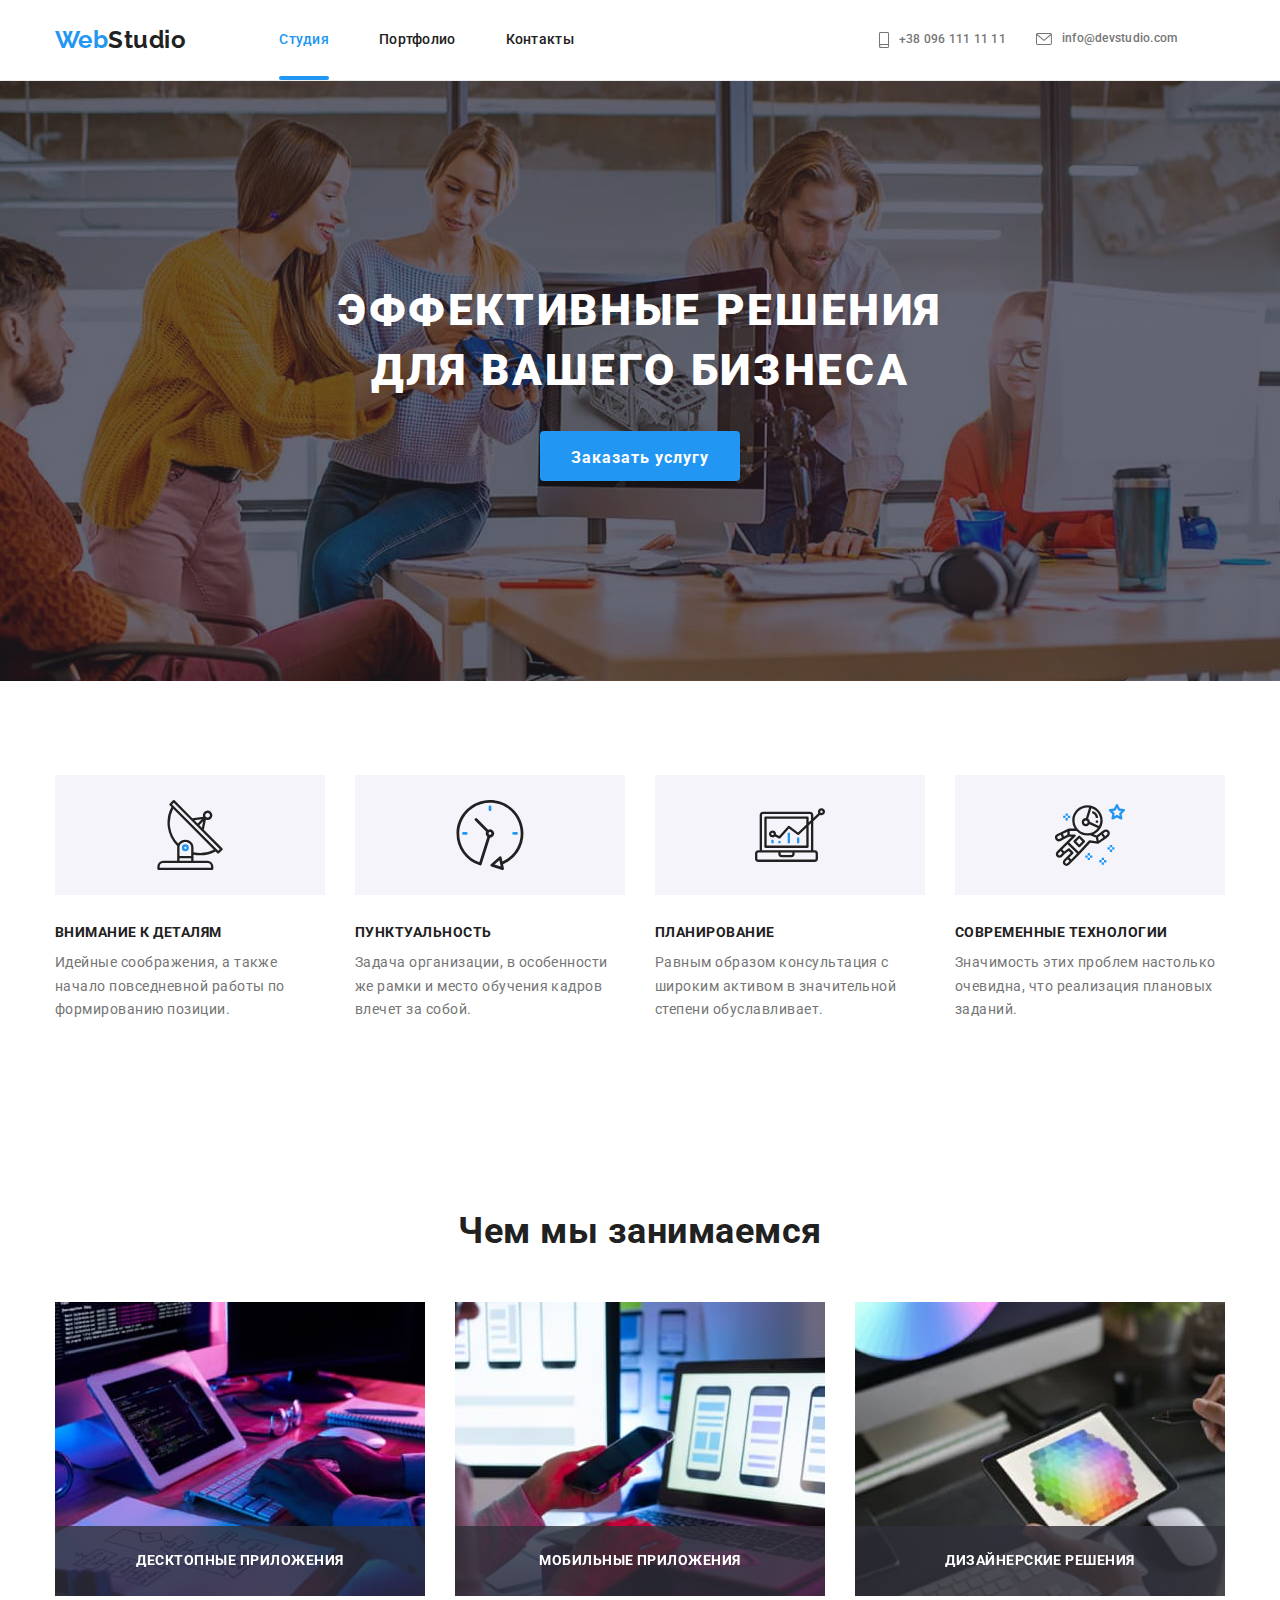
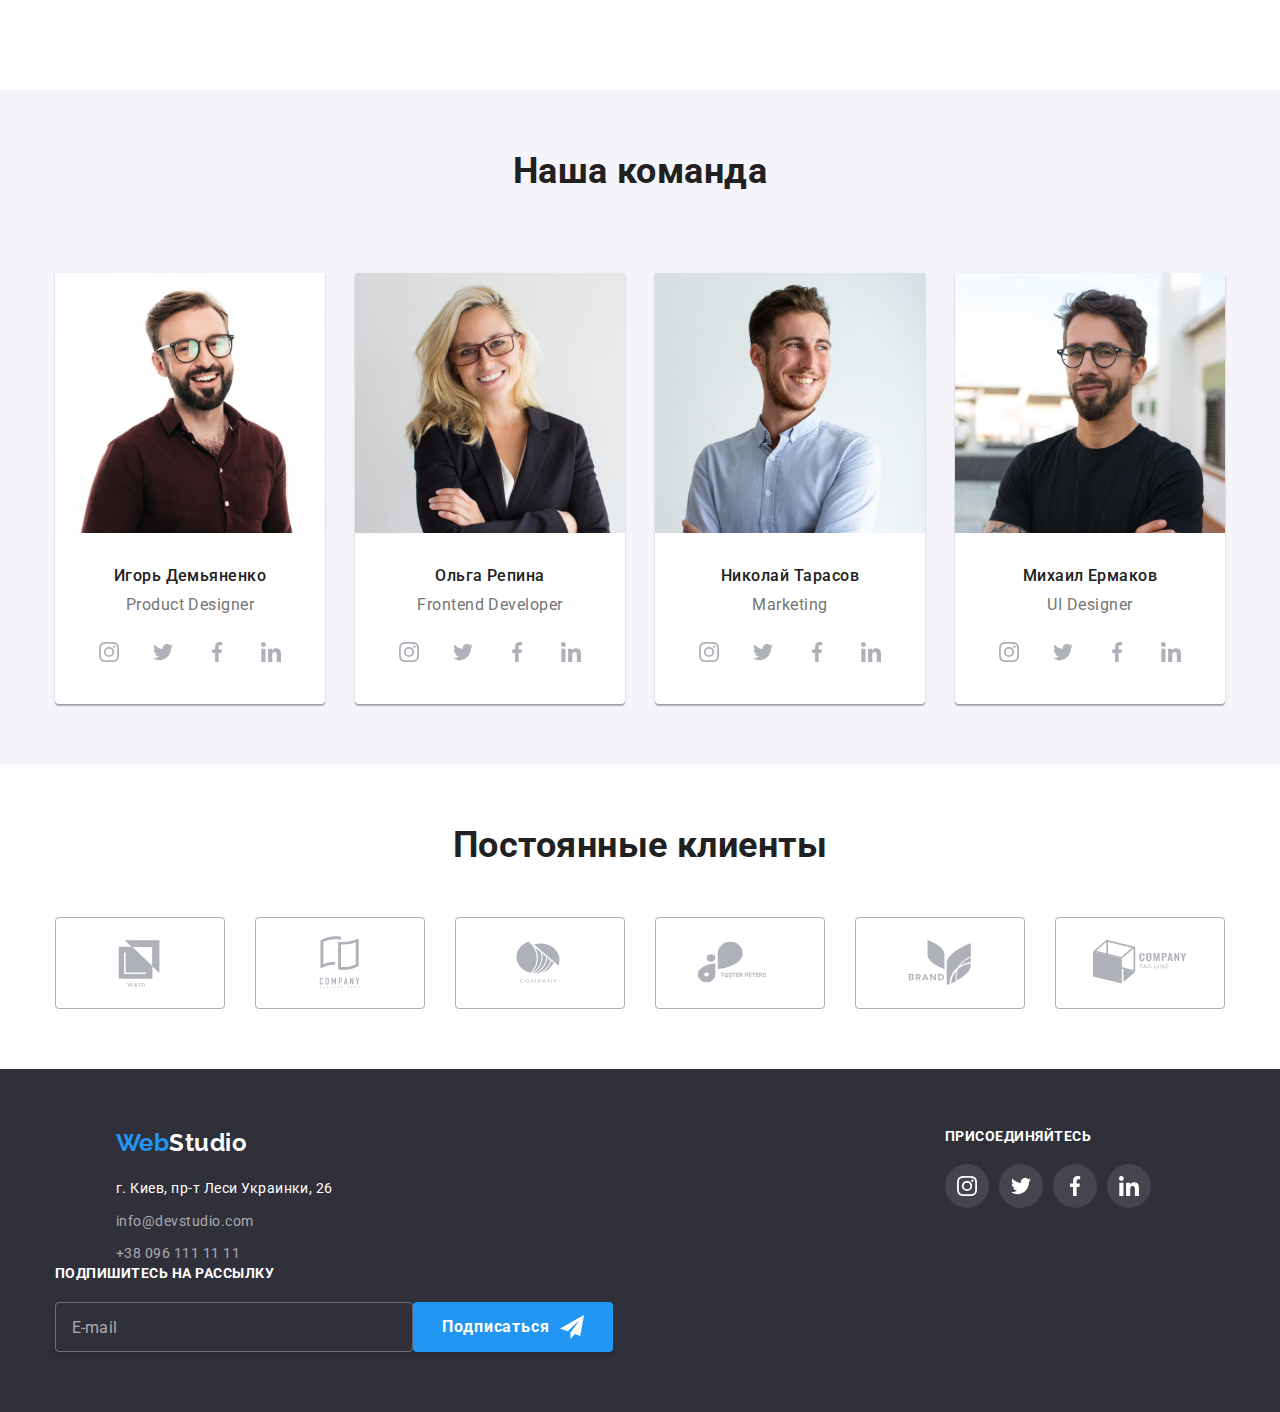
==== index.html @ 93349a6e "+" ====
<!DOCTYPE html>
<html lang="ru">

<head>
    <meta charset="UTF-8">
    <meta http-equiv="X-UA-Compatible" content="IE=edge">
    <meta name="viewport" content="width=device-width, initial-scale=1.0">
    <title>HomeWork №8</title>
    <link href="https://fonts.googleapis.com/css2?family=Raleway:wght@700&family=Roboto:wght@400;500;700;900&display=swap" rel="stylesheet">
    <link rel="stylesheet" href="./css/main.min.css"/>
</head>

<body>
    <!-- Шапка-->
    <header class="header-page">
        <div class="header-page__container">
            <nav class="header-page__nav">
                <a href="./index.html" class="logo"><span class="logo__style">Web</span>Studio</a>
                <button type="button" class="header-page__button"
                aria-expanded="false"
                aria-controls="header-page__menu"
                data-menu-button>
                    <svg class="header-page__icon" 
                    width="40" height="40"
                    aria-label="перекючатель мобильного меню">
                        <use class="header-page__icon--cross" href="./images/icon.svg#icon-menu-close"></use>
                        <use class="header-page__icon--menu" href="./images/icon.svg#icon-menu-open"></use>   
                    </svg>
                </button>
                <div class="header-page__menu" id="header-page__menu" data-menu>
                    <div class="header-page__meta">
                    <ul class="site-nav">
                        <li class="site-nav__item">
                            <a href="./index.html" class="site-nav__link site-nav__link--current">Студия</a>
                        </li>
                        <li class="site-nav__item">
                            <a href="./portfolio.html" class="site-nav__link">Портфолио</a>
                        </li>
                        <li class="site-nav__item">
                            <a href="./contacts.html" class="site-nav__link">Контакты</a>
                        </li>
                    </ul>
                    <ul class="contact">
                        <li class="contact__item">
                            <a href="tel:+380961111111" class="contact__link contact__link--mobile">
                                <svg class="contact__icon" width="10" height="16">
                                    <use href="./images/icon.svg#icon-mobile"></use>
                                </svg>
                                +38 096 111 11 11</a>
                        </li>
                        <li class="contact__item">
                            <a href="mailto:info@devstudio.com" class="contact__link">
                                <svg class="contact__icon" width="16" height="12">
                                    <use href="./images/icon.svg#icon-mail"></use>
                                </svg>
                                info@devstudio.com</a>
                        </li>
                    </ul>
                    <ul class="social-network">
                        <li class="social-network__item">
                            <a class="social-network__link" href="">Instagram</a>
                        </li>
                        <li class="social-network__item">
                            <a class="social-network__link" href="">Twitter</a>
                        </li>
                        <li class="social-network__item">
                            <a class="social-network__link" href="">Facebook</a>
                        </li>
                        <li class="social-network__item">
                            <a class="social-network__link" href="">Linkedin</a>
                        </li>
                    </ul>
                    </div>
                </div>
            </nav>
            
        </div>
    </header>
    <main>
        <!-- Hero / Эффективные решения -->
            <section class="hero section">
                <h1 class="hero__title">Эффективные решения для вашего бизнеса</h1>
                <button type="button" class="hero__button" data-modal-open>Заказать услугу</button>
            </section>
        <!-- Modal / Модальное окно -->
            <div class="backdrop is-hidden" data-modal>
                <div class="modal">
                    <button class="modal__button" data-modal-close>
                        <svg class="modal__icon" width="18" height="18">
                            <use href="./images/icon.svg#icon-close"></use>
                        </svg>
                    </button>
                    <h2 class="modal__title">Оставьте свои данные, мы вам перезвоним</h2>
                    <form class="form">
                            <div class="field">
                                <label class="field__label" for="name">Имя</label>
                                <input class="field__input" type="text" name="name" id="name"/>
                                    <svg class="field__icon" width="18" height="18">
                                        <use href="./images/icon.svg#icon-modal-person"></use>
                                    </svg>
                            </div>
                            <div class="field">
                                <label class="field__label" for="tel">Телефон</label>
                                <input class="field__input" type="tel" name="tel" id="tel"/>
                                    <svg class="field__icon" width="18" height="18">
                                        <use href="./images/icon.svg#icon-modal-phone"></use>
                                    </svg>
                            </div>
                            <div class="field">
                                <label class="field__label" for="mail">Почта</label>
                                <input class="field__input" type="email" name="mail" id="mail"/>
                                    <svg class="field__icon" width="18" height="18">
                                        <use href="./images/icon.svg#icon-modal-email"></use>
                                    </svg>
                            </div>
                            <div class="field">
                                <label class="field__label" for="comment">Комментарий</label>
                                <textarea class="field__textarea" placeholder="Введите текст" id="comment"></textarea>
                            </div>
                        <div class="field__policy">
                            <input type="checkbox" name="policy" id="policy">
                            <label class="field__label--policy" for="policy">
                                Соглашаюсь с рассылкой и принимаю 
                                <a href="" class="field__link">Условия договора</a></label>
                        </div>
                        <button class="field__button" type="submit">Отправить</button>
                    </form>
                </div>
            </div>
        <!-- Work / Наши преймущества (с условным заголовком) -->
        <section class="work">
        <div class="work__container">
            <h2 class="work__hidden">Наши преймущества</h2>
            <ul class="work__list">
                <li class="work__item">
                    <div class="work__image">
                        <svg class="work__icon" width="70" height="70">
                            <use href="./images/icon.svg#icon-antenna"></use>
                        </svg>
                    </div>
                    <h3 class="work__title">Внимание к деталям</h3>
                    <p class="work__description">Идейные соображения, а также начало повседневной работы по формированию позиции.
                    </p>
                </li>
                <li class="work__item">
                    <div class="work__image">
                        <svg class="work__icon" width="70" height="70">
                            <use href="./images/icon.svg#icon-clock"></use>
                        </svg>
                    </div>
                    <h3 class="work__title">Пунктуальность</h3>
                    <p class="work__description">Задача организации, в особенности же рамки и место обучения кадров влечет за
                        собой.</p>
                </li>
                <li class="work__item">
                    <div class="work__image">
                        <svg class="work__icon" width="70" height="70">
                            <use href="./images/icon.svg#icon-diagram"></use>
                        </svg>
                    </div>
                    <h3 class="work__title">Планирование</h3>
                    <p class="work__description">Равным образом консультация с широким активом в значительной степени
                        обуславливает.</p>
                </li>
                <li class="work__item">
                    <div class="work__image">
                        <svg class="work__icon" width="70" height="70">
                            <use href="./images/icon.svg#icon-astronaut"></use>
                        </svg>
                    </div>
                    <h3 class="work__title">Современные технологии</h3>
                    <p class="work__description">Значимость этих проблем настолько очевидна, что реализация плановых заданий.</p>
                </li>
            </ul>
        </div>
        </section>
        <!-- About / Чем мы занимаемся -->
        <section class="about">
        <div class="about__container">
            <h2 class="about__title">Чем мы занимаемся</h2>
                <ul class="about__list">
                    <li class="about__item">
                        <img src="./images/box1.jpg" class="about__image" alt="image programer is working" width="370" />
                        <h3 class="about__subject">Десктопные приложения</h3>
                    </li>
                    <li class="about__item">
                        <img src="./images/box2.jpg" class="about__image" alt="designers are developing application for smartphones-" width="370"/>
                        <h3 class="about__subject">Мобильные приложения</h3>
                    </li>
                    <li class="about__item">
                        <img src="./images/box3.jpg" class="about__image" alt="creative artist web-design is working-" width="370"/>
                        <h3 class="about__subject">Дизайнерские решения</h3>
                    </li>
                </ul>
        </div>
        </section>
        <!-- Team / Наша команда -->
        <section class="team">
        <div class="team__container">
            <h2 class="team__title">Наша команда</h2>
            <ul class="team__list">
                <li class="team__item" >
                    <img src="./images/pdesigner.jpg" alt="Игорь Демьяненко" class="team__image" width="270"/>
                    <div class="team__thumbs">
                        <h3 class="team__name">Игорь Демьяненко</h3>
                        <p class="team__speciality">Product Designer</p>
                        <ul class="social-link">
                            <li class="social-link__item">
                                <a href="" class="social-link__button">
                                    <svg class="social-link__icon" width="20" height="20">
                                        <use href="./images/icon.svg#icon-instagram"></use>
                                    </svg>
                                </a>
                            </li>
                            <li class="social-link__item">
                                <a href="" class="social-link__button">
                                    <svg class="social-link__icon" width="20" height="20">
                                        <use href="./images/icon.svg#icon-twitter"></use>
                                    </svg>
                                </a>
                            </li>
                            <li class="social-link__item">
                                <a href="" class="social-link__button">
                                    <svg class="social-link__icon" width="20" height="20">
                                        <use href="./images/icon.svg#icon-facebook"></use>
                                    </svg>
                                </a>
                            </li>
                            <li class="social-link__item">
                                <a href="" class="social-link__button">
                                    <svg class="social-link__icon" width="20" height="20">
                                        <use href="./images/icon.svg#icon-linkedin"></use>
                                    </svg>
                                </a>
                            </li>
                        </ul>
                    </div>
                </li>
                <li class="team__item">
                    <img src="./images/developer.jpg" alt="Ольга Репина" class="team__image" width="270" />
                    <div class="team__thumbs">
                        <h3 class="team__name">Ольга Репина</h3>
                        <p class="team__speciality">Frontend Developer</p>
                        <ul class="social-link">
                            <li class="social-link__item">
                                <a href="" class="social-link__button">
                                    <svg class="social-link__icon" width="20" height="20">
                                        <use href="./images/icon.svg#icon-instagram"></use>
                                    </svg>
                                </a>
                            </li>
                            <li class="social-link__item">
                                <a href="" class="social-link__button">
                                    <svg class="social-link__icon" width="20" height="20">
                                        <use href="./images/icon.svg#icon-twitter"></use>
                                    </svg>
                                </a>
                            </li>
                            <li class="social-link__item">
                                <a href="" class="social-link__button">
                                    <svg class="social-link__icon" width="20" height="20">
                                        <use href="./images/icon.svg#icon-facebook"></use>
                                    </svg>
                                </a>
                            </li>
                            <li class="social-link__item">
                                <a href="" class="social-link__button">
                                    <svg class="social-link__icon" width="20" height="20">
                                        <use href="./images/icon.svg#icon-linkedin"></use>
                                    </svg>
                                </a>
                            </li>
                        </ul>
                    </div>
                </li>
                <li class="team__item">
                    <img src="./images/marketing.jpg" alt="Николай Тарасов" class="team__image" width="270" />
                    <div class="team__thumbs">
                        <h3 class="team__name">Николай Тарасов</h3>
                        <p class="team__speciality">Marketing</p>
                        <ul class="social-link">
                            <li class="social-link__item">
                                <a href="" class="social-link__button">
                                    <svg class="social-link__icon" width="20" height="20">
                                        <use href="./images/icon.svg#icon-instagram"></use>
                                    </svg>
                                </a>
                            </li>
                            <li class="social-link__item">
                                <a href="" class="social-link__button">
                                    <svg class="social-link__icon" width="20" height="20">
                                        <use href="./images/icon.svg#icon-twitter"></use>
                                    </svg>
                                </a>
                            </li>
                            <li class="social-link__item">
                                <a href="" class="social-link__button">
                                    <svg class="social-link__icon" width="20" height="20">
                                        <use href="./images/icon.svg#icon-facebook"></use>
                                    </svg>
                                </a>
                            </li>
                            <li class="social-link__item">
                                <a href="" class="social-link__button">
                                    <svg class="social-link__icon" width="20" height="20">
                                        <use href="./images/icon.svg#icon-linkedin"></use>
                                    </svg>
                                </a>
                            </li>
                        </ul>
                    </div>
                </li>
                <li class="team__item">
                    <img src="./images/uideveloper.jpg" alt="Михаил Ермаков" class="team__image" width="270" />
                    <div class="team__thumbs">
                        <h3 class="team__name">Михаил Ермаков</h3>
                        <p class="team__speciality">UI Designer</p>
                        <ul class="social-link">
                            <li class="social-link__item">
                                <a href="" class="social-link__button">
                                    <svg class="social-link__icon" width="20" height="20">
                                        <use href="./images/icon.svg#icon-instagram"></use>
                                    </svg>
                                </a>
                            </li>
                            <li class="social-link__item">
                                <a href="" class="social-link__button">
                                    <svg class="social-link__icon" width="20" height="20">
                                        <use href="./images/icon.svg#icon-twitter"></use>
                                    </svg>
                                </a>
                            </li>
                            <li class="social-link__item">
                                <a href="" class="social-link__button">
                                    <svg class="social-link__icon" width="20" height="20">
                                        <use href="./images/icon.svg#icon-facebook"></use>
                                    </svg>
                                </a>
                            </li>
                            <li class="social-link__item">
                                <a href="" class="social-link__button">
                                    <svg class="social-link__icon" width="20" height="20">
                                        <use href="./images/icon.svg#icon-linkedin"></use>
                                    </svg>
                                </a>
                            </li>
                        </ul>
                    </div>
                </li>
            </ul>
        </div>
    </section>
        <!-- Clients / Постоянные клиенты -->
        <section class="clients">
            <div class="clients__container">
                <h2 class="clients__title">Постоянные клиенты</h2>
                <ul class="clients__list">
                    <li class="clients__item">
                        <a class="clients__button">
                            <svg class="clients__icon" width="170" height="92">
                                <use href="./images/icon.svg#icon-logo1"></use>
                            </svg>
                        </a>
                    </li>
                    <li class="clients__item">
                        <a class="clients__button">
                            <svg class="clients__icon" width="170" height="92">
                                <use href="./images/icon.svg#icon-logo2"></use>
                            </svg>
                        </a>
                    </li>
                    <li class="clients__item">
                        <a class="clients__button">
                            <svg class="clients__icon" width="170" height="92">
                                <use href="./images/icon.svg#icon-logo3"></use>
                            </svg>
                        </a>
                    </li>
                    <li class="clients__item">
                        <a class="clients__button">
                            <svg class="clients__icon" width="170" height="92">
                                <use href="./images/icon.svg#icon-logo4"></use>
                            </svg>
                        </a>
                    </li>
                    <li class="clients__item">
                        <a class="clients__button">
                            <svg class="clients__icon" width="170" height="92">
                                <use href="./images/icon.svg#icon-logo5"></use>
                            </svg>
                        </a>
                    </li>
                    <li class="clients__item">
                        <a class="clients__button">
                            <svg class="clients__icon" width="170" height="92">
                                <use href="./images/icon.svg#icon-logo6"></use>
                            </svg>
                        </a>
                    </li>
                </ul>
            </div>
        </section>
    </main>
<!--подвал-->
        <footer class="page-footer">
            <div class="page-footer__container">
                <div class="page-footer__tablet">
                    <div class="page-footer__meta">
                    <a href="./index.html" class="logo page-footer__logo"><span class="logo__style">Web</span>Studio</a>
                    <address class="address">
                        <ul class="address__list">
                            <li class="address__item"><a href="" class="address__location">г. Киев, пр-т Леси Украинки, 26</a></li>
                            <li class="address__item"><a href="mailto:info@devstudio.com" class="address__contacts">info@devstudio.com</a></li>
                            <li class="address__item"><a href="tel:+380961111111" class="address__contacts">+38 096 111 11 11</a></li>
                        </ul>
                    </address>
                    </div>
                    <div class="page-footer__network">
                        <h3 class="page-footer__title">Присоединяйтесь</h3>
                        <ul class="social-link">
                            <li class="social-link__item">
                                <a href="" class="social-link__button social-link__button--footer">
                                    <svg class="social-link__icon" width="20" height="20">
                                        <use href="./images/icon.svg#icon-instagram"></use>
                                    </svg>
                                </a>
                            </li>
                            <li class="social-link__item">
                                <a href="" class="social-link__button social-link__button--footer">
                                    <svg class="social-link__icon" width="20" height="20">
                                        <use href="./images/icon.svg#icon-twitter"></use>
                                    </svg>
                                </a>
                            </li>
                            <li class="social-link__item">
                                <a href="" class="social-link__button social-link__button--footer">
                                    <svg class="social-link__icon" width="20" height="20">
                                        <use href="./images/icon.svg#icon-facebook"></use>
                                    </svg>
                                </a>
                            </li>
                            <li class="social-link__item">
                                <a href="" class="social-link__button social-link__button--footer">
                                    <svg class="social-link__icon" width="20" height="20">
                                        <use href="./images/icon.svg#icon-linkedin"></use>
                                    </svg>
                                </a>
                            </li>
                        </ul>
                    </div>
                </div>
                <div class="page-footer__mailing">
                    <h3 class="page-footer__title">Подпишитесь на рассылку</h3>
                    <form class="page-footer__form">
                        <div class="page-footer__fieldset">
                            <div>
                                <label class="page-footer__label" for="email"></label>
                                <input class="page-footer__input" placeholder="E-mail" type="email" name="mail" id="email" />
                            </div>
                            <button class="page-footer__button" type="submit">Подписаться
                                <svg class="page-footer__icon" width="24" height="24">
                                    <use href="./images/icon.svg#icon-send"></use>
                                </svg>
                            </button>
                        </div>
                    </form>
                </div>
            </div>
        </footer>
    <script src="./js/modal.js"></script>
    <script src="./js/mobile-menu.js"></script>
    </body>
</html>
---- css/main.min.css ----
/*! modern-normalize v1.1.0 | MIT License | https://github.com/sindresorhus/modern-normalize */*,::before,::after{-webkit-box-sizing:border-box;box-sizing:border-box}html{line-height:1.15;-webkit-text-size-adjust:100%;-moz-tab-size:4;-o-tab-size:4;tab-size:4}body{margin:0;font-family:system-ui,-apple-system,"Segoe UI",Roboto,Helvetica,Arial,sans-serif,"Apple Color Emoji","Segoe UI Emoji"}hr{height:0;color:inherit}abbr[title]{-webkit-text-decoration:underline dotted;text-decoration:underline dotted}b,strong{font-weight:bolder}code,kbd,samp,pre{font-family:ui-monospace, SFMono-Regular, Consolas, 'Liberation Mono', Menlo, monospace;font-size:1em}small{font-size:80%}sub,sup{font-size:75%;line-height:0;position:relative;vertical-align:baseline}sub{bottom:-0.25em}sup{top:-0.5em}table{text-indent:0;border-color:inherit}button,input,optgroup,select,textarea{font-family:inherit;font-size:100%;line-height:1.15;margin:0}button,select{text-transform:none}button,[type='button'],[type='reset'],[type='submit']{-webkit-appearance:button}::-moz-focus-inner{border-style:none;padding:0}:-moz-focusring{outline:1px dotted ButtonText}:-moz-ui-invalid{box-shadow:none}legend{padding:0}progress{vertical-align:baseline}::-webkit-inner-spin-button,::-webkit-outer-spin-button{height:auto}[type='search']{-webkit-appearance:textfield;outline-offset:-2px}::-webkit-search-decoration{-webkit-appearance:none}::-webkit-file-upload-button{-webkit-appearance:button;font:inherit}summary{display:list-item}body{background-color:#ffffff;color:#212121;font-family:Roboto, sans-serif;letter-spacing:0.03em}.site-nav,.contact,.social-network,.work__list,.about__list,.team__list,.clients__list,.address__list,.social-link{list-style:none;padding:0;margin:0}.header-page__container,.work__container,.about__container,.team__container,.clients__container,.page-footer__container{margin:0 auto;padding-left:15px;padding-right:15px}.work,.team,.clients,.page-footer{padding-top:60px;padding-bottom:60px}.team__title,.clients__title{margin-top:0;margin-bottom:30px;text-align:center;color:#212121;font-weight:700;font-size:24px;line-height:1.14}.hero__button,.field__button,.page-footer__button{color:#ffffff;background-color:#2196F3;font-weight:700;font-size:16px;line-height:1.88;letter-spacing:0.06em;text-decoration:none;-webkit-box-shadow:0px 4px 4px rgba(0,0,0,0.15);box-shadow:0px 4px 4px rgba(0,0,0,0.15);border-radius:4px;border-color:transparent;padding:10px;height:50px;min-width:200px;cursor:pointer}.work__hidden{position:absolute;width:1px;height:1px;margin:-1px;border:0;padding:0;white-space:nowrap;-webkit-clip-path:inset(100%);clip-path:inset(100%);clip:rect(0 0 0 0);overflow:hidden}.header-page{position:relative;border-bottom:1px solid #ECECEC}@media screen and (min-width: 480px){.header-page__container{width:480px}}@media screen and (min-width: 768px){.header-page__container{width:768px}}@media screen and (min-width: 1200px){.header-page__container{width:1200px}}.header-page__nav{display:-webkit-box;display:-ms-flexbox;display:flex;-webkit-box-align:center;-ms-flex-align:center;align-items:center;min-height:60px}@media screen and (max-width: 767px){.header-page__nav{-webkit-box-pack:justify;-ms-flex-pack:justify;justify-content:space-between}}@media screen and (max-width: 767px){.header-page__meta{margin-left:40px;margin-bottom:48px}}@media screen and (min-width: 768px){.header-page__meta{display:-webkit-box;display:-ms-flexbox;display:flex;-webkit-box-align:center;-ms-flex-align:center;align-items:center}}.logo{margin:0;color:#212121;font-family:Raleway, sans-serif;font-size:24px;font-weight:700;line-height:1.17;text-decoration:none}.logo__style{color:#2196F3}.header-page__button{display:-webkit-box;display:-ms-flexbox;display:flex;-webkit-box-align:center;-ms-flex-align:center;align-items:center;-webkit-box-pack:center;-ms-flex-pack:center;justify-content:center;background-color:transparent;border:none;padding:0;margin:0}.header-page__button:hover,.header-page__button:focus{color:#2196F3}@media screen and (min-width: 768px){.header-page__button{display:none}}.header-page__icon{fill:currentColor;width:40px;height:40px}.header-page__button .header-page__icon--cross{display:none}.header-page__button.is-open .header-page__icon--cross{display:block}.header-page__button.is-open .header-page__icon--menu{display:none}@media screen and (max-width: 767px){.header-page__menu{display:none;position:absolute;top:100%;left:0;width:100%;background:#FFFFFF;-webkit-box-shadow:0px 4px 8px rgba(0,0,0,0.04),0px 2px 4px rgba(0,0,0,0.08),0px 1px 3px rgba(0,0,0,0.16);box-shadow:0px 4px 8px rgba(0,0,0,0.04),0px 2px 4px rgba(0,0,0,0.08),0px 1px 3px rgba(0,0,0,0.16)}.header-page__menu.is-open{display:block}}@media screen and (min-width: 768px){.header-page__menu{margin-left:88px}}@media screen and (min-width: 1200px){.header-page__menu{margin-left:93px}}@media screen and (max-width: 767px){.site-nav{margin-bottom:306px}}@media screen and (min-width: 768px){.site-nav{display:-webkit-box;display:-ms-flexbox;display:flex;margin-right:84px}}@media screen and (min-width: 1200px){.site-nav{margin-right:305px}}@media screen and (max-width: 767px){.site-nav__item:not(:last-child){margin-bottom:32px}}@media screen and (min-width: 768px){.site-nav__item:not(:last-child){margin-right:50px}}.site-nav__link{color:#212121;font-size:40px;font-weight:500;line-height:1.18;letter-spacing:0.02em;text-decoration:none;-webkit-transition:color 250ms cubic-bezier(0.4, 0, 0.2, 1);transition:color 250ms cubic-bezier(0.4, 0, 0.2, 1)}.site-nav__link:hover,.site-nav__link:focus{color:#2196F3}@media screen and (min-width: 768px){.site-nav__link{font-size:14px;line-height:1.14;padding-top:32px;padding-bottom:32px;display:block}}.site-nav__link--current{color:#2196F3}@media screen and (min-width: 768px){.site-nav__link--current{position:relative}.site-nav__link--current::after{position:absolute;content:"";bottom:0;left:0;border-radius:4px;height:4px;width:100%;background-color:#2196F3}}@media screen and (max-width: 767px){.contact{margin-bottom:64px}}@media screen and (min-width: 768px){.contact{display:-webkit-box;display:-ms-flexbox;display:flex;-webkit-box-orient:vertical;-webkit-box-direction:reverse;-ms-flex-direction:column-reverse;flex-direction:column-reverse}}@media screen and (min-width: 1200px){.contact{-webkit-box-orient:horizontal;-webkit-box-direction:normal;-ms-flex-direction:row;flex-direction:row}}@media screen and (max-width: 767px){.contact__item:not(:last-child){margin-bottom:30px}}@media screen and (min-width: 768px) and (max-width: 1199px){.contact__item:not(:first-child){margin-bottom:10px}}@media screen and (min-width: 1200px){.contact__item:not(:last-child){margin-right:30px}}.contact__link{font-size:24px;line-height:1.17;font-weight:500;letter-spacing:0.02em;text-decoration:none;color:#757575}@media screen and (max-width: 767px){.contact__link--mobile{font-size:34px;color:#2196F3}}@media screen and (min-width: 768px){.contact__link{display:-webkit-box;display:-ms-flexbox;display:flex;-webkit-box-align:center;-ms-flex-align:center;align-items:center;-webkit-box-pack:center;-ms-flex-pack:center;justify-content:center;font-size:12px;line-height:1.14;-webkit-transition:color 250ms cubic-bezier(0.4, 0, 0.2, 1);transition:color 250ms cubic-bezier(0.4, 0, 0.2, 1)}.contact__link:hover,.contact__link:focus{color:#2196F3}}.contact__icon{margin-right:8px;fill:currentColor}@media screen and (max-width: 767px){.contact__icon{display:none}}@media screen and (min-width: 1200px){.contact__icon{margin-right:10px}}.social-network{display:-webkit-box;display:-ms-flexbox;display:flex;-ms-flex-wrap:wrap;flex-wrap:wrap}@media screen and (min-width: 768px){.social-network{display:none}}.social-network__item{padding:0 10px;border-right:1px solid rgba(33,33,33,0.2)}.social-network__item:last-child{padding-right:0;border-right:none}.social-network__item:first-child{padding-left:0}.social-network__link{color:#2196F3;font-weight:500;font-size:18px;line-height:1.22;letter-spacing:0.02em;text-decoration:none}.hero{background-repeat:no-repeat;background-position:center;background-size:cover;background-color:#C4C4C4;text-align:center;padding:118px 0;margin-left:auto;margin-right:auto;background-image:-webkit-gradient(linear, left top, right top, from(rgba(47,48,58,0.4)), to(rgba(47,48,58,0.4))),url(../images/main-img.jpg);background-image:linear-gradient(to right, rgba(47,48,58,0.4), rgba(47,48,58,0.4)),url(../images/main-img.jpg)}@media screen and (min-width: 480px) and (max-width: 767px){.hero{width:480px}}@media screen and (min-width: 768px) and (max-width: 1199px){.hero{width:768px}}@media screen and (min-width: 1200px){.hero{padding:200px 0;max-width:1600px}}.hero__title{margin-top:0;margin-bottom:0;color:#ffffff;font-weight:900;font-size:26px;line-height:1.61;letter-spacing:0.06em;text-transform:uppercase;max-width:360px;margin-left:auto;margin-right:auto}@media screen and (min-width: 1200px){.hero__title{font-size:44px;line-height:1.36;max-width:700px}}.hero__button{margin-top:30px}.backdrop{position:fixed;top:0;left:0;width:100%;height:100%;background-color:rgba(0,0,0,0.2);-webkit-transition:opacity 250ms cubic-bezier(0.4, 0, 0.2, 1);transition:opacity 250ms cubic-bezier(0.4, 0, 0.2, 1)}.is-hidden{opacity:0;pointer-events:none}.backdrop.is-hidden .modal{-webkit-transform:translate(-50%, -80%) scale(0.39);transform:translate(-50%, -80%) scale(0.39)}.modal{position:absolute;top:50%;left:50%;opacity:1;width:450px;height:609px;background-color:#ffffff;-webkit-box-shadow:0px 1px 3px rgba(0,0,0,0.12),0px 1px 1px rgba(0,0,0,0.14),0px 2px 1px rgba(0,0,0,0.2);box-shadow:0px 1px 3px rgba(0,0,0,0.12),0px 1px 1px rgba(0,0,0,0.14),0px 2px 1px rgba(0,0,0,0.2);border-radius:4px;-webkit-transform:translate(-50%, -50%) scale(1);transform:translate(-50%, -50%) scale(1);-webkit-transition:opacity 250ms cubic-bezier(0.4, 0, 0.2, 1),-webkit-transform 1000ms cubic-bezier(0.4, 0, 0.2, 1);transition:opacity 250ms cubic-bezier(0.4, 0, 0.2, 1),-webkit-transform 1000ms cubic-bezier(0.4, 0, 0.2, 1);transition:transform 1000ms cubic-bezier(0.4, 0, 0.2, 1),opacity 250ms cubic-bezier(0.4, 0, 0.2, 1);transition:transform 1000ms cubic-bezier(0.4, 0, 0.2, 1),opacity 250ms cubic-bezier(0.4, 0, 0.2, 1),-webkit-transform 1000ms cubic-bezier(0.4, 0, 0.2, 1)}@media screen and (min-width: 1200px){.modal{width:528px;height:581px}}.modal__icon{fill:currentColor;width:18px;height:18px;-webkit-box-pack:center;-ms-flex-pack:center;justify-content:center}.modal__title{font-weight:700;font-size:20px;line-height:1.5;margin:40px 40px 0 40px;text-align:center;color:#212121}@media screen and (min-width: 1200px){.modal__title{line-height:1.15}}.modal__button{position:absolute;display:-webkit-box;display:-ms-flexbox;display:flex;-webkit-box-align:center;-ms-flex-align:center;align-items:center;-webkit-box-pack:center;-ms-flex-pack:center;justify-content:center;padding:0;right:8px;top:8px;border-radius:50%;border:1px solid rgba(0,0,0,0.1);color:#000000;background:#ffffff;width:30px;height:30px;cursor:pointer}.modal__button:hover,.modal__button:focus{color:#2196F3}.form{margin:12px auto 40px auto;width:370px}@media screen and (min-width: 1200px){.form{width:448px}}.field{position:relative;display:-webkit-box;display:-ms-flexbox;display:flex;-webkit-box-orient:vertical;-webkit-box-direction:normal;-ms-flex-direction:column;flex-direction:column;margin-bottom:10px}.field:nth-child(4){margin-bottom:20px}.field__policy{display:-webkit-box;display:-ms-flexbox;display:flex;-webkit-box-align:center;-ms-flex-align:center;align-items:center;-webkit-box-pack:justify;-ms-flex-pack:justify;justify-content:space-between;margin-bottom:30px}@media screen and (min-width1200){.field__policy{-webkit-box-pack:center;-ms-flex-pack:center;justify-content:center}}.field__link{color:#2196F3}.field__label{font-weight:400;font-size:12px;line-height:1.17;letter-spacing:0.01em;color:#757575;margin-bottom:4px}.field__label--policy{font-weight:400;font-size:12px;line-height:1.17;color:#757575}@media screen and (min-width1200){.field__label--policy{font-size:14px;line-height:1.71;margin-left:8px}}.field__input{padding:11px 12px 11px 42px;border:1px solid rgba(33,33,33,0.2);border-radius:4px}.field__input:focus{border:1px solid #2196F3;cursor:pointer}.field__input:hover{cursor:pointer}.field__icon{position:absolute;left:12px;bottom:11px;width:18px;height:18px;-webkit-transition:background-color 250ms cubic-bezier(0.4, 0, 0.2, 1);transition:background-color 250ms cubic-bezier(0.4, 0, 0.2, 1);fill:currentColor;cursor:pointer}.field__input:focus+.field__icon{color:#2196F3}input[type="checkbox"]{width:16px;height:15px}.field__textarea{border:1px solid rgba(33,33,33,0.2);border-radius:4px;padding:11px 12px;height:120px;width:100%;resize:none}.field__textarea:focus{border:1px solid #2196F3}.field__textarea::-webkit-input-placeholder{font-weight:400;font-size:12px;line-height:1.17;letter-spacing:0.01em;color:rgba(117,117,117,0.5)}.field__textarea:-ms-input-placeholder{font-weight:400;font-size:12px;line-height:1.17;letter-spacing:0.01em;color:rgba(117,117,117,0.5)}.field__textarea::-ms-input-placeholder{font-weight:400;font-size:12px;line-height:1.17;letter-spacing:0.01em;color:rgba(117,117,117,0.5)}.field__textarea::placeholder{font-weight:400;font-size:12px;line-height:1.17;letter-spacing:0.01em;color:rgba(117,117,117,0.5)}.field__button{display:block;margin-left:auto;margin-right:auto;-webkit-transition:background-color 250ms cubic-bezier(0.4, 0, 0.2, 1);transition:background-color 250ms cubic-bezier(0.4, 0, 0.2, 1)}.field__button:hover,.field__button:focus{background-color:#188CE8}@media screen and (min-width: 1200px){.work{padding-top:94px;padding-bottom:94px}}@media screen and (min-width: 480px){.work__container{width:480px}}@media screen and (min-width: 768px){.work__container{width:768px}}@media screen and (min-width: 1200px){.work__container{width:1200px}}@media screen and (min-width: 768px){.work__list{display:-webkit-box;display:-ms-flexbox;display:flex;-ms-flex-wrap:wrap;flex-wrap:wrap}}.work__image{display:-webkit-box;display:-ms-flexbox;display:flex;-webkit-box-align:center;-ms-flex-align:center;align-items:center;-webkit-box-pack:center;-ms-flex-pack:center;justify-content:center;background-color:#F5F4FA;height:120px;border:none;margin-bottom:30px;padding:0}.work__icon{width:70px;height:70px}.work__title{font-weight:700;font-size:14px;line-height:1.14;text-transform:uppercase;margin-top:0;margin-bottom:10px}.work__description{margin-top:0;margin-bottom:0;font-size:14px;font-weight:400;line-height:1.71;text-align:left;color:#757575}.work__item{margin-bottom:30px}@media screen and (max-width: 767px){.work__item:last-child{margin-bottom:0}}@media screen and (min-width: 768px) and (max-width: 1199px){.work__item{width:354px;margin-right:30px}.work__item:nth-child(2n){margin-right:0}.work__item:nth-last-child(-n+2){margin-bottom:0}}@media screen and (min-width: 1200px){.work__item{width:270px;margin-bottom:0;margin-right:30px}.work__item:last-child{margin-right:0}}.about{padding-top:94px;padding-bottom:94px}@media screen and (max-width: 1199px){.about{display:none}}@media screen and (min-width: 1200px){.about__container{width:1200px}}.about__title{margin-top:0;margin-bottom:50px;text-align:center;color:#212121;font-weight:700;font-size:36px;line-height:1.17}.about__list{display:-webkit-box;display:-ms-flexbox;display:flex}.about__subject{position:absolute;left:0;bottom:0;margin:0;padding:27px 0;width:100%;height:70px;background:rgba(47,48,58,0.8);font-weight:700;font-size:14px;line-height:1.14;text-align:center;text-transform:uppercase;color:#FFFFFF}.about__item{margin-right:30px;position:relative;width:370px;display:-webkit-box;display:-ms-flexbox;display:flex}.about__item:last-child{margin-right:0}.team{background-color:#F5F4FA}@media screen and (min-width: 480px){.team__container{width:480px}}@media screen and (min-width: 768px){.team__container{width:768px}}@media screen and (min-width: 1200px){.team__container{width:1200px}}@media screen and (min-width: 1200px){.team__title{font-size:36px;line-height:1.17;margin-bottom:50px}}@media screen and (min-width: 768px){.team__list{display:-webkit-box;display:-ms-flexbox;display:flex;-ms-flex-wrap:wrap;flex-wrap:wrap}}.team__thumbs{padding:30px 32px;display:-webkit-box;display:-ms-flexbox;display:flex;-webkit-box-orient:vertical;-webkit-box-direction:normal;-ms-flex-direction:column;flex-direction:column;-webkit-box-align:center;-ms-flex-align:center;align-items:center}@media screen and (min-width: 768px){.team__thumbs{padding:30px 32px}}.team__name{margin-top:0;margin-bottom:10px;font-size:16px;font-weight:500;line-height:1.17}.team__speciality{margin-top:0;margin-bottom:16px;font-size:16px;font-weight:400;line-height:1.17;color:#757575}.team__image{width:450px}@media screen and (min-width: 768px){.team__image{width:354px}}@media screen and (min-width: 1200px){.team__image{width:270px}}.team__item{width:450px;margin-top:30px;background-color:#ffffff;-webkit-box-shadow:0px 1px 3px rgba(0,0,0,0.12),0px 1px 1px rgba(0,0,0,0.14),0px 2px 1px rgba(0,0,0,0.2);box-shadow:0px 1px 3px rgba(0,0,0,0.12),0px 1px 1px rgba(0,0,0,0.14),0px 2px 1px rgba(0,0,0,0.2);border-radius:0px 0px 4px 4px}@media screen and (min-width: 768px) and (max-width: 1199px){.team__item{width:354px;margin-right:30px}.team__item:nth-child(2n){margin-right:0}}@media screen and (min-width: 1200px){.team__item{width:270px;margin-right:30px}.team__item:last-child{margin-right:0}}@media screen and (min-width: 480px){.clients__container{width:480px}}@media screen and (min-width: 768px){.clients__container{width:768px}}@media screen and (min-width: 1200px){.clients__container{width:1200px}}@media screen and (min-width: 1200px){.clients__title{font-size:36px;line-height:1.17;margin-bottom:50px}}.clients__list{display:-webkit-box;display:-ms-flexbox;display:flex;-ms-flex-wrap:wrap;flex-wrap:wrap}.clients__icon{fill:currentcolor;width:106px;height:60px}.clients__item{margin-right:30px;margin-bottom:30px}@media screen and (max-width: 767px){.clients__item:nth-child(2n){margin-right:0}.clients__item:nth-last-child(-n+2){margin-bottom:0}}@media screen and (min-width: 768px) and (max-width: 1199px){.clients__item:nth-child(3n){margin-right:0}.clients__item:nth-last-child(-n+3){margin-bottom:0}}@media screen and (min-width: 1200px){.clients__item{width:170px;margin-bottom:0}.clients__item:last-child{margin-right:0}}.clients__button{display:-webkit-box;display:-ms-flexbox;display:flex;-webkit-box-align:center;-ms-flex-align:center;align-items:center;-webkit-box-pack:center;-ms-flex-pack:center;justify-content:center;border:1px solid #AFB1B8;border-radius:4px;color:#AFB1B8;width:210px;height:92px;cursor:pointer;-webkit-transition:color 250ms cubic-bezier(0.4, 0, 0.2, 1),border 250ms cubic-bezier(0.4, 0, 0.2, 1);transition:color 250ms cubic-bezier(0.4, 0, 0.2, 1),border 250ms cubic-bezier(0.4, 0, 0.2, 1)}.clients__button:hover{color:#2196F3;border:1px solid #2196F3}@media screen and (min-width: 768px) and (max-width: 1199px){.clients__button{width:226px}}@media screen and (min-width: 1200px){.clients__button{width:170px}}.page-footer{background-color:#2F303A}@media screen and (min-width: 480px){.page-footer__container{width:480px}}@media screen and (min-width: 768px){.page-footer__container{width:768px}}@media screen and (min-width: 1200px){.page-footer__container{width:1200px}}@media screen and (max-width: 1199px){.page-footer__container{text-align:center}}@media screen and (min-width: 768px){.page-footer__tablet{display:-webkit-box;display:-ms-flexbox;display:flex;margin-left:61px;margin-right:74px;-webkit-box-pack:justify;-ms-flex-pack:justify;justify-content:space-between}}.page-footer__logo{color:#ffffff}.page-footer__title{margin-top:0;font-weight:700;font-size:14px;line-height:1.14;text-transform:uppercase;color:#ffffff;margin-bottom:20px}@media screen and (max-width: 767px){.page-footer__network{margin-top:60px;display:inline-block}}@media screen and (max-width: 1199px){.page-footer__mailing{margin-top:60px}}@media screen and (min-width: 1200px){.page-footer__fieldset{display:-webkit-box;display:-ms-flexbox;display:flex}}.page-footer__button{display:-webkit-box;display:-ms-flexbox;display:flex;-webkit-box-align:center;-ms-flex-align:center;align-items:center;-webkit-box-pack:center;-ms-flex-pack:center;justify-content:center}@media screen and (max-width: 1199px){.page-footer__button{margin:20px auto 0 auto}}.page-footer__icon{margin-left:10px;fill:currentColor}.address{margin-top:20px}.address__item{margin-bottom:8px}@media screen and (min-width: 1200px){.address__item{margin-bottom:9px}.address__item:last-child{margin-bottom:0}}.address__location{color:#FFFFFF;font-size:14px;font-weight:400;line-height:1.71;text-decoration:none;font-style:normal}.address__contacts{color:rgba(255,255,255,0.6);font-size:14px;font-weight:400;line-height:1.71;text-decoration:none;font-style:normal}.address__contacts:hover,.address__contacts:focus{color:#2196F3}.page-footer__input{width:450px;height:50px;border:1px solid rgba(255,255,255,0.3);-webkit-box-shadow:0px 4px 4px 0px rgba(0,0,0,0.15);box-shadow:0px 4px 4px 0px rgba(0,0,0,0.15);border-radius:4px;background-color:rgba(33,150,243,0);color:#ffffff;padding:15px 16px}@media screen and (min-width: 1200px){.page-footer__input{width:358px}}.page-footer__input::-webkit-input-placeholder{font-weight:400;font-size:16px;line-height:1, 25;letter-spacing:0.01em;color:rgba(255,255,255,0.6)}.page-footer__input:-ms-input-placeholder{font-weight:400;font-size:16px;line-height:1, 25;letter-spacing:0.01em;color:rgba(255,255,255,0.6)}.page-footer__input::-ms-input-placeholder{font-weight:400;font-size:16px;line-height:1, 25;letter-spacing:0.01em;color:rgba(255,255,255,0.6)}.page-footer__input::placeholder{font-weight:400;font-size:16px;line-height:1, 25;letter-spacing:0.01em;color:rgba(255,255,255,0.6)}.social-link{display:-webkit-box;display:-ms-flexbox;display:flex}.social-link__icon{fill:currentColor;width:20px;height:20px}.social-link__item{display:-webkit-box;display:-ms-flexbox;display:flex;margin-right:10px}.social-link__item:last-child{margin-right:0}.social-link__button{display:-webkit-box;display:-ms-flexbox;display:flex;-webkit-box-align:center;-ms-flex-align:center;align-items:center;-webkit-box-pack:center;-ms-flex-pack:center;justify-content:center;padding:0;border:none;border-radius:50%;color:#AFB1B8;background-color:#ffffff;width:44px;height:44px;-webkit-transition:color 250ms cubic-bezier(0.4, 0, 0.2, 1),background-color 250ms cubic-bezier(0.4, 0, 0.2, 1);transition:color 250ms cubic-bezier(0.4, 0, 0.2, 1),background-color 250ms cubic-bezier(0.4, 0, 0.2, 1)}.social-link__button:hover{color:#ffffff;background-color:#2196F3}.social-link__button--footer{color:#ffffff;background:rgba(255,255,255,0.1)}
/*# sourceMappingURL=main.min.css.map */
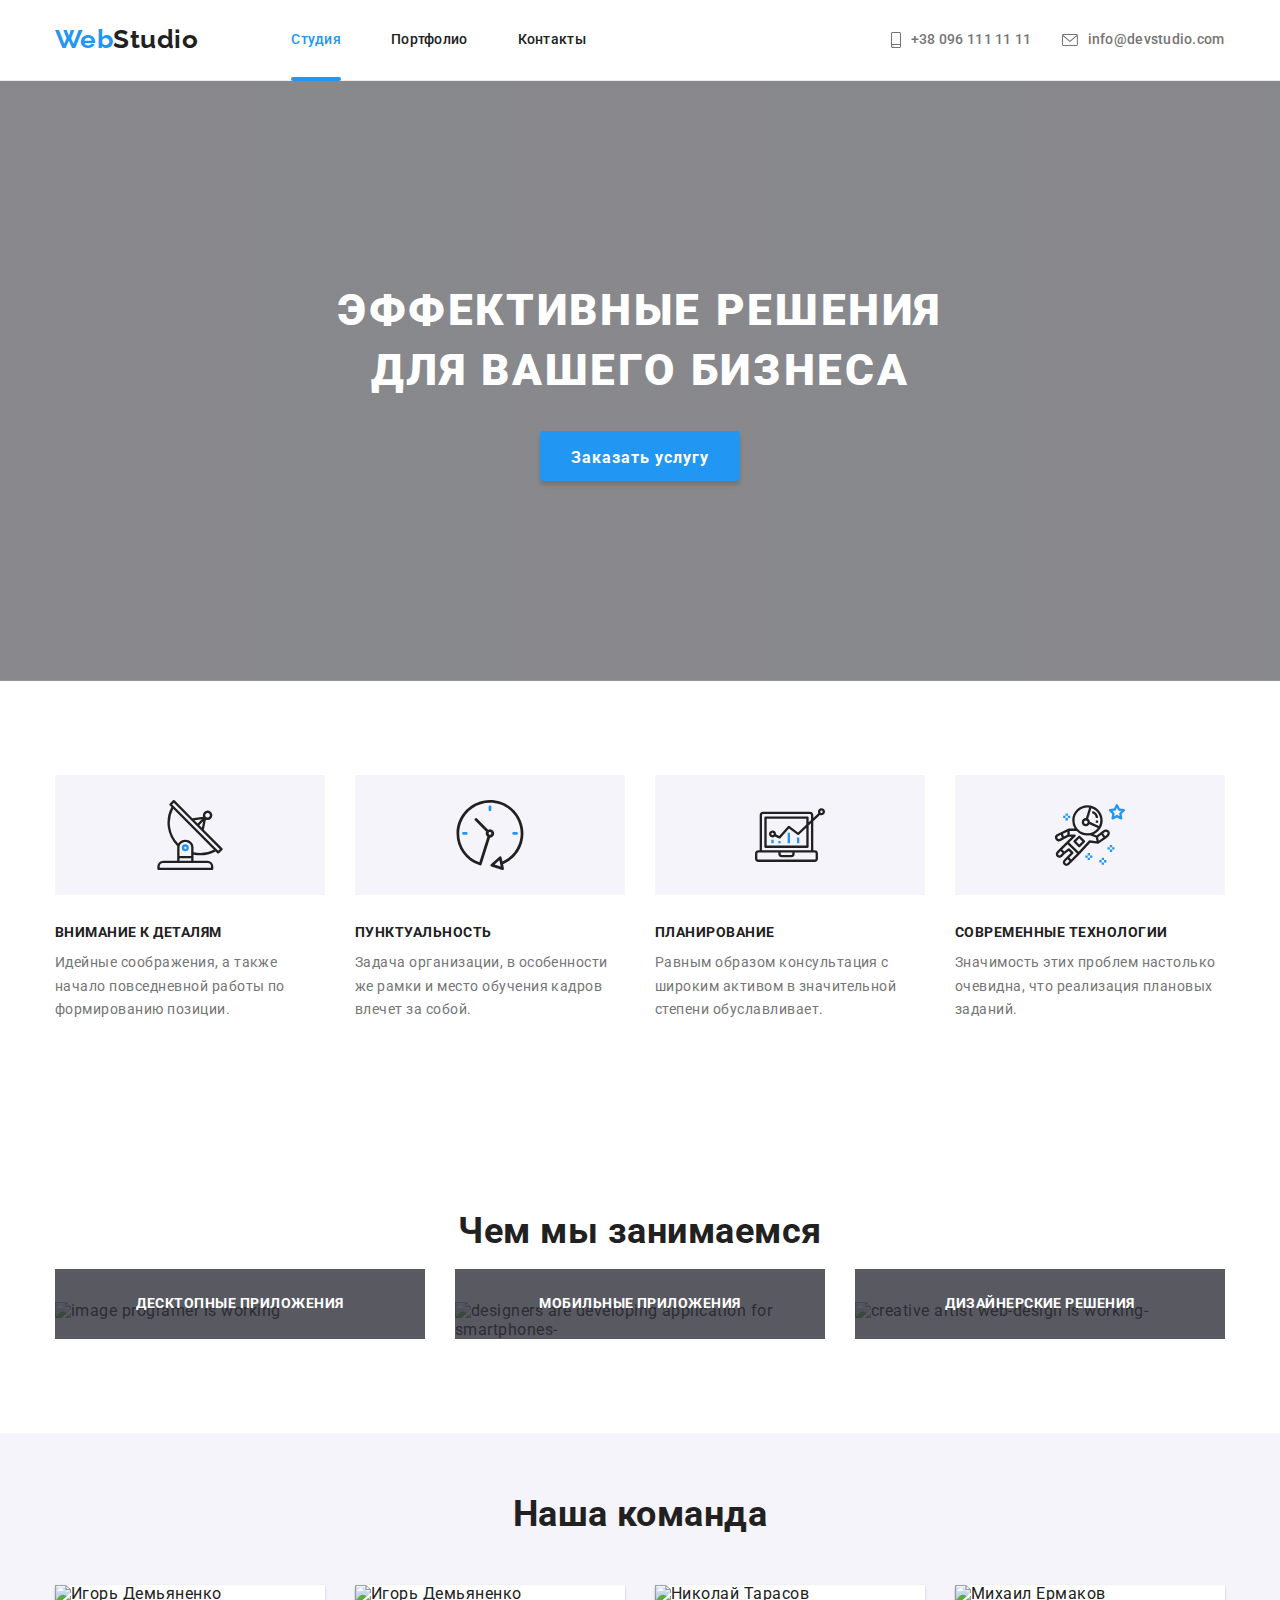
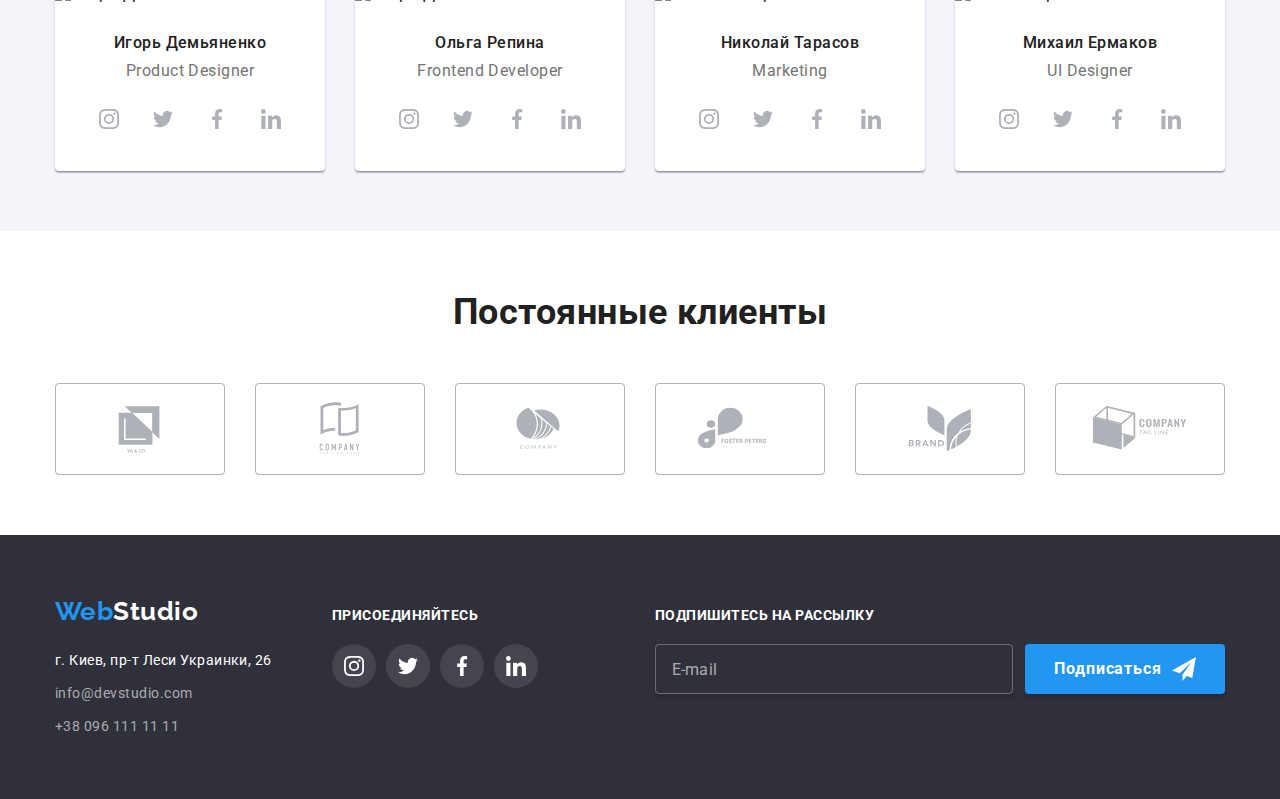
==== commit 085a84ce: "checkpoint" ====
--- a/index.html
+++ b/index.html
@@ -73,15 +73,16 @@
                     </div>
                 </div>
             </nav>
-            
         </div>
     </header>
     <main>
         <!-- Hero / Эффективные решения -->
-            <section class="hero section">
-                <h1 class="hero__title">Эффективные решения для вашего бизнеса</h1>
-                <button type="button" class="hero__button" data-modal-open>Заказать услугу</button>
-            </section>
+            <section class="hero">
+                <div class="hero__container"> 
+                    <h1 class="hero__title">Эффективные решения для вашего бизнеса</h1>
+                    <button type="button" class="hero__button" data-modal-open>Заказать услугу</button>
+                </div>
+                </section>
         <!-- Modal / Модальное окно -->
             <div class="backdrop is-hidden" data-modal>
                 <div class="modal">
@@ -117,12 +118,14 @@
                                 <label class="field__label" for="comment">Комментарий</label>
                                 <textarea class="field__textarea" placeholder="Введите текст" id="comment"></textarea>
                             </div>
-                        <div class="field__policy">
-                            <input type="checkbox" name="policy" id="policy">
-                            <label class="field__label--policy" for="policy">
-                                Соглашаюсь с рассылкой и принимаю 
-                                <a href="" class="field__link">Условия договора</a></label>
-                        </div>
+                            <div class="privat-policy">
+                                <label class="privat-policy__label" for="privat-policy">
+                                    <input class="privat-policy__checkbox" type="checkbox" name="privat-policy" id="privat-policy">
+                                    <span class="privat-policy__icon"></span>
+                                    Соглашаюсь с рассылкой и принимаю
+                                    <a href="" class="privat-policy__link">Условия договора</a>
+                                </label>
+                            </div>
                         <button class="field__button" type="submit">Отправить</button>
                     </form>
                 </div>
@@ -138,9 +141,10 @@
                             <use href="./images/icon.svg#icon-antenna"></use>
                         </svg>
                     </div>
-                    <h3 class="work__title">Внимание к деталям</h3>
-                    <p class="work__description">Идейные соображения, а также начало повседневной работы по формированию позиции.
-                    </p>
+                    <div class="work__thumbs">
+                        <h3 class="work__title">Внимание к деталям</h3>
+                        <p class="work__description">Идейные соображения, а также начало повседневной работы по формированию позиции.</p>
+                    
                 </li>
                 <li class="work__item">
                     <div class="work__image">
@@ -148,9 +152,10 @@
                             <use href="./images/icon.svg#icon-clock"></use>
                         </svg>
                     </div>
-                    <h3 class="work__title">Пунктуальность</h3>
-                    <p class="work__description">Задача организации, в особенности же рамки и место обучения кадров влечет за
-                        собой.</p>
+                    <div class="work__thumbs">
+                        <h3 class="work__title">Пунктуальность</h3>
+                        <p class="work__description">Задача организации, в особенности же рамки и место обучения кадров влечет за собой.</p>
+                    </div>
                 </li>
                 <li class="work__item">
                     <div class="work__image">
@@ -158,9 +163,10 @@
                             <use href="./images/icon.svg#icon-diagram"></use>
                         </svg>
                     </div>
-                    <h3 class="work__title">Планирование</h3>
-                    <p class="work__description">Равным образом консультация с широким активом в значительной степени
-                        обуславливает.</p>
+                    <div class="work__thumbs">
+                        <h3 class="work__title">Планирование</h3>
+                        <p class="work__description">Равным образом консультация с широким активом в значительной степени обуславливает.</p>
+                    </div>
                 </li>
                 <li class="work__item">
                     <div class="work__image">
@@ -168,8 +174,10 @@
                             <use href="./images/icon.svg#icon-astronaut"></use>
                         </svg>
                     </div>
-                    <h3 class="work__title">Современные технологии</h3>
-                    <p class="work__description">Значимость этих проблем настолько очевидна, что реализация плановых заданий.</p>
+                    <div class="work__thumbs">
+                        <h3 class="work__title">Современные технологии</h3>
+                        <p class="work__description">Значимость этих проблем настолько очевидна, что реализация плановых заданий.</p>
+                    </div>
                 </li>
             </ul>
         </div>
@@ -180,15 +188,23 @@
             <h2 class="about__title">Чем мы занимаемся</h2>
                 <ul class="about__list">
                     <li class="about__item">
-                        <img src="./images/box1.jpg" class="about__image" alt="image programer is working" width="370" />
+                        <img src="./images/about/about1.jpg"
+                        srcset="./images/about/about1.jpg 1x, ./images/about/about1@2x.jpg 2x"
+                        class="about__image" 
+                        alt="image programer is working" width="370" />
                         <h3 class="about__subject">Десктопные приложения</h3>
                     </li>
                     <li class="about__item">
-                        <img src="./images/box2.jpg" class="about__image" alt="designers are developing application for smartphones-" width="370"/>
+                        <img src="./images/about/about2.jpg" 
+                        srcset="./images/about/about2.jpg 1x, ./images/about/about2@2x.jpg 2x"
+                        class="about__image" 
+                        alt="designers are developing application for smartphones-" width="370"/>
                         <h3 class="about__subject">Мобильные приложения</h3>
                     </li>
                     <li class="about__item">
-                        <img src="./images/box3.jpg" class="about__image" alt="creative artist web-design is working-" width="370"/>
+                        <img src="./images/about/about1.jpg" 
+                        srcset="./images/about/about3.jpg 1x, ./images/about/about3@2x.jpg 2x"
+                        class="about__image" alt="creative artist web-design is working-" width="370"/>
                         <h3 class="about__subject">Дизайнерские решения</h3>
                     </li>
                 </ul>
@@ -200,7 +216,18 @@
             <h2 class="team__title">Наша команда</h2>
             <ul class="team__list">
                 <li class="team__item" >
-                    <img src="./images/pdesigner.jpg" alt="Игорь Демьяненко" class="team__image" width="270"/>
+                    <img
+                    srcset="
+                    ./images/team/team1-270.jpg 270w,
+                    ./images/team/team1-354.jpg 354w,
+                    ./images/team/team1-450.jpg 450w,
+                    ./images/team/team1-270@2x.jpg 540w,
+                    ./images/team/team1-354@2x.jpg 708w,
+                    ./images/team/team1-450@2x.jpg 900w,
+                    "
+                    src="./images/team/team1-450.jpg"
+                    alt="Игорь Демьяненко" class="team__image"
+                    sizes="(min-width: 1200px) 25vh, (min-width: 768px) 50vh, 100vh"/>
                     <div class="team__thumbs">
                         <h3 class="team__name">Игорь Демьяненко</h3>
                         <p class="team__speciality">Product Designer</p>
@@ -237,7 +264,18 @@
                     </div>
                 </li>
                 <li class="team__item">
-                    <img src="./images/developer.jpg" alt="Ольга Репина" class="team__image" width="270" />
+                    <img
+                    srcset="
+                    ./images/team/team2-270.jpg    270w,
+                    ./images/team/team2-354.jpg    354w,
+                    ./images/team/team2-450.jpg    450w,
+                    ./images/team/team2-270@2x.jpg 540w,
+                    ./images/team/team2-354@2x.jpg 708w,
+                    ./images/team/team2-450@2x.jpg 900w,
+                    "
+                    src="./images/team/team2-450.jpg"
+                    alt="Игорь Демьяненко" class="team__image"
+                    sizes="(min-width: 1200px) 25vh, (min-width: 768px) 50vh, 100vh"/>
                     <div class="team__thumbs">
                         <h3 class="team__name">Ольга Репина</h3>
                         <p class="team__speciality">Frontend Developer</p>
@@ -274,7 +312,18 @@
                     </div>
                 </li>
                 <li class="team__item">
-                    <img src="./images/marketing.jpg" alt="Николай Тарасов" class="team__image" width="270" />
+                    <img 
+                    srcset="
+                    ./images/team/team3-270.jpg    270w,
+                    ./images/team/team3-354.jpg    354w,
+                    ./images/team/team3-450.jpg    450w,
+                    ./images/team/team3-270@2x.jpg 540w,
+                    ./images/team/team3-354@2x.jpg 708w,
+                    ./images/team/team3-450@2x.jpg 900w,
+                    "
+                    src="./images/team/team3-450.jpg"
+                    alt="Николай Тарасов" class="team__image"
+                    sizes="(min-width: 1200px) 25vh, (min-width: 768px) 50vh, 100vh"/>
                     <div class="team__thumbs">
                         <h3 class="team__name">Николай Тарасов</h3>
                         <p class="team__speciality">Marketing</p>
@@ -311,7 +360,18 @@
                     </div>
                 </li>
                 <li class="team__item">
-                    <img src="./images/uideveloper.jpg" alt="Михаил Ермаков" class="team__image" width="270" />
+                    <img 
+                    srcset="
+                    ./images/team/team4-270.jpg    270w,
+                    ./images/team/team4-354.jpg    354w,
+                    ./images/team/team4-450.jpg    450w,
+                    ./images/team/team4-270@2x.jpg 540w,
+                    ./images/team/team4-354@2x.jpg 708w,
+                    ./images/team/team4-450@2x.jpg 900w,
+                    "
+                    src="./images/team/team2-450.jpg"
+                    alt="Михаил Ермаков" class="team__image"
+                    sizes="(min-width: 1200px) 25vh, (min-width: 768px) 50vh, 100vh"/>
                     <div class="team__thumbs">
                         <h3 class="team__name">Михаил Ермаков</h3>
                         <p class="team__speciality">UI Designer</p>
@@ -404,7 +464,6 @@
 <!--подвал-->
         <footer class="page-footer">
             <div class="page-footer__container">
-                <div class="page-footer__tablet">
                     <div class="page-footer__meta">
                     <a href="./index.html" class="logo page-footer__logo"><span class="logo__style">Web</span>Studio</a>
                     <address class="address">
@@ -448,7 +507,6 @@
                             </li>
                         </ul>
                     </div>
-                </div>
                 <div class="page-footer__mailing">
                     <h3 class="page-footer__title">Подпишитесь на рассылку</h3>
                     <form class="page-footer__form">
--- a/css/main.min.css
+++ b/css/main.min.css
@@ -3,5 +3,5 @@
  Consolas,  'Liberation Mono',  Menlo,- monospace;font-size:1em}small{font-size:80%}sub,sup{font-size:75%;line-height:0;position:relative;vertical-align:baseline}sub{bottom:-0.25em}sup{top:-0.5em}table{text-indent:0;border-color:inherit}button,input,optgroup,select,textarea{font-family:inherit;font-size:100%;line-height:1.15;margin:0}button,select{text-transform:none}button,[type='button'],[type='reset'],[type='submit']{-webkit-appearance:button}::-moz-focus-inner{border-style:none;padding:0}:-moz-focusring{outline:1px dotted ButtonText}:-moz-ui-invalid{box-shadow:none}legend{padding:0}progress{vertical-align:baseline}::-webkit-inner-spin-button,::-webkit-outer-spin-button{height:auto}[type='search']{-webkit-appearance:textfield;outline-offset:-2px}::-webkit-search-decoration{-webkit-appearance:none}::-webkit-file-upload-button{-webkit-appearance:button;font:inherit}summary{display:list-item}body{background-color:#ffffff;color:#212121;font-family:Roboto, sans-serif;letter-spacing:0.03em}.site-nav,.contact,.social-network,.work__list,.about__list,.team__list,.clients__list,.address__list,.social-link{list-style:none;padding:0;margin:0}.header-page__container,.work__container,.about__container,.team__container,.clients__container,.page-footer__container{margin:0 auto;padding-left:15px;padding-right:15px}.work,.team,.clients,.page-footer{padding-top:60px;padding-bottom:60px}.team__title,.clients__title{margin-top:0;margin-bottom:30px;text-align:center;color:#212121;font-weight:700;font-size:24px;line-height:1.14}.hero__button,.field__button,.page-footer__button{color:#ffffff;background-color:#2196F3;font-weight:700;font-size:16px;line-height:1.88;letter-spacing:0.06em;text-decoration:none;-webkit-box-shadow:0px 4px 4px rgba(0,0,0,0.15);box-shadow:0px 4px 4px rgba(0,0,0,0.15);border-radius:4px;border-color:transparent;padding:10px;height:50px;min-width:200px;cursor:pointer}.work__hidden{position:absolute;width:1px;height:1px;margin:-1px;border:0;padding:0;white-space:nowrap;-webkit-clip-path:inset(100%);clip-path:inset(100%);clip:rect(0 0 0 0);overflow:hidden}.header-page{position:relative;border-bottom:1px solid #ECECEC}@media screen and (min-width: 480px){.header-page__container{width:480px}}@media screen and (min-width: 768px){.header-page__container{width:768px}}@media screen and (min-width: 1200px){.header-page__container{width:1200px}}.header-page__nav{display:-webkit-box;display:-ms-flexbox;display:flex;-webkit-box-align:center;-ms-flex-align:center;align-items:center;min-height:60px}@media screen and (max-width: 767px){.header-page__nav{-webkit-box-pack:justify;-ms-flex-pack:justify;justify-content:space-between}}@media screen and (max-width: 767px){.header-page__meta{margin-left:40px;margin-bottom:48px}}@media screen and (min-width: 768px){.header-page__meta{display:-webkit-box;display:-ms-flexbox;display:flex;-webkit-box-align:center;-ms-flex-align:center;align-items:center}}.logo{margin:0;color:#212121;font-family:Raleway, sans-serif;font-size:24px;font-weight:700;line-height:1.17;text-decoration:none}.logo__style{color:#2196F3}.header-page__button{display:-webkit-box;display:-ms-flexbox;display:flex;-webkit-box-align:center;-ms-flex-align:center;align-items:center;-webkit-box-pack:center;-ms-flex-pack:center;justify-content:center;background-color:transparent;border:none;padding:0;margin:0}.header-page__button:hover,.header-page__button:focus{color:#2196F3}@media screen and (min-width: 768px){.header-page__button{display:none}}.header-page__icon{fill:currentColor;width:40px;height:40px}.header-page__button .header-page__icon--cross{display:none}.header-page__button.is-open .header-page__icon--cross{display:block}.header-page__button.is-open .header-page__icon--menu{display:none}@media screen and (max-width: 767px){.header-page__menu{display:none;position:absolute;top:100%;left:0;width:100%;background:#FFFFFF;-webkit-box-shadow:0px 4px 8px rgba(0,0,0,0.04),0px 2px 4px rgba(0,0,0,0.08),0px 1px 3px rgba(0,0,0,0.16);box-shadow:0px 4px 8px rgba(0,0,0,0.04),0px 2px 4px rgba(0,0,0,0.08),0px 1px 3px rgba(0,0,0,0.16)}.header-page__menu.is-open{display:block}}@media screen and (min-width: 768px){.header-page__menu{margin-left:88px}}@media screen and (min-width: 1200px){.header-page__menu{margin-left:93px}}@media screen and (max-width: 767px){.site-nav{margin-bottom:306px}}@media screen and (min-width: 768px){.site-nav{display:-webkit-box;display:-ms-flexbox;display:flex;margin-right:84px}}@media screen and (min-width: 1200px){.site-nav{margin-right:305px}}@media screen and (max-width: 767px){.site-nav__item:not(:last-child){margin-bottom:32px}}@media screen and (min-width: 768px){.site-nav__item:not(:last-child){margin-right:50px}}.site-nav__link{color:#212121;font-size:40px;font-weight:500;line-height:1.18;letter-spacing:0.02em;text-decoration:none;-webkit-transition:color 250ms cubic-bezier(0.4, 0, 0.2, 1);transition:color 250ms cubic-bezier(0.4, 0, 0.2, 1)}.site-nav__link:hover,.site-nav__link:focus{color:#2196F3}@media screen and (min-width: 768px){.site-nav__link{font-size:14px;line-height:1.14;padding-top:32px;padding-bottom:32px;display:block}}.site-nav__link--current{color:#2196F3}@media screen and (min-width: 768px){.site-nav__link--current{position:relative}.site-nav__link--current::after{position:absolute;content:"";bottom:0;left:0;border-radius:4px;height:4px;width:100%;background-color:#2196F3}}@media screen and (max-width: 767px){.contact{margin-bottom:64px}}@media screen and (min-width: 768px){.contact{display:-webkit-box;display:-ms-flexbox;display:flex;-webkit-box-orient:vertical;-webkit-box-direction:reverse;-ms-flex-direction:column-reverse;flex-direction:column-reverse}}@media screen and (min-width: 1200px){.contact{-webkit-box-orient:horizontal;-webkit-box-direction:normal;-ms-flex-direction:row;flex-direction:row}}@media screen and (max-width: 767px){.contact__item:not(:last-child){margin-bottom:30px}}@media screen and (min-width: 768px) and (max-width: 1199px){.contact__item:not(:first-child){margin-bottom:10px}}@media screen and (min-width: 1200px){.contact__item:not(:last-child){margin-right:30px}}.contact__link{font-size:24px;line-height:1.17;font-weight:500;letter-spacing:0.02em;text-decoration:none;color:#757575}@media screen and (max-width: 767px){.contact__link--mobile{font-size:34px;color:#2196F3}}@media screen and (min-width: 768px){.contact__link{display:-webkit-box;display:-ms-flexbox;display:flex;-webkit-box-align:center;-ms-flex-align:center;align-items:center;-webkit-box-pack:center;-ms-flex-pack:center;justify-content:center;font-size:12px;line-height:1.14;-webkit-transition:color 250ms cubic-bezier(0.4, 0, 0.2, 1);transition:color 250ms cubic-bezier(0.4, 0, 0.2, 1)}.contact__link:hover,.contact__link:focus{color:#2196F3}}.contact__icon{margin-right:8px;fill:currentColor}@media screen and (max-width: 767px){.contact__icon{display:none}}@media screen and (min-width: 1200px){.contact__icon{margin-right:10px}}.social-network{display:-webkit-box;display:-ms-flexbox;display:flex;-ms-flex-wrap:wrap;flex-wrap:wrap}@media screen and (min-width: 768px){.social-network{display:none}}.social-network__item{padding:0 10px;border-right:1px solid rgba(33,33,33,0.2)}.social-network__item:last-child{padding-right:0;border-right:none}.social-network__item:first-child{padding-left:0}.social-network__link{color:#2196F3;font-weight:500;font-size:18px;line-height:1.22;letter-spacing:0.02em;text-decoration:none}.hero{background-repeat:no-repeat;background-position:center;background-size:cover;background-color:#C4C4C4;text-align:center;padding:118px 0;margin-left:auto;margin-right:auto;background-image:-webkit-gradient(linear, left top, right top, from(rgba(47,48,58,0.4)), to(rgba(47,48,58,0.4))),url(../images/main-img.jpg);background-image:linear-gradient(to right, rgba(47,48,58,0.4), rgba(47,48,58,0.4)),url(../images/main-img.jpg)}@media screen and (min-width: 480px) and (max-width: 767px){.hero{width:480px}}@media screen and (min-width: 768px) and (max-width: 1199px){.hero{width:768px}}@media screen and (min-width: 1200px){.hero{padding:200px 0;max-width:1600px}}.hero__title{margin-top:0;margin-bottom:0;color:#ffffff;font-weight:900;font-size:26px;line-height:1.61;letter-spacing:0.06em;text-transform:uppercase;max-width:360px;margin-left:auto;margin-right:auto}@media screen and (min-width: 1200px){.hero__title{font-size:44px;line-height:1.36;max-width:700px}}.hero__button{margin-top:30px}.backdrop{position:fixed;top:0;left:0;width:100%;height:100%;background-color:rgba(0,0,0,0.2);-webkit-transition:opacity 250ms cubic-bezier(0.4, 0, 0.2, 1);transition:opacity 250ms cubic-bezier(0.4, 0, 0.2, 1)}.is-hidden{opacity:0;pointer-events:none}.backdrop.is-hidden .modal{-webkit-transform:translate(-50%, -80%) scale(0.39);transform:translate(-50%, -80%) scale(0.39)}.modal{position:absolute;top:50%;left:50%;opacity:1;width:450px;height:609px;background-color:#ffffff;-webkit-box-shadow:0px 1px 3px rgba(0,0,0,0.12),0px 1px 1px rgba(0,0,0,0.14),0px 2px 1px rgba(0,0,0,0.2);box-shadow:0px 1px 3px rgba(0,0,0,0.12),0px 1px 1px rgba(0,0,0,0.14),0px 2px 1px rgba(0,0,0,0.2);border-radius:4px;-webkit-transform:translate(-50%, -50%) scale(1);transform:translate(-50%, -50%) scale(1);-webkit-transition:opacity 250ms cubic-bezier(0.4, 0, 0.2, 1),-webkit-transform 1000ms cubic-bezier(0.4, 0, 0.2, 1);transition:opacity 250ms cubic-bezier(0.4, 0, 0.2, 1),-webkit-transform 1000ms cubic-bezier(0.4, 0, 0.2, 1);transition:transform 1000ms cubic-bezier(0.4, 0, 0.2, 1),opacity 250ms cubic-bezier(0.4, 0, 0.2, 1);transition:transform 1000ms cubic-bezier(0.4, 0, 0.2, 1),opacity 250ms cubic-bezier(0.4, 0, 0.2, 1),-webkit-transform 1000ms cubic-bezier(0.4, 0, 0.2, 1)}@media screen and (min-width: 1200px){.modal{width:528px;height:581px}}.modal__icon{fill:currentColor;width:18px;height:18px;-webkit-box-pack:center;-ms-flex-pack:center;justify-content:center}.modal__title{font-weight:700;font-size:20px;line-height:1.5;margin:40px 40px 0 40px;text-align:center;color:#212121}@media screen and (min-width: 1200px){.modal__title{line-height:1.15}}.modal__button{position:absolute;display:-webkit-box;display:-ms-flexbox;display:flex;-webkit-box-align:center;-ms-flex-align:center;align-items:center;-webkit-box-pack:center;-ms-flex-pack:center;justify-content:center;padding:0;right:8px;top:8px;border-radius:50%;border:1px solid rgba(0,0,0,0.1);color:#000000;background:#ffffff;width:30px;height:30px;cursor:pointer}.modal__button:hover,.modal__button:focus{color:#2196F3}.form{margin:12px auto 40px auto;width:370px}@media screen and (min-width: 1200px){.form{width:448px}}.field{position:relative;display:-webkit-box;display:-ms-flexbox;display:flex;-webkit-box-orient:vertical;-webkit-box-direction:normal;-ms-flex-direction:column;flex-direction:column;margin-bottom:10px}.field:nth-child(4){margin-bottom:20px}.field__policy{display:-webkit-box;display:-ms-flexbox;display:flex;-webkit-box-align:center;-ms-flex-align:center;align-items:center;-webkit-box-pack:justify;-ms-flex-pack:justify;justify-content:space-between;margin-bottom:30px}@media screen and (min-width1200){.field__policy{-webkit-box-pack:center;-ms-flex-pack:center;justify-content:center}}.field__link{color:#2196F3}.field__label{font-weight:400;font-size:12px;line-height:1.17;letter-spacing:0.01em;color:#757575;margin-bottom:4px}.field__label--policy{font-weight:400;font-size:12px;line-height:1.17;color:#757575}@media screen and (min-width1200){.field__label--policy{font-size:14px;line-height:1.71;margin-left:8px}}.field__input{padding:11px 12px 11px 42px;border:1px solid rgba(33,33,33,0.2);border-radius:4px}.field__input:focus{border:1px solid #2196F3;cursor:pointer}.field__input:hover{cursor:pointer}.field__icon{position:absolute;left:12px;bottom:11px;width:18px;height:18px;-webkit-transition:background-color 250ms cubic-bezier(0.4, 0, 0.2, 1);transition:background-color 250ms cubic-bezier(0.4, 0, 0.2, 1);fill:currentColor;cursor:pointer}.field__input:focus+.field__icon{color:#2196F3}input[type="checkbox"]{width:16px;height:15px}.field__textarea{border:1px solid rgba(33,33,33,0.2);border-radius:4px;padding:11px 12px;height:120px;width:100%;resize:none}.field__textarea:focus{border:1px solid #2196F3}.field__textarea::-webkit-input-placeholder{font-weight:400;font-size:12px;line-height:1.17;letter-spacing:0.01em;color:rgba(117,117,117,0.5)}.field__textarea:-ms-input-placeholder{font-weight:400;font-size:12px;line-height:1.17;letter-spacing:0.01em;color:rgba(117,117,117,0.5)}.field__textarea::-ms-input-placeholder{font-weight:400;font-size:12px;line-height:1.17;letter-spacing:0.01em;color:rgba(117,117,117,0.5)}.field__textarea::placeholder{font-weight:400;font-size:12px;line-height:1.17;letter-spacing:0.01em;color:rgba(117,117,117,0.5)}.field__button{display:block;margin-left:auto;margin-right:auto;-webkit-transition:background-color 250ms cubic-bezier(0.4, 0, 0.2, 1);transition:background-color 250ms cubic-bezier(0.4, 0, 0.2, 1)}.field__button:hover,.field__button:focus{background-color:#188CE8}@media screen and (min-width: 1200px){.work{padding-top:94px;padding-bottom:94px}}@media screen and (min-width: 480px){.work__container{width:480px}}@media screen and (min-width: 768px){.work__container{width:768px}}@media screen and (min-width: 1200px){.work__container{width:1200px}}@media screen and (min-width: 768px){.work__list{display:-webkit-box;display:-ms-flexbox;display:flex;-ms-flex-wrap:wrap;flex-wrap:wrap}}.work__image{display:-webkit-box;display:-ms-flexbox;display:flex;-webkit-box-align:center;-ms-flex-align:center;align-items:center;-webkit-box-pack:center;-ms-flex-pack:center;justify-content:center;background-color:#F5F4FA;height:120px;border:none;margin-bottom:30px;padding:0}.work__icon{width:70px;height:70px}.work__title{font-weight:700;font-size:14px;line-height:1.14;text-transform:uppercase;margin-top:0;margin-bottom:10px}.work__description{margin-top:0;margin-bottom:0;font-size:14px;font-weight:400;line-height:1.71;text-align:left;color:#757575}.work__item{margin-bottom:30px}@media screen and (max-width: 767px){.work__item:last-child{margin-bottom:0}}@media screen and (min-width: 768px) and (max-width: 1199px){.work__item{width:354px;margin-right:30px}.work__item:nth-child(2n){margin-right:0}.work__item:nth-last-child(-n+2){margin-bottom:0}}@media screen and (min-width: 1200px){.work__item{width:270px;margin-bottom:0;margin-right:30px}.work__item:last-child{margin-right:0}}.about{padding-top:94px;padding-bottom:94px}@media screen and (max-width: 1199px){.about{display:none}}@media screen and (min-width: 1200px){.about__container{width:1200px}}.about__title{margin-top:0;margin-bottom:50px;text-align:center;color:#212121;font-weight:700;font-size:36px;line-height:1.17}.about__list{display:-webkit-box;display:-ms-flexbox;display:flex}.about__subject{position:absolute;left:0;bottom:0;margin:0;padding:27px 0;width:100%;height:70px;background:rgba(47,48,58,0.8);font-weight:700;font-size:14px;line-height:1.14;text-align:center;text-transform:uppercase;color:#FFFFFF}.about__item{margin-right:30px;position:relative;width:370px;display:-webkit-box;display:-ms-flexbox;display:flex}.about__item:last-child{margin-right:0}.team{background-color:#F5F4FA}@media screen and (min-width: 480px){.team__container{width:480px}}@media screen and (min-width: 768px){.team__container{width:768px}}@media screen and (min-width: 1200px){.team__container{width:1200px}}@media screen and (min-width: 1200px){.team__title{font-size:36px;line-height:1.17;margin-bottom:50px}}@media screen and (min-width: 768px){.team__list{display:-webkit-box;display:-ms-flexbox;display:flex;-ms-flex-wrap:wrap;flex-wrap:wrap}}.team__thumbs{padding:30px 32px;display:-webkit-box;display:-ms-flexbox;display:flex;-webkit-box-orient:vertical;-webkit-box-direction:normal;-ms-flex-direction:column;flex-direction:column;-webkit-box-align:center;-ms-flex-align:center;align-items:center}@media screen and (min-width: 768px){.team__thumbs{padding:30px 32px}}.team__name{margin-top:0;margin-bottom:10px;font-size:16px;font-weight:500;line-height:1.17}.team__speciality{margin-top:0;margin-bottom:16px;font-size:16px;font-weight:400;line-height:1.17;color:#757575}.team__image{width:450px}@media screen and (min-width: 768px){.team__image{width:354px}}@media screen and (min-width: 1200px){.team__image{width:270px}}.team__item{width:450px;margin-top:30px;background-color:#ffffff;-webkit-box-shadow:0px 1px 3px rgba(0,0,0,0.12),0px 1px 1px rgba(0,0,0,0.14),0px 2px 1px rgba(0,0,0,0.2);box-shadow:0px 1px 3px rgba(0,0,0,0.12),0px 1px 1px rgba(0,0,0,0.14),0px 2px 1px rgba(0,0,0,0.2);border-radius:0px 0px 4px 4px}@media screen and (min-width: 768px) and (max-width: 1199px){.team__item{width:354px;margin-right:30px}.team__item:nth-child(2n){margin-right:0}}@media screen and (min-width: 1200px){.team__item{width:270px;margin-right:30px}.team__item:last-child{margin-right:0}}@media screen and (min-width: 480px){.clients__container{width:480px}}@media screen and (min-width: 768px){.clients__container{width:768px}}@media screen and (min-width: 1200px){.clients__container{width:1200px}}@media screen and (min-width: 1200px){.clients__title{font-size:36px;line-height:1.17;margin-bottom:50px}}.clients__list{display:-webkit-box;display:-ms-flexbox;display:flex;-ms-flex-wrap:wrap;flex-wrap:wrap}.clients__icon{fill:currentcolor;width:106px;height:60px}.clients__item{margin-right:30px;margin-bottom:30px}@media screen and (max-width: 767px){.clients__item:nth-child(2n){margin-right:0}.clients__item:nth-last-child(-n+2){margin-bottom:0}}@media screen and (min-width: 768px) and (max-width: 1199px){.clients__item:nth-child(3n){margin-right:0}.clients__item:nth-last-child(-n+3){margin-bottom:0}}@media screen and (min-width: 1200px){.clients__item{width:170px;margin-bottom:0}.clients__item:last-child{margin-right:0}}.clients__button{display:-webkit-box;display:-ms-flexbox;display:flex;-webkit-box-align:center;-ms-flex-align:center;align-items:center;-webkit-box-pack:center;-ms-flex-pack:center;justify-content:center;border:1px solid #AFB1B8;border-radius:4px;color:#AFB1B8;width:210px;height:92px;cursor:pointer;-webkit-transition:color 250ms cubic-bezier(0.4, 0, 0.2, 1),border 250ms cubic-bezier(0.4, 0, 0.2, 1);transition:color 250ms cubic-bezier(0.4, 0, 0.2, 1),border 250ms cubic-bezier(0.4, 0, 0.2, 1)}.clients__button:hover{color:#2196F3;border:1px solid #2196F3}@media screen and (min-width: 768px) and (max-width: 1199px){.clients__button{width:226px}}@media screen and (min-width: 1200px){.clients__button{width:170px}}.page-footer{background-color:#2F303A}@media screen and (min-width: 480px){.page-footer__container{width:480px}}@media screen and (min-width: 768px){.page-footer__container{width:768px}}@media screen and (min-width: 1200px){.page-footer__container{width:1200px}}@media screen and (max-width: 1199px){.page-footer__container{text-align:center}}@media screen and (min-width: 768px){.page-footer__tablet{display:-webkit-box;display:-ms-flexbox;display:flex;margin-left:61px;margin-right:74px;-webkit-box-pack:justify;-ms-flex-pack:justify;justify-content:space-between}}.page-footer__logo{color:#ffffff}.page-footer__title{margin-top:0;font-weight:700;font-size:14px;line-height:1.14;text-transform:uppercase;color:#ffffff;margin-bottom:20px}@media screen and (max-width: 767px){.page-footer__network{margin-top:60px;display:inline-block}}@media screen and (max-width: 1199px){.page-footer__mailing{margin-top:60px}}@media screen and (min-width: 1200px){.page-footer__fieldset{display:-webkit-box;display:-ms-flexbox;display:flex}}.page-footer__button{display:-webkit-box;display:-ms-flexbox;display:flex;-webkit-box-align:center;-ms-flex-align:center;align-items:center;-webkit-box-pack:center;-ms-flex-pack:center;justify-content:center}@media screen and (max-width: 1199px){.page-footer__button{margin:20px auto 0 auto}}.page-footer__icon{margin-left:10px;fill:currentColor}.address{margin-top:20px}.address__item{margin-bottom:8px}@media screen and (min-width: 1200px){.address__item{margin-bottom:9px}.address__item:last-child{margin-bottom:0}}.address__location{color:#FFFFFF;font-size:14px;font-weight:400;line-height:1.71;text-decoration:none;font-style:normal}.address__contacts{color:rgba(255,255,255,0.6);font-size:14px;font-weight:400;line-height:1.71;text-decoration:none;font-style:normal}.address__contacts:hover,.address__contacts:focus{color:#2196F3}.page-footer__input{width:450px;height:50px;border:1px solid rgba(255,255,255,0.3);-webkit-box-shadow:0px 4px 4px 0px rgba(0,0,0,0.15);box-shadow:0px 4px 4px 0px rgba(0,0,0,0.15);border-radius:4px;background-color:rgba(33,150,243,0);color:#ffffff;padding:15px 16px}@media screen and (min-width: 1200px){.page-footer__input{width:358px}}.page-footer__input::-webkit-input-placeholder{font-weight:400;font-size:16px;line-height:1, 25;letter-spacing:0.01em;color:rgba(255,255,255,0.6)}.page-footer__input:-ms-input-placeholder{font-weight:400;font-size:16px;line-height:1, 25;letter-spacing:0.01em;color:rgba(255,255,255,0.6)}.page-footer__input::-ms-input-placeholder{font-weight:400;font-size:16px;line-height:1, 25;letter-spacing:0.01em;color:rgba(255,255,255,0.6)}.page-footer__input::placeholder{font-weight:400;font-size:16px;line-height:1, 25;letter-spacing:0.01em;color:rgba(255,255,255,0.6)}.social-link{display:-webkit-box;display:-ms-flexbox;display:flex}.social-link__icon{fill:currentColor;width:20px;height:20px}.social-link__item{display:-webkit-box;display:-ms-flexbox;display:flex;margin-right:10px}.social-link__item:last-child{margin-right:0}.social-link__button{display:-webkit-box;display:-ms-flexbox;display:flex;-webkit-box-align:center;-ms-flex-align:center;align-items:center;-webkit-box-pack:center;-ms-flex-pack:center;justify-content:center;padding:0;border:none;border-radius:50%;color:#AFB1B8;background-color:#ffffff;width:44px;height:44px;-webkit-transition:color 250ms cubic-bezier(0.4, 0, 0.2, 1),background-color 250ms cubic-bezier(0.4, 0, 0.2, 1);transition:color 250ms cubic-bezier(0.4, 0, 0.2, 1),background-color 250ms cubic-bezier(0.4, 0, 0.2, 1)}.social-link__button:hover{color:#ffffff;background-color:#2196F3}.social-link__button--footer{color:#ffffff;background:rgba(255,255,255,0.1)}
+ monospace;font-size:1em}small{font-size:80%}sub,sup{font-size:75%;line-height:0;position:relative;vertical-align:baseline}sub{bottom:-0.25em}sup{top:-0.5em}table{text-indent:0;border-color:inherit}button,input,optgroup,select,textarea{font-family:inherit;font-size:100%;line-height:1.15;margin:0}button,select{text-transform:none}button,[type='button'],[type='reset'],[type='submit']{-webkit-appearance:button}::-moz-focus-inner{border-style:none;padding:0}:-moz-focusring{outline:1px dotted ButtonText}:-moz-ui-invalid{box-shadow:none}legend{padding:0}progress{vertical-align:baseline}::-webkit-inner-spin-button,::-webkit-outer-spin-button{height:auto}[type='search']{-webkit-appearance:textfield;outline-offset:-2px}::-webkit-search-decoration{-webkit-appearance:none}::-webkit-file-upload-button{-webkit-appearance:button;font:inherit}summary{display:list-item}body{background-color:#ffffff;color:#212121;font-family:Roboto, sans-serif;letter-spacing:0.03em}img{display:block;max-width:100%;height:auto}.site-nav,.contact,.social-network,.work__list,.about__list,.team__list,.clients__list,.address__list,.social-link{list-style:none;padding:0;margin:0}.header-page__container,.hero__container,.work__container,.about__container,.team__container,.clients__container,.page-footer__container{margin:0 auto;padding-left:15px;padding-right:15px;min-width:320px}.work,.team,.clients,.page-footer{padding-top:60px;padding-bottom:60px}.team__title,.clients__title{margin-top:0;margin-bottom:30px;text-align:center;color:#212121;font-weight:700;font-size:24px;line-height:1.14}.hero__button,.field__button,.page-footer__button{color:#ffffff;background-color:#2196F3;font-weight:700;font-size:16px;line-height:1.88;letter-spacing:0.06em;text-decoration:none;-webkit-box-shadow:0px 4px 4px rgba(0,0,0,0.15);box-shadow:0px 4px 4px rgba(0,0,0,0.15);border-radius:4px;border-color:transparent;padding:10px;height:50px;min-width:200px;cursor:pointer}.privat-policy__checkbox,.work__hidden{position:absolute;width:1px;height:1px;margin:-1px;border:0;padding:0;white-space:nowrap;-webkit-clip-path:inset(100%);clip-path:inset(100%);clip:rect(0 0 0 0);overflow:hidden}.header-page{position:relative;border-bottom:1px solid #ECECEC}@media screen and (min-width: 480px){.header-page__container{width:480px}}@media screen and (min-width: 768px){.header-page__container{width:768px}}@media screen and (min-width: 1200px){.header-page__container{width:1200px}}.header-page__nav{display:-webkit-box;display:-ms-flexbox;display:flex;-webkit-box-align:center;-ms-flex-align:center;align-items:center;min-height:60px}@media screen and (max-width: 767px){.header-page__nav{-webkit-box-pack:justify;-ms-flex-pack:justify;justify-content:space-between}}@media screen and (max-width: 767px){.header-page__meta{margin-left:40px;margin-bottom:48px}}@media screen and (min-width: 768px){.header-page__meta{display:-webkit-box;display:-ms-flexbox;display:flex;-webkit-box-align:center;-ms-flex-align:center;align-items:center;-webkit-box-pack:justify;-ms-flex-pack:justify;justify-content:space-between}}.logo{margin:0;color:#212121;font-family:Raleway, sans-serif;font-size:24px;font-weight:700;line-height:1.17;text-decoration:none}@media screen and (min-width: 768px){.logo{font-size:26px;line-height:1.29}}.logo__style{color:#2196F3}.header-page__button{display:-webkit-box;display:-ms-flexbox;display:flex;-webkit-box-align:center;-ms-flex-align:center;align-items:center;-webkit-box-pack:center;-ms-flex-pack:center;justify-content:center;background-color:transparent;border:none;padding:0;margin:0}.header-page__button:hover,.header-page__button:focus{color:#2196F3}@media screen and (min-width: 768px){.header-page__button{display:none}}.header-page__icon{fill:currentColor;width:40px;height:40px}.header-page__button .header-page__icon--cross{display:none}.header-page__button.is-open .header-page__icon--cross{display:block}.header-page__button.is-open .header-page__icon--menu{display:none}@media screen and (max-width: 767px){.header-page__menu{display:none;position:absolute;top:100%;left:0;width:100%;background:#FFFFFF;-webkit-box-shadow:0px 4px 8px rgba(0,0,0,0.04),0px 2px 4px rgba(0,0,0,0.08),0px 1px 3px rgba(0,0,0,0.16);box-shadow:0px 4px 8px rgba(0,0,0,0.04),0px 2px 4px rgba(0,0,0,0.08),0px 1px 3px rgba(0,0,0,0.16)}.header-page__menu.is-open{display:block}}@media screen and (min-width: 768px){.header-page__menu{margin-left:88px}}@media screen and (min-width: 1200px){.header-page__menu{margin-left:93px}}@media screen and (max-width: 767px){.site-nav{margin-bottom:306px}}@media screen and (min-width: 768px){.site-nav{display:-webkit-box;display:-ms-flexbox;display:flex}}@media screen and (min-width: 768px) and (max-width: 1199px){.site-nav{margin-right:84px}}@media screen and (min-width: 1200px){.site-nav{margin-right:305px}}@media screen and (max-width: 767px){.site-nav__item:not(:last-child){margin-bottom:32px}}@media screen and (min-width: 768px){.site-nav__item:not(:last-child){margin-right:50px}}.site-nav__link{color:#212121;font-size:40px;font-weight:500;line-height:1.18;letter-spacing:0.02em;text-decoration:none;-webkit-transition:color 250ms cubic-bezier(0.4, 0, 0.2, 1);transition:color 250ms cubic-bezier(0.4, 0, 0.2, 1)}.site-nav__link:hover,.site-nav__link:focus{color:#2196F3}@media screen and (min-width: 768px){.site-nav__link{font-size:14px;line-height:1.14;padding-top:32px;padding-bottom:32px;display:block}}.site-nav__link--current{color:#2196F3}@media screen and (min-width: 768px){.site-nav__link--current{position:relative}.site-nav__link--current::after{position:absolute;content:"";bottom:-1px;left:0;border-radius:4px;height:4px;width:100%;background-color:#2196F3}}@media screen and (max-width: 767px){.contact{margin-bottom:64px}}@media screen and (min-width: 768px){.contact{display:-webkit-box;display:-ms-flexbox;display:flex;-webkit-box-orient:vertical;-webkit-box-direction:reverse;-ms-flex-direction:column-reverse;flex-direction:column-reverse}}@media screen and (min-width: 1200px){.contact{margin-left:auto;-webkit-box-orient:horizontal;-webkit-box-direction:normal;-ms-flex-direction:row;flex-direction:row}}@media screen and (max-width: 767px){.contact__item:not(:last-child){margin-bottom:30px}}@media screen and (min-width: 768px) and (max-width: 1199px){.contact__item:not(:first-child){margin-bottom:10px}}@media screen and (min-width: 1200px){.contact__item:not(:last-child){margin-right:30px}}.contact__link{font-size:24px;line-height:1.17;font-weight:500;letter-spacing:0.02em;text-decoration:none;color:#757575}@media screen and (max-width: 767px){.contact__link--mobile{font-size:34px;color:#2196F3}}@media screen and (min-width: 768px){.contact__link{display:-webkit-box;display:-ms-flexbox;display:flex;-webkit-box-align:center;-ms-flex-align:center;align-items:center;-webkit-box-pack:center;-ms-flex-pack:center;justify-content:center;font-size:12px;line-height:1.14;-webkit-transition:color 250ms cubic-bezier(0.4, 0, 0.2, 1);transition:color 250ms cubic-bezier(0.4, 0, 0.2, 1)}.contact__link:hover,.contact__link:focus{color:#2196F3}}@media screen and (min-width: 1200px){.contact__link{font-size:14px}}.contact__icon{margin-right:8px;fill:currentColor}@media screen and (max-width: 767px){.contact__icon{display:none}}@media screen and (min-width: 1200px){.contact__icon{margin-right:10px}}.social-network{display:-webkit-box;display:-ms-flexbox;display:flex;-ms-flex-wrap:wrap;flex-wrap:wrap}@media screen and (min-width: 768px){.social-network{display:none}}.social-network__item{padding:0 10px;border-right:1px solid rgba(33,33,33,0.2)}.social-network__item:last-child{padding-right:0;border-right:none}.social-network__item:first-child{padding-left:0}.social-network__link{color:#2196F3;font-weight:500;font-size:18px;line-height:1.22;letter-spacing:0.02em;text-decoration:none}.hero{background-repeat:no-repeat;background-position:center;background-size:cover;background-color:#C4C4C4;text-align:center;padding:118px 0;margin-left:auto;margin-right:auto;background-image:-webkit-gradient(linear, left top, right top, from(rgba(47,48,58,0.4)), to(rgba(47,48,58,0.4))),url(/images/hero/hero-450.jpg);background-image:linear-gradient(to right, rgba(47,48,58,0.4), rgba(47,48,58,0.4)),url(/images/hero/hero-450.jpg)}@media screen and (min-device-pixel-ratio: 2), screen and (-webkit-min-device-pixel-ratio: 2), screen and (min-resolution: 192dpi), screen and (min-resolution: 2dppx){.hero{background-image:-webkit-gradient(linear, left top, right top, from(rgba(47,48,58,0.4)), to(rgba(47,48,58,0.4))),url(/images/hero/hero-450@2x.jpg);background-image:linear-gradient(to right, rgba(47,48,58,0.4), rgba(47,48,58,0.4)),url(/images/hero/hero-450@2x.jpg)}}@media screen and (min-width: 768px){.hero{background-image:-webkit-gradient(linear, left top, right top, from(rgba(47,48,58,0.4)), to(rgba(47,48,58,0.4))),url(/images/hero/hero-768.jpg);background-image:linear-gradient(to right, rgba(47,48,58,0.4), rgba(47,48,58,0.4)),url(/images/hero/hero-768.jpg)}}@media screen and (min-width: 768px) and (min-device-pixel-ratio: 2), screen and (min-width: 768px) and (-webkit-min-device-pixel-ratio: 2), screen and (min-width: 768px) and (min-resolution: 192dpi), screen and (min-width: 768px) and (min-resolution: 2dppx){.hero{background-image:-webkit-gradient(linear, left top, right top, from(rgba(47,48,58,0.4)), to(rgba(47,48,58,0.4))),url(/images/hero/hero-768@2x.jpg);background-image:linear-gradient(to right, rgba(47,48,58,0.4), rgba(47,48,58,0.4)),url(/images/hero/hero-768@2x.jpg)}}@media screen and (min-width: 1200px){.hero{padding:200px 0;max-width:1600px;background-image:-webkit-gradient(linear, left top, right top, from(rgba(47,48,58,0.4)), to(rgba(47,48,58,0.4))),url(/images/hero/hero-1200.jpg);background-image:linear-gradient(to right, rgba(47,48,58,0.4), rgba(47,48,58,0.4)),url(/images/hero/hero-1200.jpg)}}@media screen and (min-width: 1200px) and (min-device-pixel-ratio: 2), screen and (min-width: 1200px) and (-webkit-min-device-pixel-ratio: 2), screen and (min-width: 1200px) and (min-resolution: 192dpi), screen and (min-width: 1200px) and (min-resolution: 2dppx){.hero{background-image:-webkit-gradient(linear, left top, right top, from(rgba(47,48,58,0.4)), to(rgba(47,48,58,0.4))),url(/images/hero/hero-1200@2x.jpg);background-image:linear-gradient(to right, rgba(47,48,58,0.4), rgba(47,48,58,0.4)),url(/images/hero/hero-1200@2x.jpg)}}@media screen and (min-width: 480px){.hero__container{width:480px}}@media screen and (min-width: 768px){.hero__container{width:768px}}@media screen and (min-width: 1200px){.hero__container{width:1200px}}.hero__title{margin-top:0;margin-bottom:0;color:#ffffff;font-weight:900;font-size:26px;line-height:1.61;letter-spacing:0.06em;text-transform:uppercase;max-width:360px;margin-left:auto;margin-right:auto}@media screen and (min-width: 1200px){.hero__title{font-size:44px;line-height:1.36;max-width:700px}}.hero__button{margin-top:30px}.backdrop{position:fixed;top:0;left:0;width:100%;height:100%;background-color:rgba(0,0,0,0.2);-webkit-transition:opacity 250ms cubic-bezier(0.4, 0, 0.2, 1);transition:opacity 250ms cubic-bezier(0.4, 0, 0.2, 1)}.backdrop.is-hidden{opacity:0;pointer-events:none}.backdrop.is-hidden .modal{-webkit-transform:translate(-50%, -80%) scale(0.39);transform:translate(-50%, -80%) scale(0.39)}.modal{position:absolute;top:50%;left:50%;opacity:1;width:450px;padding:40px;background-color:#ffffff;-webkit-box-shadow:0px 1px 3px rgba(0,0,0,0.12),0px 1px 1px rgba(0,0,0,0.14),0px 2px 1px rgba(0,0,0,0.2);box-shadow:0px 1px 3px rgba(0,0,0,0.12),0px 1px 1px rgba(0,0,0,0.14),0px 2px 1px rgba(0,0,0,0.2);border-radius:4px;-webkit-transform:translate(-50%, -50%) scale(1);transform:translate(-50%, -50%) scale(1);-webkit-transition:opacity 250ms cubic-bezier(0.4, 0, 0.2, 1),-webkit-transform 500ms cubic-bezier(0.4, 0, 0.2, 1);transition:opacity 250ms cubic-bezier(0.4, 0, 0.2, 1),-webkit-transform 500ms cubic-bezier(0.4, 0, 0.2, 1);transition:transform 500ms cubic-bezier(0.4, 0, 0.2, 1),opacity 250ms cubic-bezier(0.4, 0, 0.2, 1);transition:transform 500ms cubic-bezier(0.4, 0, 0.2, 1),opacity 250ms cubic-bezier(0.4, 0, 0.2, 1),-webkit-transform 500ms cubic-bezier(0.4, 0, 0.2, 1)}@media screen and (min-width: 1200px){.modal{width:528px}}.modal__icon{fill:currentColor;width:18px;height:18px}.modal__title{font-weight:700;font-size:20px;line-height:1.5;margin:0 0 12px 0;text-align:center;color:#212121}@media screen and (min-width: 1200px){.modal__title{line-height:1.15}}.modal__button{position:absolute;display:-webkit-box;display:-ms-flexbox;display:flex;-webkit-box-align:center;-ms-flex-align:center;align-items:center;-webkit-box-pack:center;-ms-flex-pack:center;justify-content:center;padding:0;right:8px;top:8px;border-radius:50%;border:1px solid rgba(0,0,0,0.1);color:#000000;background:#ffffff;width:30px;height:30px;cursor:pointer}.modal__button:hover,.modal__button:focus{color:#2196F3}.form{width:370px}@media screen and (min-width: 1200px){.form{width:448px}}.field{position:relative;display:-webkit-box;display:-ms-flexbox;display:flex;-webkit-box-orient:vertical;-webkit-box-direction:normal;-ms-flex-direction:column;flex-direction:column;margin-bottom:10px}.field__label{font-size:12px;line-height:1.17;letter-spacing:0.01em;color:#757575;margin-bottom:4px}.field__input{padding:11px 12px 11px 42px;border:1px solid rgba(33,33,33,0.2);border-radius:4px;height:40px}.field__input:focus{border:1px solid #2196F3;cursor:pointer;outline:none}.field__input:hover{cursor:pointer}.field__icon{position:absolute;left:12px;bottom:11px;width:18px;height:18px;-webkit-transition:background-color 250ms cubic-bezier(0.4, 0, 0.2, 1);transition:background-color 250ms cubic-bezier(0.4, 0, 0.2, 1);fill:currentColor;cursor:pointer}.field__input:focus+.field__icon{color:#2196F3}.field__textarea{border:1px solid rgba(33,33,33,0.2);border-radius:4px;padding:11px 12px;height:120px;width:100%;resize:none}.field__textarea:focus{border:1px solid #2196F3;outline:none}.field__textarea::-webkit-input-placeholder{font-size:14px;line-height:1.17;letter-spacing:0.01em;color:rgba(117,117,117,0.5)}.field__textarea:-ms-input-placeholder{font-size:14px;line-height:1.17;letter-spacing:0.01em;color:rgba(117,117,117,0.5)}.field__textarea::-ms-input-placeholder{font-size:14px;line-height:1.17;letter-spacing:0.01em;color:rgba(117,117,117,0.5)}.field__textarea::placeholder{font-size:14px;line-height:1.17;letter-spacing:0.01em;color:rgba(117,117,117,0.5)}.privat-policy{position:relative;margin-bottom:30px}.privat-policy__link{color:#2196F3}.privat-policy__label{display:-webkit-box;display:-ms-flexbox;display:flex;-webkit-box-align:center;-ms-flex-align:center;align-items:center;-webkit-box-pack:justify;-ms-flex-pack:justify;justify-content:space-between;font-size:12px;line-height:1.17;color:#757575}@media screen and (min-width: 1200px){.privat-policy__label{font-size:14px;line-height:1.71;-webkit-box-pack:space-evenly;-ms-flex-pack:space-evenly;justify-content:space-evenly}}.privat-policy__icon{display:inline-block;width:16px;height:15px;border:2px solid #212121;border-radius:2px}.privat-policy__checkbox:checked+.privat-policy__icon{border-color:transparent;background-image:url(/images/check-active.svg);background-origin:border-box;background-size:contain}.field__button{display:block;margin-left:auto;margin-right:auto;-webkit-transition:background-color 250ms cubic-bezier(0.4, 0, 0.2, 1);transition:background-color 250ms cubic-bezier(0.4, 0, 0.2, 1)}.field__button:hover,.field__button:focus{background-color:#188CE8}@media screen and (min-width: 1200px){.work{padding-top:94px;padding-bottom:94px}}@media screen and (min-width: 480px){.work__container{width:480px}}@media screen and (min-width: 768px){.work__container{width:768px}}@media screen and (min-width: 1200px){.work__container{width:1200px}}.work__image{display:-webkit-box;display:-ms-flexbox;display:flex;-webkit-box-align:center;-ms-flex-align:center;align-items:center;-webkit-box-pack:center;-ms-flex-pack:center;justify-content:center;background-color:#F5F4FA;height:120px;border:none}.work__icon{width:70px;height:70px}.work__thumbs{padding-top:30px}.work__title{font-weight:700;font-size:14px;line-height:1.14;text-transform:uppercase;margin-top:0;margin-bottom:10px}.work__description{margin-top:0;margin-bottom:0;font-size:14px;line-height:1.71;text-align:left;color:#757575}.work__list{margin:-15px;display:-webkit-box;display:-ms-flexbox;display:flex;-ms-flex-wrap:wrap;flex-wrap:wrap}.work__item{margin:15px;-ms-flex-preferred-size:calc((100% - 30px) / 1);flex-basis:calc((100% - 30px) / 1)}@media screen and (min-width: 768px){.work__item{-ms-flex-preferred-size:calc((100% - 60px) / 2);flex-basis:calc((100% - 60px) / 2)}}@media screen and (min-width: 1200px){.work__item{-ms-flex-preferred-size:calc((100% - 120px) / 4);flex-basis:calc((100% - 120px) / 4)}}.about{padding-top:94px;padding-bottom:94px}@media screen and (max-width: 1199px){.about{display:none}}@media screen and (min-width: 1200px){.about__container{width:1200px}}.about__title{margin-top:0;margin-bottom:50px;text-align:center;color:#212121;font-weight:700;font-size:36px;line-height:1.17}.about__list{display:-webkit-box;display:-ms-flexbox;display:flex;-webkit-box-pack:justify;-ms-flex-pack:justify;justify-content:space-between}.about__item{position:relative;width:370px;z-index:-1}.about__image{width:370px}.about__subject{position:absolute;left:0;bottom:0;margin:0;padding:27px 0;width:100%;height:70px;background:rgba(47,48,58,0.8);font-weight:700;font-size:14px;line-height:1.14;text-align:center;text-transform:uppercase;color:#FFFFFF}.team{background-color:#F5F4FA}@media screen and (min-width: 480px){.team__container{width:480px}}@media screen and (min-width: 768px){.team__container{width:768px}}@media screen and (min-width: 1200px){.team__container{width:1200px}}@media screen and (min-width: 1200px){.team__title{font-size:36px;line-height:1.17;margin-bottom:50px}}.team__thumbs{text-align:center;padding:30px 122px 24px 122px}@media screen and (min-width: 768px){.team__thumbs{padding:30px 74px 24px 74px}}@media screen and (min-width: 1200px){.team__thumbs{padding:30px 32px}}.team__name{margin-top:0;margin-bottom:10px;font-size:16px;font-weight:500;line-height:1.17}.team__speciality{margin-top:0;margin-bottom:16px;font-size:16px;line-height:1.17;color:#757575}.team__list{display:-webkit-box;display:-ms-flexbox;display:flex;-ms-flex-wrap:wrap;flex-wrap:wrap}@media screen and (min-width: 768px){.team__list{margin:-15px}}.team__item{background-color:#ffffff;-webkit-box-shadow:0px 1px 3px rgba(0,0,0,0.12),0px 1px 1px rgba(0,0,0,0.14),0px 2px 1px rgba(0,0,0,0.2);box-shadow:0px 1px 3px rgba(0,0,0,0.12),0px 1px 1px rgba(0,0,0,0.14),0px 2px 1px rgba(0,0,0,0.2);border-radius:0px 0px 4px 4px}@media screen and (max-width: 767px){.team__item:not(:last-child){margin-bottom:30px}}@media screen and (min-width: 768px){.team__item{margin:15px;-ms-flex-preferred-size:calc((100% - 60px) / 2);flex-basis:calc((100% - 60px) / 2)}}@media screen and (min-width: 1200px){.team__item{-ms-flex-preferred-size:calc((100% - 120px) / 4);flex-basis:calc((100% - 120px) / 4)}}@media screen and (min-width: 480px){.clients__container{width:480px}}@media screen and (min-width: 768px){.clients__container{width:768px}}@media screen and (min-width: 1200px){.clients__container{width:1200px}}@media screen and (min-width: 1200px){.clients__title{font-size:36px;line-height:1.17;margin-bottom:50px}}.clients__icon{fill:currentcolor;width:106px;height:60px}.clients__list{display:-webkit-box;display:-ms-flexbox;display:flex;-ms-flex-wrap:wrap;flex-wrap:wrap;margin:-15px}.clients__item{margin:15px;-ms-flex-preferred-size:calc((100% - 60px) / 2);flex-basis:calc((100% - 60px) / 2)}@media screen and (min-width: 768px){.clients__item{-ms-flex-preferred-size:calc((100% - 90px) / 3);flex-basis:calc((100% - 90px) / 3)}}@media screen and (min-width: 1200px){.clients__item{-ms-flex-preferred-size:calc((100% - 180px) / 6);flex-basis:calc((100% - 180px) / 6)}}.clients__button{display:-webkit-box;display:-ms-flexbox;display:flex;-webkit-box-align:center;-ms-flex-align:center;align-items:center;-webkit-box-pack:center;-ms-flex-pack:center;justify-content:center;border:1px solid #AFB1B8;border-radius:4px;color:#AFB1B8;width:210px;height:92px;cursor:pointer;-webkit-transition:color 250ms cubic-bezier(0.4, 0, 0.2, 1),border 250ms cubic-bezier(0.4, 0, 0.2, 1);transition:color 250ms cubic-bezier(0.4, 0, 0.2, 1),border 250ms cubic-bezier(0.4, 0, 0.2, 1)}.clients__button:hover{color:#2196F3;border:1px solid #2196F3}@media screen and (min-width: 768px) and (max-width: 1199px){.clients__button{width:226px}}@media screen and (min-width: 1200px){.clients__button{width:170px}}.page-footer{background-color:#2F303A}@media screen and (min-width: 480px){.page-footer__container{width:480px}}@media screen and (min-width: 768px){.page-footer__container{width:768px;display:-webkit-box;display:-ms-flexbox;display:flex;-ms-flex-wrap:wrap;flex-wrap:wrap}}@media screen and (max-width: 1199px){.page-footer__container{text-align:center}}@media screen and (min-width: 1200px){.page-footer__container{width:1200px;-webkit-box-align:baseline;-ms-flex-align:baseline;align-items:baseline}}@media screen and (min-width: 768px) and (max-width: 1199px){.page-footer__meta{margin-left:61px}}.page-footer__logo{color:#ffffff}.page-footer__title{margin-top:0;font-weight:700;font-size:14px;line-height:1.14;text-transform:uppercase;color:#ffffff;margin-bottom:20px}@media screen and (max-width: 767px){.page-footer__network{margin-top:60px;display:inline-block}}@media screen and (min-width: 768px) and (max-width: 1199px){.page-footer__network{margin-left:165px;margin-top:5px}}@media screen and (min-width: 1200px){.page-footer__network{margin-left:60px}}@media screen and (max-width: 1199px){.page-footer__mailing{margin-top:60px;width:450px}}@media screen and (min-width: 768px) and (max-width: 1199px){.page-footer__mailing{margin-left:auto;margin-right:auto}}@media screen and (min-width: 1200px){.page-footer__mailing{margin-left:auto}}@media screen and (min-width: 1200px){.page-footer__fieldset{display:-webkit-box;display:-ms-flexbox;display:flex}}.page-footer__button{display:-webkit-box;display:-ms-flexbox;display:flex;-webkit-box-align:center;-ms-flex-align:center;align-items:center;-webkit-box-pack:center;-ms-flex-pack:center;justify-content:center}@media screen and (max-width: 1199px){.page-footer__button{margin:20px auto 0 auto}}.page-footer__icon{margin-left:10px;fill:currentColor}.address{margin-top:20px}.address__item{margin-bottom:8px}@media screen and (min-width: 1200px){.address__item{margin-bottom:9px}.address__item:last-child{margin-bottom:0}}.address__location{color:#FFFFFF;font-size:14px;line-height:1.71;text-decoration:none;font-style:normal}.address__contacts{color:rgba(255,255,255,0.6);font-size:14px;line-height:1.71;text-decoration:none;font-style:normal}.address__contacts:hover,.address__contacts:focus{color:#2196F3}.page-footer__input{width:450px;height:50px;border:1px solid rgba(255,255,255,0.3);-webkit-box-shadow:0px 4px 4px 0px rgba(0,0,0,0.15);box-shadow:0px 4px 4px 0px rgba(0,0,0,0.15);border-radius:4px;background-color:rgba(33,150,243,0);color:#ffffff;padding:15px 16px}@media screen and (min-width: 1200px){.page-footer__input{width:358px;margin-right:12px}}.page-footer__input::-webkit-input-placeholder{font-size:16px;line-height:1, 25;letter-spacing:0.01em;color:rgba(255,255,255,0.6)}.page-footer__input:-ms-input-placeholder{font-size:16px;line-height:1, 25;letter-spacing:0.01em;color:rgba(255,255,255,0.6)}.page-footer__input::-ms-input-placeholder{font-size:16px;line-height:1, 25;letter-spacing:0.01em;color:rgba(255,255,255,0.6)}.page-footer__input::placeholder{font-size:16px;line-height:1, 25;letter-spacing:0.01em;color:rgba(255,255,255,0.6)}.social-link{display:-webkit-box;display:-ms-flexbox;display:flex}.social-link__icon{fill:currentColor;width:20px;height:20px}.social-link__item{display:-webkit-box;display:-ms-flexbox;display:flex;margin-right:10px}.social-link__item:last-child{margin-right:0}.social-link__button{display:-webkit-box;display:-ms-flexbox;display:flex;-webkit-box-align:center;-ms-flex-align:center;align-items:center;-webkit-box-pack:center;-ms-flex-pack:center;justify-content:center;padding:0;border:none;border-radius:50%;color:#AFB1B8;background-color:#ffffff;width:44px;height:44px;-webkit-transition:color 250ms cubic-bezier(0.4, 0, 0.2, 1),background-color 250ms cubic-bezier(0.4, 0, 0.2, 1);transition:color 250ms cubic-bezier(0.4, 0, 0.2, 1),background-color 250ms cubic-bezier(0.4, 0, 0.2, 1)}.social-link__button:hover{color:#ffffff;background-color:#2196F3}.social-link__button--footer{color:#ffffff;background:rgba(255,255,255,0.1)}
 /*# sourceMappingURL=main.min.css.map */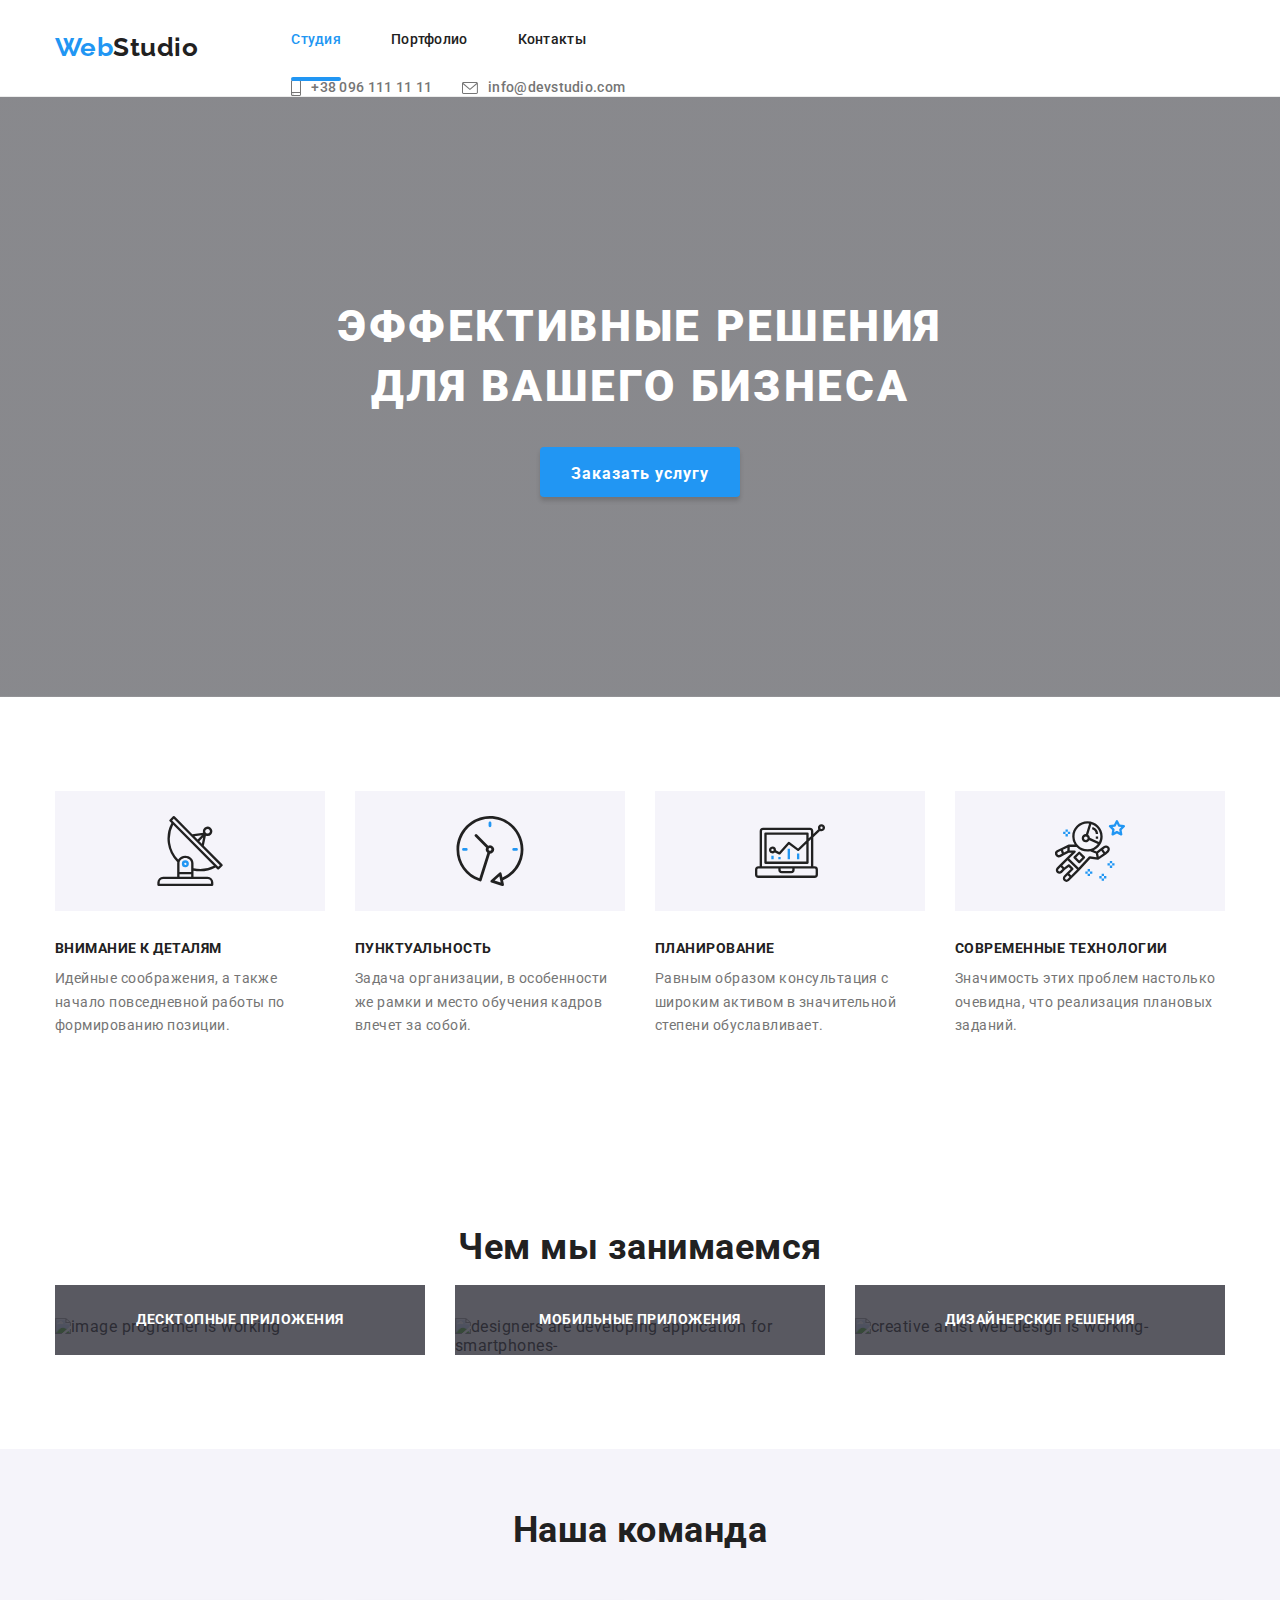
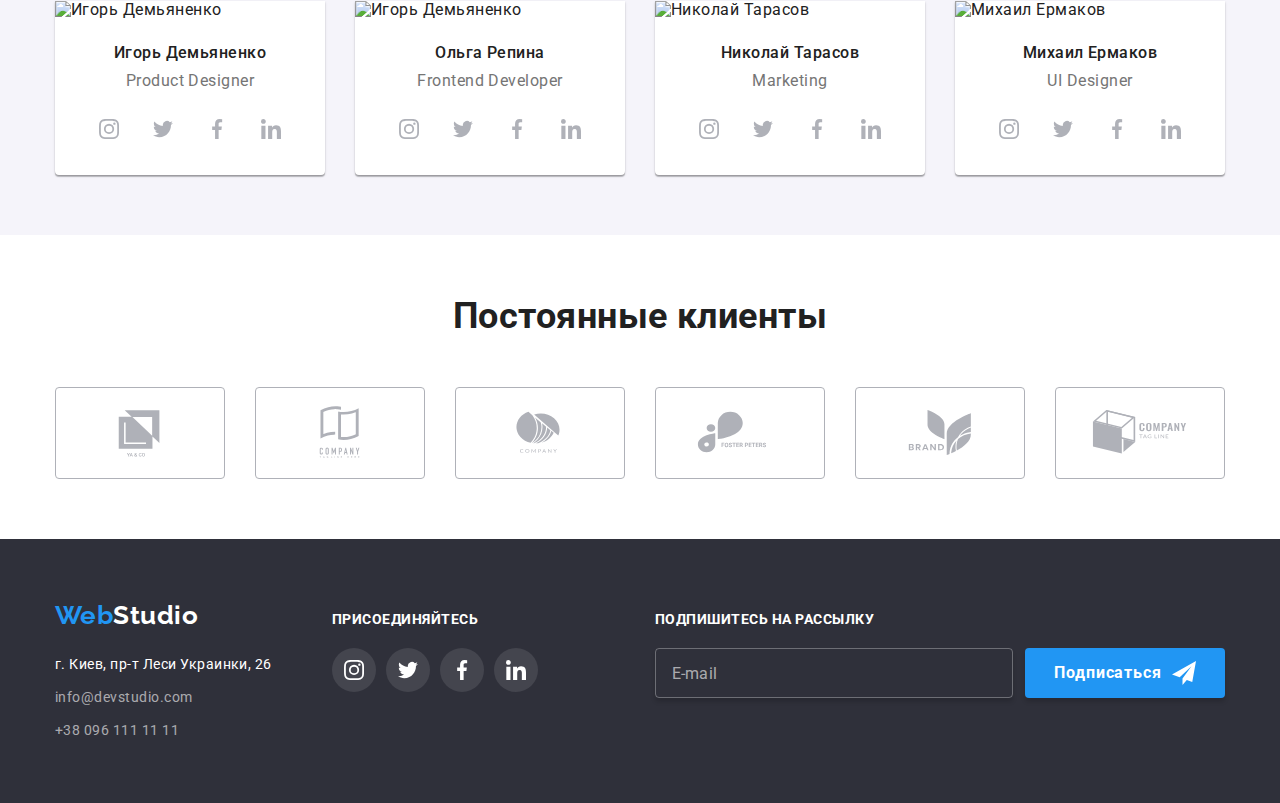
==== commit 43d566b0: "Final" ====
--- a/index.html
+++ b/index.html
@@ -5,7 +5,7 @@
     <meta charset="UTF-8">
     <meta http-equiv="X-UA-Compatible" content="IE=edge">
     <meta name="viewport" content="width=device-width, initial-scale=1.0">
-    <title>HomeWork №8</title>
+    <title>HomeWork 8</title>
     <link href="https://fonts.googleapis.com/css2?family=Raleway:wght@700&family=Roboto:wght@400;500;700;900&display=swap" rel="stylesheet">
     <link rel="stylesheet" href="./css/main.min.css"/>
 </head>
@@ -28,7 +28,6 @@
                     </svg>
                 </button>
                 <div class="header-page__menu" id="header-page__menu" data-menu>
-                    <div class="header-page__meta">
                     <ul class="site-nav">
                         <li class="site-nav__item">
                             <a href="./index.html" class="site-nav__link site-nav__link--current">Студия</a>
@@ -70,7 +69,6 @@
                             <a class="social-network__link" href="">Linkedin</a>
                         </li>
                     </ul>
-                    </div>
                 </div>
             </nav>
         </div>
@@ -217,18 +215,10 @@
             <ul class="team__list">
                 <li class="team__item" >
                     <img
-                    srcset="
-                    ./images/team/team1-270.jpg 270w,
-                    ./images/team/team1-354.jpg 354w,
-                    ./images/team/team1-450.jpg 450w,
-                    ./images/team/team1-270@2x.jpg 540w,
-                    ./images/team/team1-354@2x.jpg 708w,
-                    ./images/team/team1-450@2x.jpg 900w,
-                    "
+                    srcset="./images/team/team1-450.jpg 1x, ./images/team/team1-450@2x.jpg 2x"                    "
                     src="./images/team/team1-450.jpg"
-                    alt="Игорь Демьяненко" class="team__image"
-                    sizes="(min-width: 1200px) 25vh, (min-width: 768px) 50vh, 100vh"/>
-                    <div class="team__thumbs">
+                    alt="Игорь Демьяненко" class="team__image"/>
+                    <div class="team__thumbs"> 
                         <h3 class="team__name">Игорь Демьяненко</h3>
                         <p class="team__speciality">Product Designer</p>
                         <ul class="social-link">
@@ -265,17 +255,9 @@
                 </li>
                 <li class="team__item">
                     <img
-                    srcset="
-                    ./images/team/team2-270.jpg    270w,
-                    ./images/team/team2-354.jpg    354w,
-                    ./images/team/team2-450.jpg    450w,
-                    ./images/team/team2-270@2x.jpg 540w,
-                    ./images/team/team2-354@2x.jpg 708w,
-                    ./images/team/team2-450@2x.jpg 900w,
-                    "
+                    srcset="./images/team/team2-450.jpg 1x, ./images/team/team2-450@2x.jpg 2x"
                     src="./images/team/team2-450.jpg"
-                    alt="Игорь Демьяненко" class="team__image"
-                    sizes="(min-width: 1200px) 25vh, (min-width: 768px) 50vh, 100vh"/>
+                    alt="Игорь Демьяненко" class="team__image"/>
                     <div class="team__thumbs">
                         <h3 class="team__name">Ольга Репина</h3>
                         <p class="team__speciality">Frontend Developer</p>
@@ -313,17 +295,9 @@
                 </li>
                 <li class="team__item">
                     <img 
-                    srcset="
-                    ./images/team/team3-270.jpg    270w,
-                    ./images/team/team3-354.jpg    354w,
-                    ./images/team/team3-450.jpg    450w,
-                    ./images/team/team3-270@2x.jpg 540w,
-                    ./images/team/team3-354@2x.jpg 708w,
-                    ./images/team/team3-450@2x.jpg 900w,
-                    "
+                    srcset="./images/team/team3-450.jpg 1x, ./images/team/team3-450@2x.jpg 2x"
                     src="./images/team/team3-450.jpg"
-                    alt="Николай Тарасов" class="team__image"
-                    sizes="(min-width: 1200px) 25vh, (min-width: 768px) 50vh, 100vh"/>
+                    alt="Николай Тарасов" class="team__image"/>
                     <div class="team__thumbs">
                         <h3 class="team__name">Николай Тарасов</h3>
                         <p class="team__speciality">Marketing</p>
@@ -361,17 +335,9 @@
                 </li>
                 <li class="team__item">
                     <img 
-                    srcset="
-                    ./images/team/team4-270.jpg    270w,
-                    ./images/team/team4-354.jpg    354w,
-                    ./images/team/team4-450.jpg    450w,
-                    ./images/team/team4-270@2x.jpg 540w,
-                    ./images/team/team4-354@2x.jpg 708w,
-                    ./images/team/team4-450@2x.jpg 900w,
-                    "
+                    srcset="./images/team/team4-450.jpg 1x, ./images/team/team4-450@2x.jpg 2x"
                     src="./images/team/team2-450.jpg"
-                    alt="Михаил Ермаков" class="team__image"
-                    sizes="(min-width: 1200px) 25vh, (min-width: 768px) 50vh, 100vh"/>
+                    alt="Михаил Ермаков" class="team__image"/>
                     <div class="team__thumbs">
                         <h3 class="team__name">Михаил Ермаков</h3>
                         <p class="team__speciality">UI Designer</p>
@@ -475,7 +441,7 @@
                     </address>
                     </div>
                     <div class="page-footer__network">
-                        <h3 class="page-footer__title">Присоединяйтесь</h3>
+                        <p class="page-footer__title">Присоединяйтесь</p>
                         <ul class="social-link">
                             <li class="social-link__item">
                                 <a href="" class="social-link__button social-link__button--footer">
@@ -508,7 +474,7 @@
                         </ul>
                     </div>
                 <div class="page-footer__mailing">
-                    <h3 class="page-footer__title">Подпишитесь на рассылку</h3>
+                    <p class="page-footer__title">Подпишитесь на рассылку</p>
                     <form class="page-footer__form">
                         <div class="page-footer__fieldset">
                             <div>
--- a/css/main.min.css
+++ b/css/main.min.css
@@ -3,5 +3,5 @@
  Consolas,  'Liberation Mono',  Menlo,- monospace;font-size:1em}small{font-size:80%}sub,sup{font-size:75%;line-height:0;position:relative;vertical-align:baseline}sub{bottom:-0.25em}sup{top:-0.5em}table{text-indent:0;border-color:inherit}button,input,optgroup,select,textarea{font-family:inherit;font-size:100%;line-height:1.15;margin:0}button,select{text-transform:none}button,[type='button'],[type='reset'],[type='submit']{-webkit-appearance:button}::-moz-focus-inner{border-style:none;padding:0}:-moz-focusring{outline:1px dotted ButtonText}:-moz-ui-invalid{box-shadow:none}legend{padding:0}progress{vertical-align:baseline}::-webkit-inner-spin-button,::-webkit-outer-spin-button{height:auto}[type='search']{-webkit-appearance:textfield;outline-offset:-2px}::-webkit-search-decoration{-webkit-appearance:none}::-webkit-file-upload-button{-webkit-appearance:button;font:inherit}summary{display:list-item}body{background-color:#ffffff;color:#212121;font-family:Roboto, sans-serif;letter-spacing:0.03em}img{display:block;max-width:100%;height:auto}.site-nav,.contact,.social-network,.work__list,.about__list,.team__list,.clients__list,.address__list,.social-link{list-style:none;padding:0;margin:0}.header-page__container,.hero__container,.work__container,.about__container,.team__container,.clients__container,.page-footer__container{margin:0 auto;padding-left:15px;padding-right:15px;min-width:320px}.work,.team,.clients,.page-footer{padding-top:60px;padding-bottom:60px}.team__title,.clients__title{margin-top:0;margin-bottom:30px;text-align:center;color:#212121;font-weight:700;font-size:24px;line-height:1.14}.hero__button,.field__button,.page-footer__button{color:#ffffff;background-color:#2196F3;font-weight:700;font-size:16px;line-height:1.88;letter-spacing:0.06em;text-decoration:none;-webkit-box-shadow:0px 4px 4px rgba(0,0,0,0.15);box-shadow:0px 4px 4px rgba(0,0,0,0.15);border-radius:4px;border-color:transparent;padding:10px;height:50px;min-width:200px;cursor:pointer}.privat-policy__checkbox,.work__hidden{position:absolute;width:1px;height:1px;margin:-1px;border:0;padding:0;white-space:nowrap;-webkit-clip-path:inset(100%);clip-path:inset(100%);clip:rect(0 0 0 0);overflow:hidden}.header-page{position:relative;border-bottom:1px solid #ECECEC}@media screen and (min-width: 480px){.header-page__container{width:480px}}@media screen and (min-width: 768px){.header-page__container{width:768px}}@media screen and (min-width: 1200px){.header-page__container{width:1200px}}.header-page__nav{display:-webkit-box;display:-ms-flexbox;display:flex;-webkit-box-align:center;-ms-flex-align:center;align-items:center;min-height:60px}@media screen and (max-width: 767px){.header-page__nav{-webkit-box-pack:justify;-ms-flex-pack:justify;justify-content:space-between}}@media screen and (max-width: 767px){.header-page__meta{margin-left:40px;margin-bottom:48px}}@media screen and (min-width: 768px){.header-page__meta{display:-webkit-box;display:-ms-flexbox;display:flex;-webkit-box-align:center;-ms-flex-align:center;align-items:center;-webkit-box-pack:justify;-ms-flex-pack:justify;justify-content:space-between}}.logo{margin:0;color:#212121;font-family:Raleway, sans-serif;font-size:24px;font-weight:700;line-height:1.17;text-decoration:none}@media screen and (min-width: 768px){.logo{font-size:26px;line-height:1.29}}.logo__style{color:#2196F3}.header-page__button{display:-webkit-box;display:-ms-flexbox;display:flex;-webkit-box-align:center;-ms-flex-align:center;align-items:center;-webkit-box-pack:center;-ms-flex-pack:center;justify-content:center;background-color:transparent;border:none;padding:0;margin:0}.header-page__button:hover,.header-page__button:focus{color:#2196F3}@media screen and (min-width: 768px){.header-page__button{display:none}}.header-page__icon{fill:currentColor;width:40px;height:40px}.header-page__button .header-page__icon--cross{display:none}.header-page__button.is-open .header-page__icon--cross{display:block}.header-page__button.is-open .header-page__icon--menu{display:none}@media screen and (max-width: 767px){.header-page__menu{display:none;position:absolute;top:100%;left:0;width:100%;background:#FFFFFF;-webkit-box-shadow:0px 4px 8px rgba(0,0,0,0.04),0px 2px 4px rgba(0,0,0,0.08),0px 1px 3px rgba(0,0,0,0.16);box-shadow:0px 4px 8px rgba(0,0,0,0.04),0px 2px 4px rgba(0,0,0,0.08),0px 1px 3px rgba(0,0,0,0.16)}.header-page__menu.is-open{display:block}}@media screen and (min-width: 768px){.header-page__menu{margin-left:88px}}@media screen and (min-width: 1200px){.header-page__menu{margin-left:93px}}@media screen and (max-width: 767px){.site-nav{margin-bottom:306px}}@media screen and (min-width: 768px){.site-nav{display:-webkit-box;display:-ms-flexbox;display:flex}}@media screen and (min-width: 768px) and (max-width: 1199px){.site-nav{margin-right:84px}}@media screen and (min-width: 1200px){.site-nav{margin-right:305px}}@media screen and (max-width: 767px){.site-nav__item:not(:last-child){margin-bottom:32px}}@media screen and (min-width: 768px){.site-nav__item:not(:last-child){margin-right:50px}}.site-nav__link{color:#212121;font-size:40px;font-weight:500;line-height:1.18;letter-spacing:0.02em;text-decoration:none;-webkit-transition:color 250ms cubic-bezier(0.4, 0, 0.2, 1);transition:color 250ms cubic-bezier(0.4, 0, 0.2, 1)}.site-nav__link:hover,.site-nav__link:focus{color:#2196F3}@media screen and (min-width: 768px){.site-nav__link{font-size:14px;line-height:1.14;padding-top:32px;padding-bottom:32px;display:block}}.site-nav__link--current{color:#2196F3}@media screen and (min-width: 768px){.site-nav__link--current{position:relative}.site-nav__link--current::after{position:absolute;content:"";bottom:-1px;left:0;border-radius:4px;height:4px;width:100%;background-color:#2196F3}}@media screen and (max-width: 767px){.contact{margin-bottom:64px}}@media screen and (min-width: 768px){.contact{display:-webkit-box;display:-ms-flexbox;display:flex;-webkit-box-orient:vertical;-webkit-box-direction:reverse;-ms-flex-direction:column-reverse;flex-direction:column-reverse}}@media screen and (min-width: 1200px){.contact{margin-left:auto;-webkit-box-orient:horizontal;-webkit-box-direction:normal;-ms-flex-direction:row;flex-direction:row}}@media screen and (max-width: 767px){.contact__item:not(:last-child){margin-bottom:30px}}@media screen and (min-width: 768px) and (max-width: 1199px){.contact__item:not(:first-child){margin-bottom:10px}}@media screen and (min-width: 1200px){.contact__item:not(:last-child){margin-right:30px}}.contact__link{font-size:24px;line-height:1.17;font-weight:500;letter-spacing:0.02em;text-decoration:none;color:#757575}@media screen and (max-width: 767px){.contact__link--mobile{font-size:34px;color:#2196F3}}@media screen and (min-width: 768px){.contact__link{display:-webkit-box;display:-ms-flexbox;display:flex;-webkit-box-align:center;-ms-flex-align:center;align-items:center;-webkit-box-pack:center;-ms-flex-pack:center;justify-content:center;font-size:12px;line-height:1.14;-webkit-transition:color 250ms cubic-bezier(0.4, 0, 0.2, 1);transition:color 250ms cubic-bezier(0.4, 0, 0.2, 1)}.contact__link:hover,.contact__link:focus{color:#2196F3}}@media screen and (min-width: 1200px){.contact__link{font-size:14px}}.contact__icon{margin-right:8px;fill:currentColor}@media screen and (max-width: 767px){.contact__icon{display:none}}@media screen and (min-width: 1200px){.contact__icon{margin-right:10px}}.social-network{display:-webkit-box;display:-ms-flexbox;display:flex;-ms-flex-wrap:wrap;flex-wrap:wrap}@media screen and (min-width: 768px){.social-network{display:none}}.social-network__item{padding:0 10px;border-right:1px solid rgba(33,33,33,0.2)}.social-network__item:last-child{padding-right:0;border-right:none}.social-network__item:first-child{padding-left:0}.social-network__link{color:#2196F3;font-weight:500;font-size:18px;line-height:1.22;letter-spacing:0.02em;text-decoration:none}.hero{background-repeat:no-repeat;background-position:center;background-size:cover;background-color:#C4C4C4;text-align:center;padding:118px 0;margin-left:auto;margin-right:auto;background-image:-webkit-gradient(linear, left top, right top, from(rgba(47,48,58,0.4)), to(rgba(47,48,58,0.4))),url(/images/hero/hero-450.jpg);background-image:linear-gradient(to right, rgba(47,48,58,0.4), rgba(47,48,58,0.4)),url(/images/hero/hero-450.jpg)}@media screen and (min-device-pixel-ratio: 2), screen and (-webkit-min-device-pixel-ratio: 2), screen and (min-resolution: 192dpi), screen and (min-resolution: 2dppx){.hero{background-image:-webkit-gradient(linear, left top, right top, from(rgba(47,48,58,0.4)), to(rgba(47,48,58,0.4))),url(/images/hero/hero-450@2x.jpg);background-image:linear-gradient(to right, rgba(47,48,58,0.4), rgba(47,48,58,0.4)),url(/images/hero/hero-450@2x.jpg)}}@media screen and (min-width: 768px){.hero{background-image:-webkit-gradient(linear, left top, right top, from(rgba(47,48,58,0.4)), to(rgba(47,48,58,0.4))),url(/images/hero/hero-768.jpg);background-image:linear-gradient(to right, rgba(47,48,58,0.4), rgba(47,48,58,0.4)),url(/images/hero/hero-768.jpg)}}@media screen and (min-width: 768px) and (min-device-pixel-ratio: 2), screen and (min-width: 768px) and (-webkit-min-device-pixel-ratio: 2), screen and (min-width: 768px) and (min-resolution: 192dpi), screen and (min-width: 768px) and (min-resolution: 2dppx){.hero{background-image:-webkit-gradient(linear, left top, right top, from(rgba(47,48,58,0.4)), to(rgba(47,48,58,0.4))),url(/images/hero/hero-768@2x.jpg);background-image:linear-gradient(to right, rgba(47,48,58,0.4), rgba(47,48,58,0.4)),url(/images/hero/hero-768@2x.jpg)}}@media screen and (min-width: 1200px){.hero{padding:200px 0;max-width:1600px;background-image:-webkit-gradient(linear, left top, right top, from(rgba(47,48,58,0.4)), to(rgba(47,48,58,0.4))),url(/images/hero/hero-1200.jpg);background-image:linear-gradient(to right, rgba(47,48,58,0.4), rgba(47,48,58,0.4)),url(/images/hero/hero-1200.jpg)}}@media screen and (min-width: 1200px) and (min-device-pixel-ratio: 2), screen and (min-width: 1200px) and (-webkit-min-device-pixel-ratio: 2), screen and (min-width: 1200px) and (min-resolution: 192dpi), screen and (min-width: 1200px) and (min-resolution: 2dppx){.hero{background-image:-webkit-gradient(linear, left top, right top, from(rgba(47,48,58,0.4)), to(rgba(47,48,58,0.4))),url(/images/hero/hero-1200@2x.jpg);background-image:linear-gradient(to right, rgba(47,48,58,0.4), rgba(47,48,58,0.4)),url(/images/hero/hero-1200@2x.jpg)}}@media screen and (min-width: 480px){.hero__container{width:480px}}@media screen and (min-width: 768px){.hero__container{width:768px}}@media screen and (min-width: 1200px){.hero__container{width:1200px}}.hero__title{margin-top:0;margin-bottom:0;color:#ffffff;font-weight:900;font-size:26px;line-height:1.61;letter-spacing:0.06em;text-transform:uppercase;max-width:360px;margin-left:auto;margin-right:auto}@media screen and (min-width: 1200px){.hero__title{font-size:44px;line-height:1.36;max-width:700px}}.hero__button{margin-top:30px}.backdrop{position:fixed;top:0;left:0;width:100%;height:100%;background-color:rgba(0,0,0,0.2);-webkit-transition:opacity 250ms cubic-bezier(0.4, 0, 0.2, 1);transition:opacity 250ms cubic-bezier(0.4, 0, 0.2, 1)}.backdrop.is-hidden{opacity:0;pointer-events:none}.backdrop.is-hidden .modal{-webkit-transform:translate(-50%, -80%) scale(0.39);transform:translate(-50%, -80%) scale(0.39)}.modal{position:absolute;top:50%;left:50%;opacity:1;width:450px;padding:40px;background-color:#ffffff;-webkit-box-shadow:0px 1px 3px rgba(0,0,0,0.12),0px 1px 1px rgba(0,0,0,0.14),0px 2px 1px rgba(0,0,0,0.2);box-shadow:0px 1px 3px rgba(0,0,0,0.12),0px 1px 1px rgba(0,0,0,0.14),0px 2px 1px rgba(0,0,0,0.2);border-radius:4px;-webkit-transform:translate(-50%, -50%) scale(1);transform:translate(-50%, -50%) scale(1);-webkit-transition:opacity 250ms cubic-bezier(0.4, 0, 0.2, 1),-webkit-transform 500ms cubic-bezier(0.4, 0, 0.2, 1);transition:opacity 250ms cubic-bezier(0.4, 0, 0.2, 1),-webkit-transform 500ms cubic-bezier(0.4, 0, 0.2, 1);transition:transform 500ms cubic-bezier(0.4, 0, 0.2, 1),opacity 250ms cubic-bezier(0.4, 0, 0.2, 1);transition:transform 500ms cubic-bezier(0.4, 0, 0.2, 1),opacity 250ms cubic-bezier(0.4, 0, 0.2, 1),-webkit-transform 500ms cubic-bezier(0.4, 0, 0.2, 1)}@media screen and (min-width: 1200px){.modal{width:528px}}.modal__icon{fill:currentColor;width:18px;height:18px}.modal__title{font-weight:700;font-size:20px;line-height:1.5;margin:0 0 12px 0;text-align:center;color:#212121}@media screen and (min-width: 1200px){.modal__title{line-height:1.15}}.modal__button{position:absolute;display:-webkit-box;display:-ms-flexbox;display:flex;-webkit-box-align:center;-ms-flex-align:center;align-items:center;-webkit-box-pack:center;-ms-flex-pack:center;justify-content:center;padding:0;right:8px;top:8px;border-radius:50%;border:1px solid rgba(0,0,0,0.1);color:#000000;background:#ffffff;width:30px;height:30px;cursor:pointer}.modal__button:hover,.modal__button:focus{color:#2196F3}.form{width:370px}@media screen and (min-width: 1200px){.form{width:448px}}.field{position:relative;display:-webkit-box;display:-ms-flexbox;display:flex;-webkit-box-orient:vertical;-webkit-box-direction:normal;-ms-flex-direction:column;flex-direction:column;margin-bottom:10px}.field__label{font-size:12px;line-height:1.17;letter-spacing:0.01em;color:#757575;margin-bottom:4px}.field__input{padding:11px 12px 11px 42px;border:1px solid rgba(33,33,33,0.2);border-radius:4px;height:40px}.field__input:focus{border:1px solid #2196F3;cursor:pointer;outline:none}.field__input:hover{cursor:pointer}.field__icon{position:absolute;left:12px;bottom:11px;width:18px;height:18px;-webkit-transition:background-color 250ms cubic-bezier(0.4, 0, 0.2, 1);transition:background-color 250ms cubic-bezier(0.4, 0, 0.2, 1);fill:currentColor;cursor:pointer}.field__input:focus+.field__icon{color:#2196F3}.field__textarea{border:1px solid rgba(33,33,33,0.2);border-radius:4px;padding:11px 12px;height:120px;width:100%;resize:none}.field__textarea:focus{border:1px solid #2196F3;outline:none}.field__textarea::-webkit-input-placeholder{font-size:14px;line-height:1.17;letter-spacing:0.01em;color:rgba(117,117,117,0.5)}.field__textarea:-ms-input-placeholder{font-size:14px;line-height:1.17;letter-spacing:0.01em;color:rgba(117,117,117,0.5)}.field__textarea::-ms-input-placeholder{font-size:14px;line-height:1.17;letter-spacing:0.01em;color:rgba(117,117,117,0.5)}.field__textarea::placeholder{font-size:14px;line-height:1.17;letter-spacing:0.01em;color:rgba(117,117,117,0.5)}.privat-policy{position:relative;margin-bottom:30px}.privat-policy__link{color:#2196F3}.privat-policy__label{display:-webkit-box;display:-ms-flexbox;display:flex;-webkit-box-align:center;-ms-flex-align:center;align-items:center;-webkit-box-pack:justify;-ms-flex-pack:justify;justify-content:space-between;font-size:12px;line-height:1.17;color:#757575}@media screen and (min-width: 1200px){.privat-policy__label{font-size:14px;line-height:1.71;-webkit-box-pack:space-evenly;-ms-flex-pack:space-evenly;justify-content:space-evenly}}.privat-policy__icon{display:inline-block;width:16px;height:15px;border:2px solid #212121;border-radius:2px}.privat-policy__checkbox:checked+.privat-policy__icon{border-color:transparent;background-image:url(/images/check-active.svg);background-origin:border-box;background-size:contain}.field__button{display:block;margin-left:auto;margin-right:auto;-webkit-transition:background-color 250ms cubic-bezier(0.4, 0, 0.2, 1);transition:background-color 250ms cubic-bezier(0.4, 0, 0.2, 1)}.field__button:hover,.field__button:focus{background-color:#188CE8}@media screen and (min-width: 1200px){.work{padding-top:94px;padding-bottom:94px}}@media screen and (min-width: 480px){.work__container{width:480px}}@media screen and (min-width: 768px){.work__container{width:768px}}@media screen and (min-width: 1200px){.work__container{width:1200px}}.work__image{display:-webkit-box;display:-ms-flexbox;display:flex;-webkit-box-align:center;-ms-flex-align:center;align-items:center;-webkit-box-pack:center;-ms-flex-pack:center;justify-content:center;background-color:#F5F4FA;height:120px;border:none}.work__icon{width:70px;height:70px}.work__thumbs{padding-top:30px}.work__title{font-weight:700;font-size:14px;line-height:1.14;text-transform:uppercase;margin-top:0;margin-bottom:10px}.work__description{margin-top:0;margin-bottom:0;font-size:14px;line-height:1.71;text-align:left;color:#757575}.work__list{margin:-15px;display:-webkit-box;display:-ms-flexbox;display:flex;-ms-flex-wrap:wrap;flex-wrap:wrap}.work__item{margin:15px;-ms-flex-preferred-size:calc((100% - 30px) / 1);flex-basis:calc((100% - 30px) / 1)}@media screen and (min-width: 768px){.work__item{-ms-flex-preferred-size:calc((100% - 60px) / 2);flex-basis:calc((100% - 60px) / 2)}}@media screen and (min-width: 1200px){.work__item{-ms-flex-preferred-size:calc((100% - 120px) / 4);flex-basis:calc((100% - 120px) / 4)}}.about{padding-top:94px;padding-bottom:94px}@media screen and (max-width: 1199px){.about{display:none}}@media screen and (min-width: 1200px){.about__container{width:1200px}}.about__title{margin-top:0;margin-bottom:50px;text-align:center;color:#212121;font-weight:700;font-size:36px;line-height:1.17}.about__list{display:-webkit-box;display:-ms-flexbox;display:flex;-webkit-box-pack:justify;-ms-flex-pack:justify;justify-content:space-between}.about__item{position:relative;width:370px;z-index:-1}.about__image{width:370px}.about__subject{position:absolute;left:0;bottom:0;margin:0;padding:27px 0;width:100%;height:70px;background:rgba(47,48,58,0.8);font-weight:700;font-size:14px;line-height:1.14;text-align:center;text-transform:uppercase;color:#FFFFFF}.team{background-color:#F5F4FA}@media screen and (min-width: 480px){.team__container{width:480px}}@media screen and (min-width: 768px){.team__container{width:768px}}@media screen and (min-width: 1200px){.team__container{width:1200px}}@media screen and (min-width: 1200px){.team__title{font-size:36px;line-height:1.17;margin-bottom:50px}}.team__thumbs{text-align:center;padding:30px 122px 24px 122px}@media screen and (min-width: 768px){.team__thumbs{padding:30px 74px 24px 74px}}@media screen and (min-width: 1200px){.team__thumbs{padding:30px 32px}}.team__name{margin-top:0;margin-bottom:10px;font-size:16px;font-weight:500;line-height:1.17}.team__speciality{margin-top:0;margin-bottom:16px;font-size:16px;line-height:1.17;color:#757575}.team__list{display:-webkit-box;display:-ms-flexbox;display:flex;-ms-flex-wrap:wrap;flex-wrap:wrap}@media screen and (min-width: 768px){.team__list{margin:-15px}}.team__item{background-color:#ffffff;-webkit-box-shadow:0px 1px 3px rgba(0,0,0,0.12),0px 1px 1px rgba(0,0,0,0.14),0px 2px 1px rgba(0,0,0,0.2);box-shadow:0px 1px 3px rgba(0,0,0,0.12),0px 1px 1px rgba(0,0,0,0.14),0px 2px 1px rgba(0,0,0,0.2);border-radius:0px 0px 4px 4px}@media screen and (max-width: 767px){.team__item:not(:last-child){margin-bottom:30px}}@media screen and (min-width: 768px){.team__item{margin:15px;-ms-flex-preferred-size:calc((100% - 60px) / 2);flex-basis:calc((100% - 60px) / 2)}}@media screen and (min-width: 1200px){.team__item{-ms-flex-preferred-size:calc((100% - 120px) / 4);flex-basis:calc((100% - 120px) / 4)}}@media screen and (min-width: 480px){.clients__container{width:480px}}@media screen and (min-width: 768px){.clients__container{width:768px}}@media screen and (min-width: 1200px){.clients__container{width:1200px}}@media screen and (min-width: 1200px){.clients__title{font-size:36px;line-height:1.17;margin-bottom:50px}}.clients__icon{fill:currentcolor;width:106px;height:60px}.clients__list{display:-webkit-box;display:-ms-flexbox;display:flex;-ms-flex-wrap:wrap;flex-wrap:wrap;margin:-15px}.clients__item{margin:15px;-ms-flex-preferred-size:calc((100% - 60px) / 2);flex-basis:calc((100% - 60px) / 2)}@media screen and (min-width: 768px){.clients__item{-ms-flex-preferred-size:calc((100% - 90px) / 3);flex-basis:calc((100% - 90px) / 3)}}@media screen and (min-width: 1200px){.clients__item{-ms-flex-preferred-size:calc((100% - 180px) / 6);flex-basis:calc((100% - 180px) / 6)}}.clients__button{display:-webkit-box;display:-ms-flexbox;display:flex;-webkit-box-align:center;-ms-flex-align:center;align-items:center;-webkit-box-pack:center;-ms-flex-pack:center;justify-content:center;border:1px solid #AFB1B8;border-radius:4px;color:#AFB1B8;width:210px;height:92px;cursor:pointer;-webkit-transition:color 250ms cubic-bezier(0.4, 0, 0.2, 1),border 250ms cubic-bezier(0.4, 0, 0.2, 1);transition:color 250ms cubic-bezier(0.4, 0, 0.2, 1),border 250ms cubic-bezier(0.4, 0, 0.2, 1)}.clients__button:hover{color:#2196F3;border:1px solid #2196F3}@media screen and (min-width: 768px) and (max-width: 1199px){.clients__button{width:226px}}@media screen and (min-width: 1200px){.clients__button{width:170px}}.page-footer{background-color:#2F303A}@media screen and (min-width: 480px){.page-footer__container{width:480px}}@media screen and (min-width: 768px){.page-footer__container{width:768px;display:-webkit-box;display:-ms-flexbox;display:flex;-ms-flex-wrap:wrap;flex-wrap:wrap}}@media screen and (max-width: 1199px){.page-footer__container{text-align:center}}@media screen and (min-width: 1200px){.page-footer__container{width:1200px;-webkit-box-align:baseline;-ms-flex-align:baseline;align-items:baseline}}@media screen and (min-width: 768px) and (max-width: 1199px){.page-footer__meta{margin-left:61px}}.page-footer__logo{color:#ffffff}.page-footer__title{margin-top:0;font-weight:700;font-size:14px;line-height:1.14;text-transform:uppercase;color:#ffffff;margin-bottom:20px}@media screen and (max-width: 767px){.page-footer__network{margin-top:60px;display:inline-block}}@media screen and (min-width: 768px) and (max-width: 1199px){.page-footer__network{margin-left:165px;margin-top:5px}}@media screen and (min-width: 1200px){.page-footer__network{margin-left:60px}}@media screen and (max-width: 1199px){.page-footer__mailing{margin-top:60px;width:450px}}@media screen and (min-width: 768px) and (max-width: 1199px){.page-footer__mailing{margin-left:auto;margin-right:auto}}@media screen and (min-width: 1200px){.page-footer__mailing{margin-left:auto}}@media screen and (min-width: 1200px){.page-footer__fieldset{display:-webkit-box;display:-ms-flexbox;display:flex}}.page-footer__button{display:-webkit-box;display:-ms-flexbox;display:flex;-webkit-box-align:center;-ms-flex-align:center;align-items:center;-webkit-box-pack:center;-ms-flex-pack:center;justify-content:center}@media screen and (max-width: 1199px){.page-footer__button{margin:20px auto 0 auto}}.page-footer__icon{margin-left:10px;fill:currentColor}.address{margin-top:20px}.address__item{margin-bottom:8px}@media screen and (min-width: 1200px){.address__item{margin-bottom:9px}.address__item:last-child{margin-bottom:0}}.address__location{color:#FFFFFF;font-size:14px;line-height:1.71;text-decoration:none;font-style:normal}.address__contacts{color:rgba(255,255,255,0.6);font-size:14px;line-height:1.71;text-decoration:none;font-style:normal}.address__contacts:hover,.address__contacts:focus{color:#2196F3}.page-footer__input{width:450px;height:50px;border:1px solid rgba(255,255,255,0.3);-webkit-box-shadow:0px 4px 4px 0px rgba(0,0,0,0.15);box-shadow:0px 4px 4px 0px rgba(0,0,0,0.15);border-radius:4px;background-color:rgba(33,150,243,0);color:#ffffff;padding:15px 16px}@media screen and (min-width: 1200px){.page-footer__input{width:358px;margin-right:12px}}.page-footer__input::-webkit-input-placeholder{font-size:16px;line-height:1, 25;letter-spacing:0.01em;color:rgba(255,255,255,0.6)}.page-footer__input:-ms-input-placeholder{font-size:16px;line-height:1, 25;letter-spacing:0.01em;color:rgba(255,255,255,0.6)}.page-footer__input::-ms-input-placeholder{font-size:16px;line-height:1, 25;letter-spacing:0.01em;color:rgba(255,255,255,0.6)}.page-footer__input::placeholder{font-size:16px;line-height:1, 25;letter-spacing:0.01em;color:rgba(255,255,255,0.6)}.social-link{display:-webkit-box;display:-ms-flexbox;display:flex}.social-link__icon{fill:currentColor;width:20px;height:20px}.social-link__item{display:-webkit-box;display:-ms-flexbox;display:flex;margin-right:10px}.social-link__item:last-child{margin-right:0}.social-link__button{display:-webkit-box;display:-ms-flexbox;display:flex;-webkit-box-align:center;-ms-flex-align:center;align-items:center;-webkit-box-pack:center;-ms-flex-pack:center;justify-content:center;padding:0;border:none;border-radius:50%;color:#AFB1B8;background-color:#ffffff;width:44px;height:44px;-webkit-transition:color 250ms cubic-bezier(0.4, 0, 0.2, 1),background-color 250ms cubic-bezier(0.4, 0, 0.2, 1);transition:color 250ms cubic-bezier(0.4, 0, 0.2, 1),background-color 250ms cubic-bezier(0.4, 0, 0.2, 1)}.social-link__button:hover{color:#ffffff;background-color:#2196F3}.social-link__button--footer{color:#ffffff;background:rgba(255,255,255,0.1)}
+ monospace;font-size:1em}small{font-size:80%}sub,sup{font-size:75%;line-height:0;position:relative;vertical-align:baseline}sub{bottom:-0.25em}sup{top:-0.5em}table{text-indent:0;border-color:inherit}button,input,optgroup,select,textarea{font-family:inherit;font-size:100%;line-height:1.15;margin:0}button,select{text-transform:none}button,[type='button'],[type='reset'],[type='submit']{-webkit-appearance:button}::-moz-focus-inner{border-style:none;padding:0}:-moz-focusring{outline:1px dotted ButtonText}:-moz-ui-invalid{box-shadow:none}legend{padding:0}progress{vertical-align:baseline}::-webkit-inner-spin-button,::-webkit-outer-spin-button{height:auto}[type='search']{-webkit-appearance:textfield;outline-offset:-2px}::-webkit-search-decoration{-webkit-appearance:none}::-webkit-file-upload-button{-webkit-appearance:button;font:inherit}summary{display:list-item}body{background-color:#ffffff;color:#212121;font-family:Roboto, sans-serif;letter-spacing:0.03em}img{display:block;width:100%;height:auto}.site-nav,.contact,.social-network,.work__list,.about__list,.team__list,.clients__list,.address__list,.social-link{list-style:none;padding:0;margin:0}.header-page__container,.hero__container,.work__container,.about__container,.team__container,.clients__container,.page-footer__container{margin-left:auto;margin-right:auto;padding-left:15px;padding-right:15px;min-width:320px}.work,.team,.clients,.page-footer{padding-top:60px;padding-bottom:60px}.team__title,.clients__title{margin-top:0;margin-bottom:30px;text-align:center;color:#212121;font-weight:700;font-size:24px;line-height:1.14}.hero__button,.field__button,.page-footer__button{color:#ffffff;background-color:#2196F3;font-weight:700;font-size:16px;line-height:1.88;letter-spacing:0.06em;text-decoration:none;-webkit-box-shadow:0px 4px 4px rgba(0,0,0,0.15);box-shadow:0px 4px 4px rgba(0,0,0,0.15);border-radius:4px;border-color:transparent;padding:10px;height:50px;min-width:200px;cursor:pointer}.privat-policy__checkbox,.work__hidden{position:absolute;width:1px;height:1px;margin:-1px;border:0;padding:0;white-space:nowrap;-webkit-clip-path:inset(100%);clip-path:inset(100%);clip:rect(0 0 0 0);overflow:hidden}.header-page{border-bottom:1px solid #ECECEC}.header-page__container{position:relative}@media screen and (min-width: 480px){.header-page__container{width:480px}}@media screen and (min-width: 768px){.header-page__container{width:768px}}@media screen and (min-width: 1200px){.header-page__container{width:1200px}}.header-page__nav{display:-webkit-box;display:-ms-flexbox;display:flex;-webkit-box-align:center;-ms-flex-align:center;align-items:center;min-height:60px}@media screen and (max-width: 767px){.header-page__nav{-webkit-box-pack:justify;-ms-flex-pack:justify;justify-content:space-between}}@media screen and (max-width: 767px){.header-page__meta{padding:48px 40px 48px 40px}}@media screen and (min-width: 768px){.header-page__meta{display:-webkit-box;display:-ms-flexbox;display:flex;-webkit-box-align:center;-ms-flex-align:center;align-items:center;-webkit-box-pack:justify;-ms-flex-pack:justify;justify-content:space-between}}.logo{margin:0;color:#212121;font-family:Raleway, sans-serif;font-size:24px;font-weight:700;line-height:1.17;text-decoration:none}@media screen and (min-width: 768px){.logo{font-size:26px;line-height:1.29}}.logo__style{color:#2196F3}.header-page__button{display:-webkit-box;display:-ms-flexbox;display:flex;-webkit-box-align:center;-ms-flex-align:center;align-items:center;-webkit-box-pack:center;-ms-flex-pack:center;justify-content:center;background-color:transparent;border:none;padding:0;margin:0;z-index:1}.header-page__button:hover,.header-page__button:focus{color:#2196F3}@media screen and (min-width: 768px){.header-page__button{display:none}}.header-page__icon{fill:currentColor;width:40px;height:40px}.header-page__button .header-page__icon--cross{display:none}.header-page__button.is-open .header-page__icon--cross{display:block}.header-page__button.is-open .header-page__icon--menu{display:none}@media screen and (max-width: 767px){.header-page__menu{display:none;position:absolute;top:0;left:0;width:100%;background:#FFFFFF;-webkit-box-shadow:0px 4px 8px rgba(0,0,0,0.04),0px 2px 4px rgba(0,0,0,0.08),0px 1px 3px rgba(0,0,0,0.16);box-shadow:0px 4px 8px rgba(0,0,0,0.04),0px 2px 4px rgba(0,0,0,0.08),0px 1px 3px rgba(0,0,0,0.16)}.header-page__menu.is-open{display:block}}@media screen and (min-width: 768px){.header-page__menu{margin-left:88px}}@media screen and (min-width: 1200px){.header-page__menu{margin-left:93px}}@media screen and (max-width: 767px){.site-nav{margin-bottom:306px}}@media screen and (min-width: 768px){.site-nav{display:-webkit-box;display:-ms-flexbox;display:flex}}@media screen and (min-width: 768px) and (max-width: 1199px){.site-nav{margin-right:84px}}@media screen and (min-width: 1200px){.site-nav{margin-right:305px}}@media screen and (max-width: 767px){.site-nav__item:not(:last-child){margin-bottom:32px}}@media screen and (min-width: 768px){.site-nav__item:not(:last-child){margin-right:50px}}.site-nav__link{color:#212121;font-size:40px;font-weight:500;line-height:1.18;letter-spacing:0.02em;text-decoration:none;-webkit-transition:color 250ms cubic-bezier(0.4, 0, 0.2, 1);transition:color 250ms cubic-bezier(0.4, 0, 0.2, 1)}.site-nav__link:hover,.site-nav__link:focus{color:#2196F3}@media screen and (min-width: 768px){.site-nav__link{font-size:14px;line-height:1.14;padding-top:32px;padding-bottom:32px;display:block}}.site-nav__link--current{color:#2196F3}@media screen and (min-width: 768px){.site-nav__link--current{position:relative}.site-nav__link--current::after{position:absolute;content:"";bottom:-1px;left:0;border-radius:4px;height:4px;width:100%;background-color:#2196F3}}@media screen and (max-width: 767px){.contact{margin-bottom:64px}}@media screen and (min-width: 768px){.contact{display:-webkit-box;display:-ms-flexbox;display:flex;-webkit-box-orient:vertical;-webkit-box-direction:reverse;-ms-flex-direction:column-reverse;flex-direction:column-reverse}}@media screen and (min-width: 1200px){.contact{margin-left:auto;-webkit-box-orient:horizontal;-webkit-box-direction:normal;-ms-flex-direction:row;flex-direction:row}}@media screen and (max-width: 767px){.contact__item:not(:last-child){margin-bottom:30px}}@media screen and (min-width: 768px) and (max-width: 1199px){.contact__item:not(:first-child){margin-bottom:10px}}@media screen and (min-width: 1200px){.contact__item:not(:last-child){margin-right:30px}}.contact__link{font-size:24px;line-height:1.17;font-weight:500;letter-spacing:0.02em;text-decoration:none;color:#757575}@media screen and (max-width: 767px){.contact__link--mobile{font-size:34px;color:#2196F3}}@media screen and (min-width: 768px){.contact__link{display:-webkit-box;display:-ms-flexbox;display:flex;-webkit-box-align:center;-ms-flex-align:center;align-items:center;-webkit-box-pack:center;-ms-flex-pack:center;justify-content:center;font-size:12px;line-height:1.14;-webkit-transition:color 250ms cubic-bezier(0.4, 0, 0.2, 1);transition:color 250ms cubic-bezier(0.4, 0, 0.2, 1)}.contact__link:hover,.contact__link:focus{color:#2196F3}}@media screen and (min-width: 1200px){.contact__link{font-size:14px}}.contact__icon{margin-right:8px;fill:currentColor}@media screen and (max-width: 767px){.contact__icon{display:none}}@media screen and (min-width: 1200px){.contact__icon{margin-right:10px}}.social-network{display:-webkit-box;display:-ms-flexbox;display:flex;-ms-flex-wrap:wrap;flex-wrap:wrap}@media screen and (min-width: 768px){.social-network{display:none}}.social-network__item{padding:0 10px;border-right:1px solid rgba(33,33,33,0.2)}.social-network__item:last-child{padding-right:0;border-right:none}.social-network__item:first-child{padding-left:0}.social-network__link{color:#2196F3;font-weight:500;font-size:18px;line-height:1.22;letter-spacing:0.02em;text-decoration:none}.hero{background-repeat:no-repeat;background-position:center;background-size:cover;background-color:#C4C4C4;text-align:center;padding:118px 0;margin-left:auto;margin-right:auto;background-image:-webkit-gradient(linear, left top, right top, from(rgba(47,48,58,0.4)), to(rgba(47,48,58,0.4))),url(../images/hero/hero-450.jpg);background-image:linear-gradient(to right, rgba(47,48,58,0.4), rgba(47,48,58,0.4)),url(../images/hero/hero-450.jpg)}@media screen and (min-device-pixel-ratio: 2), screen and (-webkit-min-device-pixel-ratio: 2), screen and (min-resolution: 192dpi), screen and (min-resolution: 2dppx){.hero{background-image:-webkit-gradient(linear, left top, right top, from(rgba(47,48,58,0.4)), to(rgba(47,48,58,0.4))),url(../images/hero/hero-450@2x.jpg);background-image:linear-gradient(to right, rgba(47,48,58,0.4), rgba(47,48,58,0.4)),url(../images/hero/hero-450@2x.jpg)}}@media screen and (min-width: 768px){.hero{background-image:-webkit-gradient(linear, left top, right top, from(rgba(47,48,58,0.4)), to(rgba(47,48,58,0.4))),url(../images/hero/hero-768.jpg);background-image:linear-gradient(to right, rgba(47,48,58,0.4), rgba(47,48,58,0.4)),url(../images/hero/hero-768.jpg)}}@media screen and (min-width: 768px) and (min-device-pixel-ratio: 2), screen and (min-width: 768px) and (-webkit-min-device-pixel-ratio: 2), screen and (min-width: 768px) and (min-resolution: 192dpi), screen and (min-width: 768px) and (min-resolution: 2dppx){.hero{background-image:-webkit-gradient(linear, left top, right top, from(rgba(47,48,58,0.4)), to(rgba(47,48,58,0.4))),url(../images/hero/hero-768@2x.jpg);background-image:linear-gradient(to right, rgba(47,48,58,0.4), rgba(47,48,58,0.4)),url(../images/hero/hero-768@2x.jpg)}}@media screen and (min-width: 1200px){.hero{padding:200px 0;max-width:1600px;background-image:-webkit-gradient(linear, left top, right top, from(rgba(47,48,58,0.4)), to(rgba(47,48,58,0.4))),url(../images/hero/hero-1200.jpg);background-image:linear-gradient(to right, rgba(47,48,58,0.4), rgba(47,48,58,0.4)),url(../images/hero/hero-1200.jpg)}}@media screen and (min-width: 1200px) and (min-device-pixel-ratio: 2), screen and (min-width: 1200px) and (-webkit-min-device-pixel-ratio: 2), screen and (min-width: 1200px) and (min-resolution: 192dpi), screen and (min-width: 1200px) and (min-resolution: 2dppx){.hero{background-image:-webkit-gradient(linear, left top, right top, from(rgba(47,48,58,0.4)), to(rgba(47,48,58,0.4))),url(../images/hero/hero-1200@2x.jpg);background-image:linear-gradient(to right, rgba(47,48,58,0.4), rgba(47,48,58,0.4)),url(../images/hero/hero-1200@2x.jpg)}}@media screen and (min-width: 480px){.hero__container{width:480px}}@media screen and (min-width: 768px){.hero__container{width:768px}}@media screen and (min-width: 1200px){.hero__container{width:1200px}}.hero__title{margin-top:0;margin-bottom:0;color:#ffffff;font-weight:900;font-size:26px;line-height:1.61;letter-spacing:0.06em;text-transform:uppercase;max-width:360px;margin-left:auto;margin-right:auto}@media screen and (min-width: 1200px){.hero__title{font-size:44px;line-height:1.36;max-width:700px}}.hero__button{margin-top:30px}.backdrop{position:fixed;top:0;left:0;width:100%;height:100%;background-color:rgba(0,0,0,0.2);-webkit-transition:opacity 250ms cubic-bezier(0.4, 0, 0.2, 1);transition:opacity 250ms cubic-bezier(0.4, 0, 0.2, 1)}.backdrop.is-hidden{opacity:0;pointer-events:none}.backdrop.is-hidden .modal{-webkit-transform:translate(-50%, -80%) scale(0.39);transform:translate(-50%, -80%) scale(0.39)}.modal{position:absolute;top:50%;left:50%;opacity:1;width:450px;padding:40px;background-color:#ffffff;-webkit-box-shadow:0px 1px 3px rgba(0,0,0,0.12),0px 1px 1px rgba(0,0,0,0.14),0px 2px 1px rgba(0,0,0,0.2);box-shadow:0px 1px 3px rgba(0,0,0,0.12),0px 1px 1px rgba(0,0,0,0.14),0px 2px 1px rgba(0,0,0,0.2);border-radius:4px;-webkit-transform:translate(-50%, -50%) scale(1);transform:translate(-50%, -50%) scale(1);-webkit-transition:opacity 250ms cubic-bezier(0.4, 0, 0.2, 1),-webkit-transform 500ms cubic-bezier(0.4, 0, 0.2, 1);transition:opacity 250ms cubic-bezier(0.4, 0, 0.2, 1),-webkit-transform 500ms cubic-bezier(0.4, 0, 0.2, 1);transition:transform 500ms cubic-bezier(0.4, 0, 0.2, 1),opacity 250ms cubic-bezier(0.4, 0, 0.2, 1);transition:transform 500ms cubic-bezier(0.4, 0, 0.2, 1),opacity 250ms cubic-bezier(0.4, 0, 0.2, 1),-webkit-transform 500ms cubic-bezier(0.4, 0, 0.2, 1)}@media screen and (min-width: 1200px){.modal{width:528px}}.modal__icon{fill:currentColor;width:18px;height:18px}.modal__title{font-weight:700;font-size:20px;line-height:1.5;margin:0 0 12px 0;text-align:center;color:#212121}@media screen and (min-width: 1200px){.modal__title{line-height:1.15}}.modal__button{position:absolute;display:-webkit-box;display:-ms-flexbox;display:flex;-webkit-box-align:center;-ms-flex-align:center;align-items:center;-webkit-box-pack:center;-ms-flex-pack:center;justify-content:center;padding:0;right:8px;top:8px;border-radius:50%;border:1px solid rgba(0,0,0,0.1);color:#000000;background:#ffffff;width:30px;height:30px;cursor:pointer}.modal__button:hover,.modal__button:focus{color:#2196F3}.form{width:370px}@media screen and (min-width: 1200px){.form{width:448px}}.field{position:relative;display:-webkit-box;display:-ms-flexbox;display:flex;-webkit-box-orient:vertical;-webkit-box-direction:normal;-ms-flex-direction:column;flex-direction:column;margin-bottom:10px}.field__label{font-size:12px;line-height:1.17;letter-spacing:0.01em;color:#757575;margin-bottom:4px}.field__input{padding:11px 12px 11px 42px;border:1px solid rgba(33,33,33,0.2);border-radius:4px;height:40px}.field__input:focus{border:1px solid #2196F3;cursor:pointer;outline:none}.field__input:hover{cursor:pointer}.field__icon{position:absolute;left:12px;bottom:11px;width:18px;height:18px;-webkit-transition:background-color 250ms cubic-bezier(0.4, 0, 0.2, 1);transition:background-color 250ms cubic-bezier(0.4, 0, 0.2, 1);fill:currentColor;cursor:pointer}.field__input:focus+.field__icon{color:#2196F3}.field__textarea{border:1px solid rgba(33,33,33,0.2);border-radius:4px;padding:11px 12px;height:120px;width:100%;resize:none}.field__textarea:focus{border:1px solid #2196F3;outline:none}.field__textarea::-webkit-input-placeholder{font-size:14px;line-height:1.17;letter-spacing:0.01em;color:rgba(117,117,117,0.5)}.field__textarea:-ms-input-placeholder{font-size:14px;line-height:1.17;letter-spacing:0.01em;color:rgba(117,117,117,0.5)}.field__textarea::-ms-input-placeholder{font-size:14px;line-height:1.17;letter-spacing:0.01em;color:rgba(117,117,117,0.5)}.field__textarea::placeholder{font-size:14px;line-height:1.17;letter-spacing:0.01em;color:rgba(117,117,117,0.5)}.privat-policy{position:relative;margin-bottom:30px}.privat-policy__link{color:#2196F3}.privat-policy__label{display:-webkit-box;display:-ms-flexbox;display:flex;-webkit-box-align:center;-ms-flex-align:center;align-items:center;-webkit-box-pack:justify;-ms-flex-pack:justify;justify-content:space-between;font-size:12px;line-height:1.17;color:#757575}@media screen and (min-width: 1200px){.privat-policy__label{font-size:14px;line-height:1.71;-webkit-box-pack:space-evenly;-ms-flex-pack:space-evenly;justify-content:space-evenly}}.privat-policy__icon{display:inline-block;width:16px;height:15px;border:2px solid #212121;border-radius:2px}.privat-policy__checkbox:checked+.privat-policy__icon{border-color:transparent;background-image:url(/images/check-active.svg);background-origin:border-box;background-size:contain}.field__button{display:block;margin-left:auto;margin-right:auto;-webkit-transition:background-color 250ms cubic-bezier(0.4, 0, 0.2, 1);transition:background-color 250ms cubic-bezier(0.4, 0, 0.2, 1)}.field__button:hover,.field__button:focus{background-color:#188CE8}@media screen and (min-width: 1200px){.work{padding-top:94px;padding-bottom:94px}}@media screen and (min-width: 480px){.work__container{width:480px}}@media screen and (min-width: 768px){.work__container{width:768px}}@media screen and (min-width: 1200px){.work__container{width:1200px}}.work__image{display:-webkit-box;display:-ms-flexbox;display:flex;-webkit-box-align:center;-ms-flex-align:center;align-items:center;-webkit-box-pack:center;-ms-flex-pack:center;justify-content:center;background-color:#F5F4FA;height:120px;border:none}.work__icon{width:70px;height:70px}.work__thumbs{padding-top:30px}.work__title{font-weight:700;font-size:14px;line-height:1.14;text-transform:uppercase;margin-top:0;margin-bottom:10px}.work__description{margin-top:0;margin-bottom:0;font-size:14px;line-height:1.71;text-align:left;color:#757575}.work__list{margin:-15px;display:-webkit-box;display:-ms-flexbox;display:flex;-ms-flex-wrap:wrap;flex-wrap:wrap}.work__item{margin:15px;-ms-flex-preferred-size:calc((100% - 30px) / 1);flex-basis:calc((100% - 30px) / 1)}@media screen and (min-width: 768px){.work__item{-ms-flex-preferred-size:calc((100% - 60px) / 2);flex-basis:calc((100% - 60px) / 2)}}@media screen and (min-width: 1200px){.work__item{-ms-flex-preferred-size:calc((100% - 120px) / 4);flex-basis:calc((100% - 120px) / 4)}}.about{padding-top:94px;padding-bottom:94px}@media screen and (max-width: 1199px){.about{display:none}}@media screen and (min-width: 1200px){.about__container{width:1200px}}.about__title{margin-top:0;margin-bottom:50px;text-align:center;color:#212121;font-weight:700;font-size:36px;line-height:1.17}.about__list{display:-webkit-box;display:-ms-flexbox;display:flex;-webkit-box-pack:justify;-ms-flex-pack:justify;justify-content:space-between}.about__item{position:relative;width:370px;z-index:-1}.about__image{width:370px}.about__subject{position:absolute;left:0;bottom:0;margin:0;padding:27px 0;width:100%;height:70px;background:rgba(47,48,58,0.8);font-weight:700;font-size:14px;line-height:1.14;text-align:center;text-transform:uppercase;color:#FFFFFF}.team{background-color:#F5F4FA}@media screen and (min-width: 480px){.team__container{width:480px}}@media screen and (min-width: 768px){.team__container{width:768px}}@media screen and (min-width: 1200px){.team__container{width:1200px}}@media screen and (min-width: 1200px){.team__title{font-size:36px;line-height:1.17;margin-bottom:50px}}.team__thumbs{display:-webkit-box;display:-ms-flexbox;display:flex;-webkit-box-orient:vertical;-webkit-box-direction:normal;-ms-flex-direction:column;flex-direction:column;-webkit-box-align:center;-ms-flex-align:center;align-items:center;padding:30px 0 24px 0}@media screen and (min-width: 1200px){.team__thumbs{padding-top:24px}}.team__name{margin-top:0;margin-bottom:10px;font-size:16px;font-weight:500;line-height:1.17}.team__speciality{margin-top:0;margin-bottom:16px;font-size:16px;line-height:1.17;color:#757575}@media screen and (min-width: 480px){.team__image{width:450px}}@media screen and (min-width: 768px){.team__image{width:354px}}@media screen and (min-width: 1200px){.team__image{width:270px}}@media screen and (min-width: 768px){.team__list{display:-webkit-box;display:-ms-flexbox;display:flex;-ms-flex-wrap:wrap;flex-wrap:wrap;margin:-15px}}.team__item{background-color:#ffffff;-webkit-box-shadow:0px 1px 3px rgba(0,0,0,0.12),0px 1px 1px rgba(0,0,0,0.14),0px 2px 1px rgba(0,0,0,0.2);box-shadow:0px 1px 3px rgba(0,0,0,0.12),0px 1px 1px rgba(0,0,0,0.14),0px 2px 1px rgba(0,0,0,0.2);border-radius:0px 0px 4px 4px}@media screen and (max-width: 767px){.team__item:not(:last-child){margin-bottom:30px}}@media screen and (min-width: 768px){.team__item{margin:15px;-ms-flex-preferred-size:calc((100% - 4 * 15px) / 2);flex-basis:calc((100% - 4 * 15px) / 2)}}@media screen and (min-width: 1200px){.team__item{-ms-flex-preferred-size:calc((100% - 8 * 15px) / 4);flex-basis:calc((100% - 8 * 15px) / 4)}}@media screen and (min-width: 480px){.clients__container{width:480px}}@media screen and (min-width: 768px){.clients__container{width:768px}}@media screen and (min-width: 1200px){.clients__container{width:1200px}}@media screen and (min-width: 1200px){.clients__title{font-size:36px;line-height:1.17;margin-bottom:50px}}.clients__icon{fill:currentcolor;width:106px;height:60px}.clients__list{display:-webkit-box;display:-ms-flexbox;display:flex;-ms-flex-wrap:wrap;flex-wrap:wrap;-webkit-box-pack:center;-ms-flex-pack:center;justify-content:center;margin:-15px}.clients__item{margin:15px;-ms-flex-preferred-size:calc((100% - 4 * 15px) / 2);flex-basis:calc((100% - 4 * 15px) / 2)}@media screen and (min-width: 768px){.clients__item{-ms-flex-preferred-size:calc((100% - 6 * 15px) / 3);flex-basis:calc((100% - 6 * 15px) / 3)}}@media screen and (min-width: 1200px){.clients__item{-ms-flex-preferred-size:calc((100% - 12 * 15px) / 6);flex-basis:calc((100% - 12 * 15px) / 6)}}.clients__button{display:-webkit-box;display:-ms-flexbox;display:flex;-webkit-box-align:center;-ms-flex-align:center;align-items:center;-webkit-box-pack:center;-ms-flex-pack:center;justify-content:center;border:1px solid #AFB1B8;border-radius:4px;color:#AFB1B8;width:210px;height:92px;cursor:pointer;-webkit-transition:color 250ms cubic-bezier(0.4, 0, 0.2, 1),border 250ms cubic-bezier(0.4, 0, 0.2, 1);transition:color 250ms cubic-bezier(0.4, 0, 0.2, 1),border 250ms cubic-bezier(0.4, 0, 0.2, 1)}.clients__button:hover{color:#2196F3;border:1px solid #2196F3}@media screen and (min-width: 768px) and (max-width: 1199px){.clients__button{width:226px}}@media screen and (min-width: 1200px){.clients__button{width:170px}}.page-footer{background-color:#2F303A}@media screen and (min-width: 480px){.page-footer__container{width:480px}}@media screen and (min-width: 768px){.page-footer__container{width:768px;display:-webkit-box;display:-ms-flexbox;display:flex;-ms-flex-wrap:wrap;flex-wrap:wrap}}@media screen and (max-width: 1199px){.page-footer__container{text-align:center}}@media screen and (min-width: 1200px){.page-footer__container{width:1200px;-webkit-box-align:baseline;-ms-flex-align:baseline;align-items:baseline}}@media screen and (min-width: 768px) and (max-width: 1199px){.page-footer__meta{margin-left:61px}}.page-footer__logo{color:#ffffff}.page-footer__title{margin-top:0;font-weight:700;font-size:14px;line-height:1.14;text-transform:uppercase;color:#ffffff;margin-bottom:20px}@media screen and (max-width: 767px){.page-footer__network{margin-top:60px;display:inline-block}}@media screen and (min-width: 768px) and (max-width: 1199px){.page-footer__network{margin-left:165px;margin-top:5px}}@media screen and (min-width: 1200px){.page-footer__network{margin-left:60px}}@media screen and (max-width: 1199px){.page-footer__mailing{margin-top:60px;width:450px}}@media screen and (min-width: 768px) and (max-width: 1199px){.page-footer__mailing{margin-left:auto;margin-right:auto}}@media screen and (min-width: 1200px){.page-footer__mailing{margin-left:auto}}@media screen and (min-width: 1200px){.page-footer__fieldset{display:-webkit-box;display:-ms-flexbox;display:flex}}.page-footer__button{display:-webkit-box;display:-ms-flexbox;display:flex;-webkit-box-align:center;-ms-flex-align:center;align-items:center;-webkit-box-pack:center;-ms-flex-pack:center;justify-content:center}@media screen and (max-width: 1199px){.page-footer__button{margin:20px auto 0 auto}}.page-footer__icon{margin-left:10px;fill:currentColor}.address{margin-top:20px}.address__item{margin-bottom:8px}@media screen and (min-width: 1200px){.address__item{margin-bottom:9px}.address__item:last-child{margin-bottom:0}}.address__location{color:#FFFFFF;font-size:14px;line-height:1.71;text-decoration:none;font-style:normal}.address__contacts{color:rgba(255,255,255,0.6);font-size:14px;line-height:1.71;text-decoration:none;font-style:normal}.address__contacts:hover,.address__contacts:focus{color:#2196F3}.page-footer__input{width:450px;height:50px;border:1px solid rgba(255,255,255,0.3);-webkit-box-shadow:0px 4px 4px 0px rgba(0,0,0,0.15);box-shadow:0px 4px 4px 0px rgba(0,0,0,0.15);border-radius:4px;background-color:rgba(33,150,243,0);color:#ffffff;padding:15px 16px}@media screen and (min-width: 1200px){.page-footer__input{width:358px;margin-right:12px}}.page-footer__input::-webkit-input-placeholder{font-size:16px;line-height:1, 25;letter-spacing:0.01em;color:rgba(255,255,255,0.6)}.page-footer__input:-ms-input-placeholder{font-size:16px;line-height:1, 25;letter-spacing:0.01em;color:rgba(255,255,255,0.6)}.page-footer__input::-ms-input-placeholder{font-size:16px;line-height:1, 25;letter-spacing:0.01em;color:rgba(255,255,255,0.6)}.page-footer__input::placeholder{font-size:16px;line-height:1, 25;letter-spacing:0.01em;color:rgba(255,255,255,0.6)}.social-link{display:-webkit-box;display:-ms-flexbox;display:flex}.social-link__icon{fill:currentColor;width:20px;height:20px}.social-link__item{display:-webkit-box;display:-ms-flexbox;display:flex;margin-right:10px}.social-link__item:last-child{margin-right:0}.social-link__button{display:-webkit-box;display:-ms-flexbox;display:flex;-webkit-box-align:center;-ms-flex-align:center;align-items:center;-webkit-box-pack:center;-ms-flex-pack:center;justify-content:center;padding:0;border:none;border-radius:50%;color:#AFB1B8;background-color:#ffffff;width:44px;height:44px;-webkit-transition:color 250ms cubic-bezier(0.4, 0, 0.2, 1),background-color 250ms cubic-bezier(0.4, 0, 0.2, 1);transition:color 250ms cubic-bezier(0.4, 0, 0.2, 1),background-color 250ms cubic-bezier(0.4, 0, 0.2, 1)}.social-link__button:hover{color:#ffffff;background-color:#2196F3}.social-link__button--footer{color:#ffffff;background:rgba(255,255,255,0.1)}
 /*# sourceMappingURL=main.min.css.map */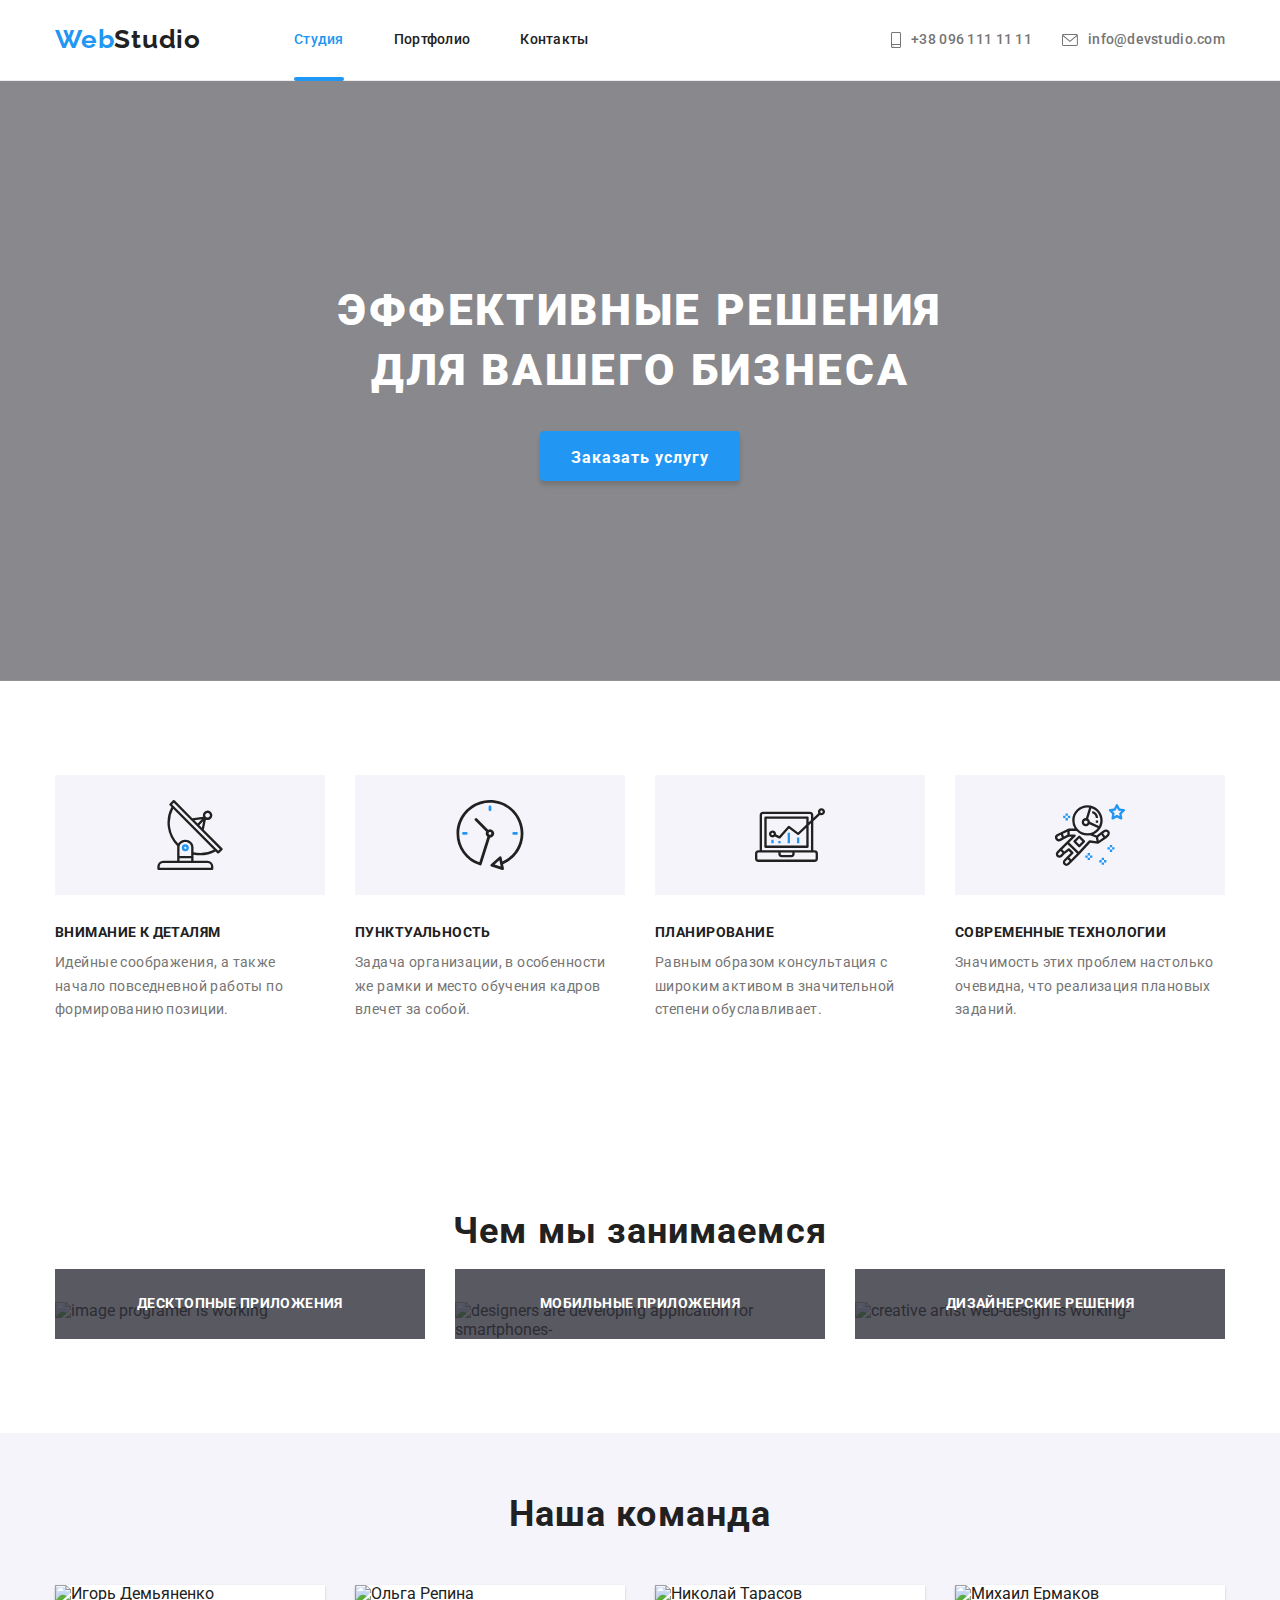
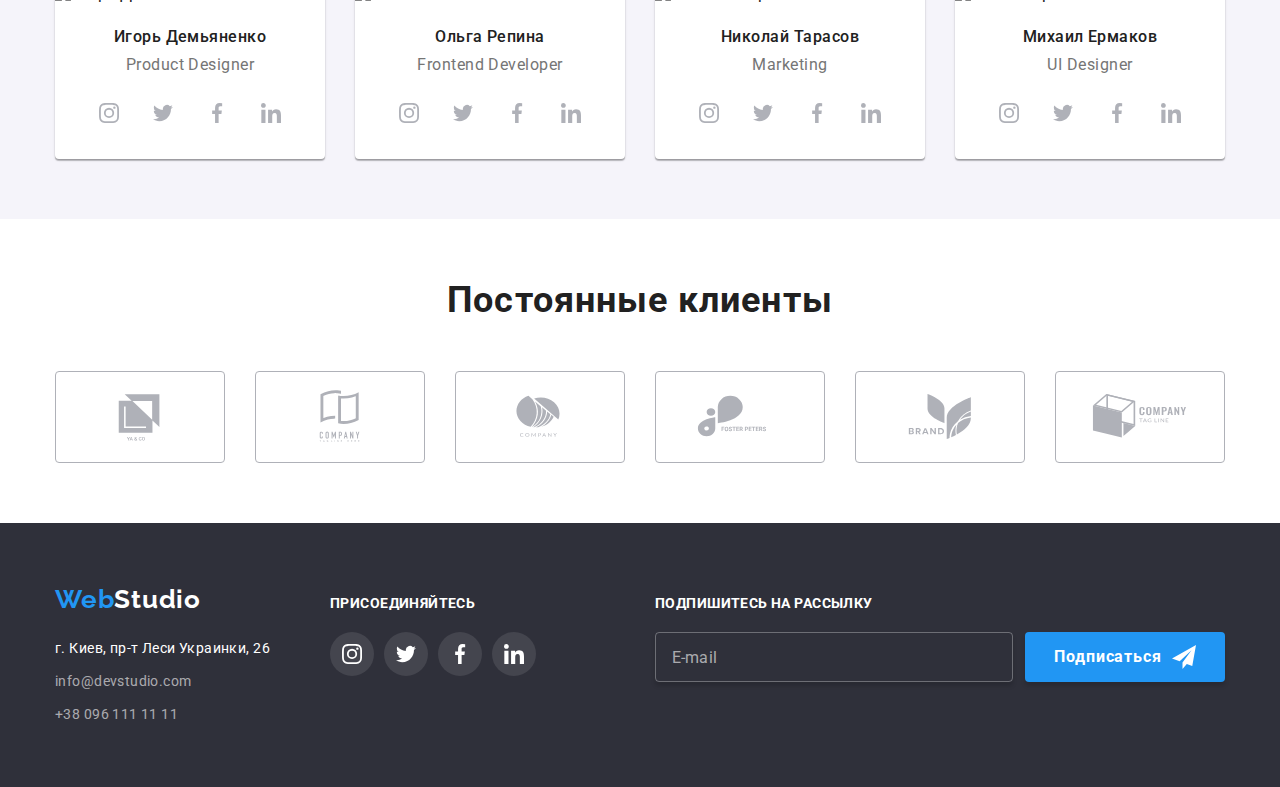
==== commit df8fb9a8: "final" ====
--- a/index.html
+++ b/index.html
@@ -214,10 +214,22 @@
             <h2 class="team__title">Наша команда</h2>
             <ul class="team__list">
                 <li class="team__item" >
-                    <img
-                    srcset="./images/team/team1-450.jpg 1x, ./images/team/team1-450@2x.jpg 2x"                    "
-                    src="./images/team/team1-450.jpg"
-                    alt="Игорь Демьяненко" class="team__image"/>
+                    <picture>
+                        <source srcset="
+                            ./images/team/team1-270.jpg 1x,
+                            ./images/team/team1-270@2x.jpg 2x"
+                            media="(min-width: 1200px)" />
+                        <source srcset="
+                            ./images/team/team1-354.jpg 1x,
+                            ./images/team/team1-354@2x.jpg 2x"
+                            media="(min-width: 768px)"/>
+                        <source srcset="
+                            ./images/team/team1-450.jpg 1x,
+                            ./images/team/team1-450@2x.jpg 2x"
+                            media="(min-width: 320px)" />
+                        <img src="./images/team/team1-450.jpg"
+                            alt="Игорь Демьяненко" class="team__image"/>
+                    </picture>
                     <div class="team__thumbs"> 
                         <h3 class="team__name">Игорь Демьяненко</h3>
                         <p class="team__speciality">Product Designer</p>
@@ -254,10 +266,22 @@
                     </div>
                 </li>
                 <li class="team__item">
-                    <img
-                    srcset="./images/team/team2-450.jpg 1x, ./images/team/team2-450@2x.jpg 2x"
-                    src="./images/team/team2-450.jpg"
-                    alt="Игорь Демьяненко" class="team__image"/>
+                    <picture>
+                        <source srcset="
+                            ./images/team/team2-270.jpg 1x,
+                            ./images/team/team2-270@2x.jpg 2x"
+                            media="(min-width: 1200px)" />
+                        <source srcset="
+                            ./images/team/team2-354.jpg 1x,
+                            ./images/team/team2-354@2x.jpg 2x"
+                            media="(min-width: 768px)"/>
+                        <source srcset="
+                            ./images/team/team2-450.jpg 1x,
+                            ./images/team/team2-450@2x.jpg 2x"
+                            media="(min-width: 320px)" />
+                        <img src="./images/team/team2-450.jpg"
+                            alt="Ольга Репина" class="team__image"/>
+                    </picture>
                     <div class="team__thumbs">
                         <h3 class="team__name">Ольга Репина</h3>
                         <p class="team__speciality">Frontend Developer</p>
@@ -294,10 +318,22 @@
                     </div>
                 </li>
                 <li class="team__item">
-                    <img 
-                    srcset="./images/team/team3-450.jpg 1x, ./images/team/team3-450@2x.jpg 2x"
-                    src="./images/team/team3-450.jpg"
-                    alt="Николай Тарасов" class="team__image"/>
+                    <picture>
+                        <source srcset="
+                            ./images/team/team3-270.jpg 1x,
+                            ./images/team/team3-270@2x.jpg 2x"
+                            media="(min-width: 1200px)" />
+                        <source srcset="
+                            ./images/team/team3-354.jpg 1x,
+                            ./images/team/team3-354@2x.jpg 2x"
+                            media="(min-width: 768px)" />
+                        <source srcset="
+                            ./images/team/team3-450.jpg 1x,
+                            ./images/team/team3-450@2x.jpg 2x"
+                            media="(min-width: 320px)" />
+                        <img src="./images/team/team3-450.jpg"
+                            alt="Николай Тарасов" class="team__image" />
+                    </picture>
                     <div class="team__thumbs">
                         <h3 class="team__name">Николай Тарасов</h3>
                         <p class="team__speciality">Marketing</p>
@@ -334,10 +370,22 @@
                     </div>
                 </li>
                 <li class="team__item">
-                    <img 
-                    srcset="./images/team/team4-450.jpg 1x, ./images/team/team4-450@2x.jpg 2x"
-                    src="./images/team/team2-450.jpg"
-                    alt="Михаил Ермаков" class="team__image"/>
+                    <picture>
+                        <source srcset="
+                            ./images/team/team4-270.jpg 1x,
+                            ./images/team/team4-270@2x.jpg 2x"
+                            media="(min-width: 1200px)" />
+                        <source srcset="
+                            ./images/team/team4-354.jpg 1x,
+                            ./images/team/team4-354@2x.jpg 2x"
+                            media="(min-width: 768px)" />
+                        <source srcset="
+                            ./images/team/team4-450.jpg 1x,
+                            ./images/team/team4-450@2x.jpg 2x"
+                            media="(min-width: 320px)" />
+                        <img src="./images/team/team4-450.jpg"
+                            alt="Михаил Ермаков" class="team__image" />
+                    </picture>
                     <div class="team__thumbs">
                         <h3 class="team__name">Михаил Ермаков</h3>
                         <p class="team__speciality">UI Designer</p>
@@ -383,42 +431,42 @@
                 <ul class="clients__list">
                     <li class="clients__item">
                         <a class="clients__button">
-                            <svg class="clients__icon" width="170" height="92">
+                            <svg class="clients__icon" width="106" height="60">
                                 <use href="./images/icon.svg#icon-logo1"></use>
                             </svg>
                         </a>
                     </li>
                     <li class="clients__item">
                         <a class="clients__button">
-                            <svg class="clients__icon" width="170" height="92">
+                            <svg class="clients__icon" width="106" height="60">
                                 <use href="./images/icon.svg#icon-logo2"></use>
                             </svg>
                         </a>
                     </li>
                     <li class="clients__item">
                         <a class="clients__button">
-                            <svg class="clients__icon" width="170" height="92">
+                            <svg class="clients__icon" width="106" height="60">
                                 <use href="./images/icon.svg#icon-logo3"></use>
                             </svg>
                         </a>
                     </li>
                     <li class="clients__item">
                         <a class="clients__button">
-                            <svg class="clients__icon" width="170" height="92">
+                            <svg class="clients__icon" width="106" height="60">
                                 <use href="./images/icon.svg#icon-logo4"></use>
                             </svg>
                         </a>
                     </li>
                     <li class="clients__item">
                         <a class="clients__button">
-                            <svg class="clients__icon" width="170" height="92">
+                            <svg class="clients__icon" width="106" height="60">
                                 <use href="./images/icon.svg#icon-logo5"></use>
                             </svg>
                         </a>
                     </li>
                     <li class="clients__item">
                         <a class="clients__button">
-                            <svg class="clients__icon" width="170" height="92">
+                            <svg class="clients__icon" width="106" height="60">
                                 <use href="./images/icon.svg#icon-logo6"></use>
                             </svg>
                         </a>
--- a/css/main.min.css
+++ b/css/main.min.css
@@ -3,5 +3,5 @@
  Consolas,  'Liberation Mono',  Menlo,- monospace;font-size:1em}small{font-size:80%}sub,sup{font-size:75%;line-height:0;position:relative;vertical-align:baseline}sub{bottom:-0.25em}sup{top:-0.5em}table{text-indent:0;border-color:inherit}button,input,optgroup,select,textarea{font-family:inherit;font-size:100%;line-height:1.15;margin:0}button,select{text-transform:none}button,[type='button'],[type='reset'],[type='submit']{-webkit-appearance:button}::-moz-focus-inner{border-style:none;padding:0}:-moz-focusring{outline:1px dotted ButtonText}:-moz-ui-invalid{box-shadow:none}legend{padding:0}progress{vertical-align:baseline}::-webkit-inner-spin-button,::-webkit-outer-spin-button{height:auto}[type='search']{-webkit-appearance:textfield;outline-offset:-2px}::-webkit-search-decoration{-webkit-appearance:none}::-webkit-file-upload-button{-webkit-appearance:button;font:inherit}summary{display:list-item}body{background-color:#ffffff;color:#212121;font-family:Roboto, sans-serif;letter-spacing:0.03em}img{display:block;width:100%;height:auto}.site-nav,.contact,.social-network,.work__list,.about__list,.team__list,.clients__list,.address__list,.social-link{list-style:none;padding:0;margin:0}.header-page__container,.hero__container,.work__container,.about__container,.team__container,.clients__container,.page-footer__container{margin-left:auto;margin-right:auto;padding-left:15px;padding-right:15px;min-width:320px}.work,.team,.clients,.page-footer{padding-top:60px;padding-bottom:60px}.team__title,.clients__title{margin-top:0;margin-bottom:30px;text-align:center;color:#212121;font-weight:700;font-size:24px;line-height:1.14}.hero__button,.field__button,.page-footer__button{color:#ffffff;background-color:#2196F3;font-weight:700;font-size:16px;line-height:1.88;letter-spacing:0.06em;text-decoration:none;-webkit-box-shadow:0px 4px 4px rgba(0,0,0,0.15);box-shadow:0px 4px 4px rgba(0,0,0,0.15);border-radius:4px;border-color:transparent;padding:10px;height:50px;min-width:200px;cursor:pointer}.privat-policy__checkbox,.work__hidden{position:absolute;width:1px;height:1px;margin:-1px;border:0;padding:0;white-space:nowrap;-webkit-clip-path:inset(100%);clip-path:inset(100%);clip:rect(0 0 0 0);overflow:hidden}.header-page{border-bottom:1px solid #ECECEC}.header-page__container{position:relative}@media screen and (min-width: 480px){.header-page__container{width:480px}}@media screen and (min-width: 768px){.header-page__container{width:768px}}@media screen and (min-width: 1200px){.header-page__container{width:1200px}}.header-page__nav{display:-webkit-box;display:-ms-flexbox;display:flex;-webkit-box-align:center;-ms-flex-align:center;align-items:center;min-height:60px}@media screen and (max-width: 767px){.header-page__nav{-webkit-box-pack:justify;-ms-flex-pack:justify;justify-content:space-between}}@media screen and (max-width: 767px){.header-page__meta{padding:48px 40px 48px 40px}}@media screen and (min-width: 768px){.header-page__meta{display:-webkit-box;display:-ms-flexbox;display:flex;-webkit-box-align:center;-ms-flex-align:center;align-items:center;-webkit-box-pack:justify;-ms-flex-pack:justify;justify-content:space-between}}.logo{margin:0;color:#212121;font-family:Raleway, sans-serif;font-size:24px;font-weight:700;line-height:1.17;text-decoration:none}@media screen and (min-width: 768px){.logo{font-size:26px;line-height:1.29}}.logo__style{color:#2196F3}.header-page__button{display:-webkit-box;display:-ms-flexbox;display:flex;-webkit-box-align:center;-ms-flex-align:center;align-items:center;-webkit-box-pack:center;-ms-flex-pack:center;justify-content:center;background-color:transparent;border:none;padding:0;margin:0;z-index:1}.header-page__button:hover,.header-page__button:focus{color:#2196F3}@media screen and (min-width: 768px){.header-page__button{display:none}}.header-page__icon{fill:currentColor;width:40px;height:40px}.header-page__button .header-page__icon--cross{display:none}.header-page__button.is-open .header-page__icon--cross{display:block}.header-page__button.is-open .header-page__icon--menu{display:none}@media screen and (max-width: 767px){.header-page__menu{display:none;position:absolute;top:0;left:0;width:100%;background:#FFFFFF;-webkit-box-shadow:0px 4px 8px rgba(0,0,0,0.04),0px 2px 4px rgba(0,0,0,0.08),0px 1px 3px rgba(0,0,0,0.16);box-shadow:0px 4px 8px rgba(0,0,0,0.04),0px 2px 4px rgba(0,0,0,0.08),0px 1px 3px rgba(0,0,0,0.16)}.header-page__menu.is-open{display:block}}@media screen and (min-width: 768px){.header-page__menu{margin-left:88px}}@media screen and (min-width: 1200px){.header-page__menu{margin-left:93px}}@media screen and (max-width: 767px){.site-nav{margin-bottom:306px}}@media screen and (min-width: 768px){.site-nav{display:-webkit-box;display:-ms-flexbox;display:flex}}@media screen and (min-width: 768px) and (max-width: 1199px){.site-nav{margin-right:84px}}@media screen and (min-width: 1200px){.site-nav{margin-right:305px}}@media screen and (max-width: 767px){.site-nav__item:not(:last-child){margin-bottom:32px}}@media screen and (min-width: 768px){.site-nav__item:not(:last-child){margin-right:50px}}.site-nav__link{color:#212121;font-size:40px;font-weight:500;line-height:1.18;letter-spacing:0.02em;text-decoration:none;-webkit-transition:color 250ms cubic-bezier(0.4, 0, 0.2, 1);transition:color 250ms cubic-bezier(0.4, 0, 0.2, 1)}.site-nav__link:hover,.site-nav__link:focus{color:#2196F3}@media screen and (min-width: 768px){.site-nav__link{font-size:14px;line-height:1.14;padding-top:32px;padding-bottom:32px;display:block}}.site-nav__link--current{color:#2196F3}@media screen and (min-width: 768px){.site-nav__link--current{position:relative}.site-nav__link--current::after{position:absolute;content:"";bottom:-1px;left:0;border-radius:4px;height:4px;width:100%;background-color:#2196F3}}@media screen and (max-width: 767px){.contact{margin-bottom:64px}}@media screen and (min-width: 768px){.contact{display:-webkit-box;display:-ms-flexbox;display:flex;-webkit-box-orient:vertical;-webkit-box-direction:reverse;-ms-flex-direction:column-reverse;flex-direction:column-reverse}}@media screen and (min-width: 1200px){.contact{margin-left:auto;-webkit-box-orient:horizontal;-webkit-box-direction:normal;-ms-flex-direction:row;flex-direction:row}}@media screen and (max-width: 767px){.contact__item:not(:last-child){margin-bottom:30px}}@media screen and (min-width: 768px) and (max-width: 1199px){.contact__item:not(:first-child){margin-bottom:10px}}@media screen and (min-width: 1200px){.contact__item:not(:last-child){margin-right:30px}}.contact__link{font-size:24px;line-height:1.17;font-weight:500;letter-spacing:0.02em;text-decoration:none;color:#757575}@media screen and (max-width: 767px){.contact__link--mobile{font-size:34px;color:#2196F3}}@media screen and (min-width: 768px){.contact__link{display:-webkit-box;display:-ms-flexbox;display:flex;-webkit-box-align:center;-ms-flex-align:center;align-items:center;-webkit-box-pack:center;-ms-flex-pack:center;justify-content:center;font-size:12px;line-height:1.14;-webkit-transition:color 250ms cubic-bezier(0.4, 0, 0.2, 1);transition:color 250ms cubic-bezier(0.4, 0, 0.2, 1)}.contact__link:hover,.contact__link:focus{color:#2196F3}}@media screen and (min-width: 1200px){.contact__link{font-size:14px}}.contact__icon{margin-right:8px;fill:currentColor}@media screen and (max-width: 767px){.contact__icon{display:none}}@media screen and (min-width: 1200px){.contact__icon{margin-right:10px}}.social-network{display:-webkit-box;display:-ms-flexbox;display:flex;-ms-flex-wrap:wrap;flex-wrap:wrap}@media screen and (min-width: 768px){.social-network{display:none}}.social-network__item{padding:0 10px;border-right:1px solid rgba(33,33,33,0.2)}.social-network__item:last-child{padding-right:0;border-right:none}.social-network__item:first-child{padding-left:0}.social-network__link{color:#2196F3;font-weight:500;font-size:18px;line-height:1.22;letter-spacing:0.02em;text-decoration:none}.hero{background-repeat:no-repeat;background-position:center;background-size:cover;background-color:#C4C4C4;text-align:center;padding:118px 0;margin-left:auto;margin-right:auto;background-image:-webkit-gradient(linear, left top, right top, from(rgba(47,48,58,0.4)), to(rgba(47,48,58,0.4))),url(../images/hero/hero-450.jpg);background-image:linear-gradient(to right, rgba(47,48,58,0.4), rgba(47,48,58,0.4)),url(../images/hero/hero-450.jpg)}@media screen and (min-device-pixel-ratio: 2), screen and (-webkit-min-device-pixel-ratio: 2), screen and (min-resolution: 192dpi), screen and (min-resolution: 2dppx){.hero{background-image:-webkit-gradient(linear, left top, right top, from(rgba(47,48,58,0.4)), to(rgba(47,48,58,0.4))),url(../images/hero/hero-450@2x.jpg);background-image:linear-gradient(to right, rgba(47,48,58,0.4), rgba(47,48,58,0.4)),url(../images/hero/hero-450@2x.jpg)}}@media screen and (min-width: 768px){.hero{background-image:-webkit-gradient(linear, left top, right top, from(rgba(47,48,58,0.4)), to(rgba(47,48,58,0.4))),url(../images/hero/hero-768.jpg);background-image:linear-gradient(to right, rgba(47,48,58,0.4), rgba(47,48,58,0.4)),url(../images/hero/hero-768.jpg)}}@media screen and (min-width: 768px) and (min-device-pixel-ratio: 2), screen and (min-width: 768px) and (-webkit-min-device-pixel-ratio: 2), screen and (min-width: 768px) and (min-resolution: 192dpi), screen and (min-width: 768px) and (min-resolution: 2dppx){.hero{background-image:-webkit-gradient(linear, left top, right top, from(rgba(47,48,58,0.4)), to(rgba(47,48,58,0.4))),url(../images/hero/hero-768@2x.jpg);background-image:linear-gradient(to right, rgba(47,48,58,0.4), rgba(47,48,58,0.4)),url(../images/hero/hero-768@2x.jpg)}}@media screen and (min-width: 1200px){.hero{padding:200px 0;max-width:1600px;background-image:-webkit-gradient(linear, left top, right top, from(rgba(47,48,58,0.4)), to(rgba(47,48,58,0.4))),url(../images/hero/hero-1200.jpg);background-image:linear-gradient(to right, rgba(47,48,58,0.4), rgba(47,48,58,0.4)),url(../images/hero/hero-1200.jpg)}}@media screen and (min-width: 1200px) and (min-device-pixel-ratio: 2), screen and (min-width: 1200px) and (-webkit-min-device-pixel-ratio: 2), screen and (min-width: 1200px) and (min-resolution: 192dpi), screen and (min-width: 1200px) and (min-resolution: 2dppx){.hero{background-image:-webkit-gradient(linear, left top, right top, from(rgba(47,48,58,0.4)), to(rgba(47,48,58,0.4))),url(../images/hero/hero-1200@2x.jpg);background-image:linear-gradient(to right, rgba(47,48,58,0.4), rgba(47,48,58,0.4)),url(../images/hero/hero-1200@2x.jpg)}}@media screen and (min-width: 480px){.hero__container{width:480px}}@media screen and (min-width: 768px){.hero__container{width:768px}}@media screen and (min-width: 1200px){.hero__container{width:1200px}}.hero__title{margin-top:0;margin-bottom:0;color:#ffffff;font-weight:900;font-size:26px;line-height:1.61;letter-spacing:0.06em;text-transform:uppercase;max-width:360px;margin-left:auto;margin-right:auto}@media screen and (min-width: 1200px){.hero__title{font-size:44px;line-height:1.36;max-width:700px}}.hero__button{margin-top:30px}.backdrop{position:fixed;top:0;left:0;width:100%;height:100%;background-color:rgba(0,0,0,0.2);-webkit-transition:opacity 250ms cubic-bezier(0.4, 0, 0.2, 1);transition:opacity 250ms cubic-bezier(0.4, 0, 0.2, 1)}.backdrop.is-hidden{opacity:0;pointer-events:none}.backdrop.is-hidden .modal{-webkit-transform:translate(-50%, -80%) scale(0.39);transform:translate(-50%, -80%) scale(0.39)}.modal{position:absolute;top:50%;left:50%;opacity:1;width:450px;padding:40px;background-color:#ffffff;-webkit-box-shadow:0px 1px 3px rgba(0,0,0,0.12),0px 1px 1px rgba(0,0,0,0.14),0px 2px 1px rgba(0,0,0,0.2);box-shadow:0px 1px 3px rgba(0,0,0,0.12),0px 1px 1px rgba(0,0,0,0.14),0px 2px 1px rgba(0,0,0,0.2);border-radius:4px;-webkit-transform:translate(-50%, -50%) scale(1);transform:translate(-50%, -50%) scale(1);-webkit-transition:opacity 250ms cubic-bezier(0.4, 0, 0.2, 1),-webkit-transform 500ms cubic-bezier(0.4, 0, 0.2, 1);transition:opacity 250ms cubic-bezier(0.4, 0, 0.2, 1),-webkit-transform 500ms cubic-bezier(0.4, 0, 0.2, 1);transition:transform 500ms cubic-bezier(0.4, 0, 0.2, 1),opacity 250ms cubic-bezier(0.4, 0, 0.2, 1);transition:transform 500ms cubic-bezier(0.4, 0, 0.2, 1),opacity 250ms cubic-bezier(0.4, 0, 0.2, 1),-webkit-transform 500ms cubic-bezier(0.4, 0, 0.2, 1)}@media screen and (min-width: 1200px){.modal{width:528px}}.modal__icon{fill:currentColor;width:18px;height:18px}.modal__title{font-weight:700;font-size:20px;line-height:1.5;margin:0 0 12px 0;text-align:center;color:#212121}@media screen and (min-width: 1200px){.modal__title{line-height:1.15}}.modal__button{position:absolute;display:-webkit-box;display:-ms-flexbox;display:flex;-webkit-box-align:center;-ms-flex-align:center;align-items:center;-webkit-box-pack:center;-ms-flex-pack:center;justify-content:center;padding:0;right:8px;top:8px;border-radius:50%;border:1px solid rgba(0,0,0,0.1);color:#000000;background:#ffffff;width:30px;height:30px;cursor:pointer}.modal__button:hover,.modal__button:focus{color:#2196F3}.form{width:370px}@media screen and (min-width: 1200px){.form{width:448px}}.field{position:relative;display:-webkit-box;display:-ms-flexbox;display:flex;-webkit-box-orient:vertical;-webkit-box-direction:normal;-ms-flex-direction:column;flex-direction:column;margin-bottom:10px}.field__label{font-size:12px;line-height:1.17;letter-spacing:0.01em;color:#757575;margin-bottom:4px}.field__input{padding:11px 12px 11px 42px;border:1px solid rgba(33,33,33,0.2);border-radius:4px;height:40px}.field__input:focus{border:1px solid #2196F3;cursor:pointer;outline:none}.field__input:hover{cursor:pointer}.field__icon{position:absolute;left:12px;bottom:11px;width:18px;height:18px;-webkit-transition:background-color 250ms cubic-bezier(0.4, 0, 0.2, 1);transition:background-color 250ms cubic-bezier(0.4, 0, 0.2, 1);fill:currentColor;cursor:pointer}.field__input:focus+.field__icon{color:#2196F3}.field__textarea{border:1px solid rgba(33,33,33,0.2);border-radius:4px;padding:11px 12px;height:120px;width:100%;resize:none}.field__textarea:focus{border:1px solid #2196F3;outline:none}.field__textarea::-webkit-input-placeholder{font-size:14px;line-height:1.17;letter-spacing:0.01em;color:rgba(117,117,117,0.5)}.field__textarea:-ms-input-placeholder{font-size:14px;line-height:1.17;letter-spacing:0.01em;color:rgba(117,117,117,0.5)}.field__textarea::-ms-input-placeholder{font-size:14px;line-height:1.17;letter-spacing:0.01em;color:rgba(117,117,117,0.5)}.field__textarea::placeholder{font-size:14px;line-height:1.17;letter-spacing:0.01em;color:rgba(117,117,117,0.5)}.privat-policy{position:relative;margin-bottom:30px}.privat-policy__link{color:#2196F3}.privat-policy__label{display:-webkit-box;display:-ms-flexbox;display:flex;-webkit-box-align:center;-ms-flex-align:center;align-items:center;-webkit-box-pack:justify;-ms-flex-pack:justify;justify-content:space-between;font-size:12px;line-height:1.17;color:#757575}@media screen and (min-width: 1200px){.privat-policy__label{font-size:14px;line-height:1.71;-webkit-box-pack:space-evenly;-ms-flex-pack:space-evenly;justify-content:space-evenly}}.privat-policy__icon{display:inline-block;width:16px;height:15px;border:2px solid #212121;border-radius:2px}.privat-policy__checkbox:checked+.privat-policy__icon{border-color:transparent;background-image:url(/images/check-active.svg);background-origin:border-box;background-size:contain}.field__button{display:block;margin-left:auto;margin-right:auto;-webkit-transition:background-color 250ms cubic-bezier(0.4, 0, 0.2, 1);transition:background-color 250ms cubic-bezier(0.4, 0, 0.2, 1)}.field__button:hover,.field__button:focus{background-color:#188CE8}@media screen and (min-width: 1200px){.work{padding-top:94px;padding-bottom:94px}}@media screen and (min-width: 480px){.work__container{width:480px}}@media screen and (min-width: 768px){.work__container{width:768px}}@media screen and (min-width: 1200px){.work__container{width:1200px}}.work__image{display:-webkit-box;display:-ms-flexbox;display:flex;-webkit-box-align:center;-ms-flex-align:center;align-items:center;-webkit-box-pack:center;-ms-flex-pack:center;justify-content:center;background-color:#F5F4FA;height:120px;border:none}.work__icon{width:70px;height:70px}.work__thumbs{padding-top:30px}.work__title{font-weight:700;font-size:14px;line-height:1.14;text-transform:uppercase;margin-top:0;margin-bottom:10px}.work__description{margin-top:0;margin-bottom:0;font-size:14px;line-height:1.71;text-align:left;color:#757575}.work__list{margin:-15px;display:-webkit-box;display:-ms-flexbox;display:flex;-ms-flex-wrap:wrap;flex-wrap:wrap}.work__item{margin:15px;-ms-flex-preferred-size:calc((100% - 30px) / 1);flex-basis:calc((100% - 30px) / 1)}@media screen and (min-width: 768px){.work__item{-ms-flex-preferred-size:calc((100% - 60px) / 2);flex-basis:calc((100% - 60px) / 2)}}@media screen and (min-width: 1200px){.work__item{-ms-flex-preferred-size:calc((100% - 120px) / 4);flex-basis:calc((100% - 120px) / 4)}}.about{padding-top:94px;padding-bottom:94px}@media screen and (max-width: 1199px){.about{display:none}}@media screen and (min-width: 1200px){.about__container{width:1200px}}.about__title{margin-top:0;margin-bottom:50px;text-align:center;color:#212121;font-weight:700;font-size:36px;line-height:1.17}.about__list{display:-webkit-box;display:-ms-flexbox;display:flex;-webkit-box-pack:justify;-ms-flex-pack:justify;justify-content:space-between}.about__item{position:relative;width:370px;z-index:-1}.about__image{width:370px}.about__subject{position:absolute;left:0;bottom:0;margin:0;padding:27px 0;width:100%;height:70px;background:rgba(47,48,58,0.8);font-weight:700;font-size:14px;line-height:1.14;text-align:center;text-transform:uppercase;color:#FFFFFF}.team{background-color:#F5F4FA}@media screen and (min-width: 480px){.team__container{width:480px}}@media screen and (min-width: 768px){.team__container{width:768px}}@media screen and (min-width: 1200px){.team__container{width:1200px}}@media screen and (min-width: 1200px){.team__title{font-size:36px;line-height:1.17;margin-bottom:50px}}.team__thumbs{display:-webkit-box;display:-ms-flexbox;display:flex;-webkit-box-orient:vertical;-webkit-box-direction:normal;-ms-flex-direction:column;flex-direction:column;-webkit-box-align:center;-ms-flex-align:center;align-items:center;padding:30px 0 24px 0}@media screen and (min-width: 1200px){.team__thumbs{padding-top:24px}}.team__name{margin-top:0;margin-bottom:10px;font-size:16px;font-weight:500;line-height:1.17}.team__speciality{margin-top:0;margin-bottom:16px;font-size:16px;line-height:1.17;color:#757575}@media screen and (min-width: 480px){.team__image{width:450px}}@media screen and (min-width: 768px){.team__image{width:354px}}@media screen and (min-width: 1200px){.team__image{width:270px}}@media screen and (min-width: 768px){.team__list{display:-webkit-box;display:-ms-flexbox;display:flex;-ms-flex-wrap:wrap;flex-wrap:wrap;margin:-15px}}.team__item{background-color:#ffffff;-webkit-box-shadow:0px 1px 3px rgba(0,0,0,0.12),0px 1px 1px rgba(0,0,0,0.14),0px 2px 1px rgba(0,0,0,0.2);box-shadow:0px 1px 3px rgba(0,0,0,0.12),0px 1px 1px rgba(0,0,0,0.14),0px 2px 1px rgba(0,0,0,0.2);border-radius:0px 0px 4px 4px}@media screen and (max-width: 767px){.team__item:not(:last-child){margin-bottom:30px}}@media screen and (min-width: 768px){.team__item{margin:15px;-ms-flex-preferred-size:calc((100% - 4 * 15px) / 2);flex-basis:calc((100% - 4 * 15px) / 2)}}@media screen and (min-width: 1200px){.team__item{-ms-flex-preferred-size:calc((100% - 8 * 15px) / 4);flex-basis:calc((100% - 8 * 15px) / 4)}}@media screen and (min-width: 480px){.clients__container{width:480px}}@media screen and (min-width: 768px){.clients__container{width:768px}}@media screen and (min-width: 1200px){.clients__container{width:1200px}}@media screen and (min-width: 1200px){.clients__title{font-size:36px;line-height:1.17;margin-bottom:50px}}.clients__icon{fill:currentcolor;width:106px;height:60px}.clients__list{display:-webkit-box;display:-ms-flexbox;display:flex;-ms-flex-wrap:wrap;flex-wrap:wrap;-webkit-box-pack:center;-ms-flex-pack:center;justify-content:center;margin:-15px}.clients__item{margin:15px;-ms-flex-preferred-size:calc((100% - 4 * 15px) / 2);flex-basis:calc((100% - 4 * 15px) / 2)}@media screen and (min-width: 768px){.clients__item{-ms-flex-preferred-size:calc((100% - 6 * 15px) / 3);flex-basis:calc((100% - 6 * 15px) / 3)}}@media screen and (min-width: 1200px){.clients__item{-ms-flex-preferred-size:calc((100% - 12 * 15px) / 6);flex-basis:calc((100% - 12 * 15px) / 6)}}.clients__button{display:-webkit-box;display:-ms-flexbox;display:flex;-webkit-box-align:center;-ms-flex-align:center;align-items:center;-webkit-box-pack:center;-ms-flex-pack:center;justify-content:center;border:1px solid #AFB1B8;border-radius:4px;color:#AFB1B8;width:210px;height:92px;cursor:pointer;-webkit-transition:color 250ms cubic-bezier(0.4, 0, 0.2, 1),border 250ms cubic-bezier(0.4, 0, 0.2, 1);transition:color 250ms cubic-bezier(0.4, 0, 0.2, 1),border 250ms cubic-bezier(0.4, 0, 0.2, 1)}.clients__button:hover{color:#2196F3;border:1px solid #2196F3}@media screen and (min-width: 768px) and (max-width: 1199px){.clients__button{width:226px}}@media screen and (min-width: 1200px){.clients__button{width:170px}}.page-footer{background-color:#2F303A}@media screen and (min-width: 480px){.page-footer__container{width:480px}}@media screen and (min-width: 768px){.page-footer__container{width:768px;display:-webkit-box;display:-ms-flexbox;display:flex;-ms-flex-wrap:wrap;flex-wrap:wrap}}@media screen and (max-width: 1199px){.page-footer__container{text-align:center}}@media screen and (min-width: 1200px){.page-footer__container{width:1200px;-webkit-box-align:baseline;-ms-flex-align:baseline;align-items:baseline}}@media screen and (min-width: 768px) and (max-width: 1199px){.page-footer__meta{margin-left:61px}}.page-footer__logo{color:#ffffff}.page-footer__title{margin-top:0;font-weight:700;font-size:14px;line-height:1.14;text-transform:uppercase;color:#ffffff;margin-bottom:20px}@media screen and (max-width: 767px){.page-footer__network{margin-top:60px;display:inline-block}}@media screen and (min-width: 768px) and (max-width: 1199px){.page-footer__network{margin-left:165px;margin-top:5px}}@media screen and (min-width: 1200px){.page-footer__network{margin-left:60px}}@media screen and (max-width: 1199px){.page-footer__mailing{margin-top:60px;width:450px}}@media screen and (min-width: 768px) and (max-width: 1199px){.page-footer__mailing{margin-left:auto;margin-right:auto}}@media screen and (min-width: 1200px){.page-footer__mailing{margin-left:auto}}@media screen and (min-width: 1200px){.page-footer__fieldset{display:-webkit-box;display:-ms-flexbox;display:flex}}.page-footer__button{display:-webkit-box;display:-ms-flexbox;display:flex;-webkit-box-align:center;-ms-flex-align:center;align-items:center;-webkit-box-pack:center;-ms-flex-pack:center;justify-content:center}@media screen and (max-width: 1199px){.page-footer__button{margin:20px auto 0 auto}}.page-footer__icon{margin-left:10px;fill:currentColor}.address{margin-top:20px}.address__item{margin-bottom:8px}@media screen and (min-width: 1200px){.address__item{margin-bottom:9px}.address__item:last-child{margin-bottom:0}}.address__location{color:#FFFFFF;font-size:14px;line-height:1.71;text-decoration:none;font-style:normal}.address__contacts{color:rgba(255,255,255,0.6);font-size:14px;line-height:1.71;text-decoration:none;font-style:normal}.address__contacts:hover,.address__contacts:focus{color:#2196F3}.page-footer__input{width:450px;height:50px;border:1px solid rgba(255,255,255,0.3);-webkit-box-shadow:0px 4px 4px 0px rgba(0,0,0,0.15);box-shadow:0px 4px 4px 0px rgba(0,0,0,0.15);border-radius:4px;background-color:rgba(33,150,243,0);color:#ffffff;padding:15px 16px}@media screen and (min-width: 1200px){.page-footer__input{width:358px;margin-right:12px}}.page-footer__input::-webkit-input-placeholder{font-size:16px;line-height:1, 25;letter-spacing:0.01em;color:rgba(255,255,255,0.6)}.page-footer__input:-ms-input-placeholder{font-size:16px;line-height:1, 25;letter-spacing:0.01em;color:rgba(255,255,255,0.6)}.page-footer__input::-ms-input-placeholder{font-size:16px;line-height:1, 25;letter-spacing:0.01em;color:rgba(255,255,255,0.6)}.page-footer__input::placeholder{font-size:16px;line-height:1, 25;letter-spacing:0.01em;color:rgba(255,255,255,0.6)}.social-link{display:-webkit-box;display:-ms-flexbox;display:flex}.social-link__icon{fill:currentColor;width:20px;height:20px}.social-link__item{display:-webkit-box;display:-ms-flexbox;display:flex;margin-right:10px}.social-link__item:last-child{margin-right:0}.social-link__button{display:-webkit-box;display:-ms-flexbox;display:flex;-webkit-box-align:center;-ms-flex-align:center;align-items:center;-webkit-box-pack:center;-ms-flex-pack:center;justify-content:center;padding:0;border:none;border-radius:50%;color:#AFB1B8;background-color:#ffffff;width:44px;height:44px;-webkit-transition:color 250ms cubic-bezier(0.4, 0, 0.2, 1),background-color 250ms cubic-bezier(0.4, 0, 0.2, 1);transition:color 250ms cubic-bezier(0.4, 0, 0.2, 1),background-color 250ms cubic-bezier(0.4, 0, 0.2, 1)}.social-link__button:hover{color:#ffffff;background-color:#2196F3}.social-link__button--footer{color:#ffffff;background:rgba(255,255,255,0.1)}
+ monospace;font-size:1em}small{font-size:80%}sub,sup{font-size:75%;line-height:0;position:relative;vertical-align:baseline}sub{bottom:-0.25em}sup{top:-0.5em}table{text-indent:0;border-color:inherit}button,input,optgroup,select,textarea{font-family:inherit;font-size:100%;line-height:1.15;margin:0}button,select{text-transform:none}button,[type='button'],[type='reset'],[type='submit']{-webkit-appearance:button}::-moz-focus-inner{border-style:none;padding:0}:-moz-focusring{outline:1px dotted ButtonText}:-moz-ui-invalid{box-shadow:none}legend{padding:0}progress{vertical-align:baseline}::-webkit-inner-spin-button,::-webkit-outer-spin-button{height:auto}[type='search']{-webkit-appearance:textfield;outline-offset:-2px}::-webkit-search-decoration{-webkit-appearance:none}::-webkit-file-upload-button{-webkit-appearance:button;font:inherit}summary{display:list-item}body{background-color:#ffffff;color:#212121;font-family:Roboto, sans-serif}img{display:block;width:100%;height:auto}.site-nav,.contact,.social-network,.work__list,.about__list,.team__list,.clients__list,.address__list,.social-link{list-style:none;padding:0;margin:0}.header-page__container,.hero__container,.work__container,.about__container,.team__container,.clients__container,.page-footer__container{margin-left:auto;margin-right:auto;padding-left:15px;padding-right:15px;min-width:320px}.work,.team,.clients,.page-footer{padding-top:60px;padding-bottom:60px}.team__title,.clients__title{margin-top:0;margin-bottom:30px;text-align:center;color:#212121;font-weight:700;font-size:24px;line-height:1.14;letter-spacing:.03em}.hero__button,.field__button,.page-footer__button{color:#ffffff;background-color:#2196F3;font-weight:700;font-size:16px;line-height:1.88;letter-spacing:.06em;text-decoration:none;-webkit-box-shadow:0px 4px 4px rgba(0,0,0,0.15);box-shadow:0px 4px 4px rgba(0,0,0,0.15);border-radius:4px;border-color:transparent;padding:10px;height:50px;min-width:200px;cursor:pointer}.privat-policy__checkbox,.work__hidden{position:absolute;width:1px;height:1px;margin:-1px;border:0;padding:0;white-space:nowrap;-webkit-clip-path:inset(100%);clip-path:inset(100%);clip:rect(0 0 0 0);overflow:hidden}.header-page{border-bottom:1px solid #ECECEC}.header-page__container{position:relative}@media screen and (min-width: 480px){.header-page__container{width:480px}}@media screen and (min-width: 768px){.header-page__container{width:768px}}@media screen and (min-width: 1200px){.header-page__container{width:1200px}}.header-page__nav{display:-webkit-box;display:-ms-flexbox;display:flex;-webkit-box-align:center;-ms-flex-align:center;align-items:center;min-height:60px}@media screen and (max-width: 767px){.header-page__nav{-webkit-box-pack:justify;-ms-flex-pack:justify;justify-content:space-between}}@media screen and (max-width: 767px){.header-page__meta{padding:48px 40px 48px 40px}}@media screen and (min-width: 768px){.header-page__meta{display:-webkit-box;display:-ms-flexbox;display:flex;-webkit-box-align:center;-ms-flex-align:center;align-items:center;-webkit-box-pack:justify;-ms-flex-pack:justify;justify-content:space-between}}.logo{margin:0;color:#212121;font-family:Raleway, sans-serif;font-weight:700;font-size:24px;line-height:1.17;letter-spacing:.03em;text-decoration:none}@media screen and (min-width: 768px){.logo{font-size:26px;line-height:1.29}}.logo__style{color:#2196F3}.header-page__button{display:-webkit-box;display:-ms-flexbox;display:flex;-webkit-box-align:center;-ms-flex-align:center;align-items:center;-webkit-box-pack:center;-ms-flex-pack:center;justify-content:center;background-color:transparent;border:none;padding:0;margin:0;z-index:1}.header-page__button:hover,.header-page__button:focus{color:#2196F3}@media screen and (min-width: 768px){.header-page__button{display:none}}.header-page__icon{fill:currentColor;width:40px;height:40px}.header-page__button .header-page__icon--cross{display:none}.header-page__button.is-open .header-page__icon--cross{display:block}.header-page__button.is-open .header-page__icon--menu{display:none}@media screen and (max-width: 767px){.header-page__menu{display:none;position:absolute;top:0;left:0;width:100%;overflow:scroll;padding:48px 40px 48px 40px;background:#FFFFFF;-webkit-box-shadow:0px 4px 8px rgba(0,0,0,0.04),0px 2px 4px rgba(0,0,0,0.08),0px 1px 3px rgba(0,0,0,0.16);box-shadow:0px 4px 8px rgba(0,0,0,0.04),0px 2px 4px rgba(0,0,0,0.08),0px 1px 3px rgba(0,0,0,0.16)}.header-page__menu.is-open{display:block}}@media screen and (min-width: 768px){.header-page__menu{-webkit-box-flex:1;-ms-flex-positive:1;flex-grow:1;margin-left:88px;display:-webkit-box;display:-ms-flexbox;display:flex;-webkit-box-align:center;-ms-flex-align:center;align-items:center;-webkit-box-pack:justify;-ms-flex-pack:justify;justify-content:space-between}}@media screen and (min-width: 1200px){.header-page__menu{margin-left:93px}}@media screen and (max-width: 767px){.site-nav{margin-bottom:306px}}@media screen and (min-width: 768px){.site-nav{display:-webkit-box;display:-ms-flexbox;display:flex}}@media screen and (max-width: 767px){.site-nav__item:not(:last-child){margin-bottom:32px}}@media screen and (min-width: 768px){.site-nav__item:not(:last-child){margin-right:50px}}.site-nav__link{color:#212121;font-weight:500;font-size:40px;line-height:1.18;letter-spacing:.02em;text-decoration:none;-webkit-transition:color 250ms cubic-bezier(0.4, 0, 0.2, 1);transition:color 250ms cubic-bezier(0.4, 0, 0.2, 1)}.site-nav__link:hover,.site-nav__link:focus{color:#2196F3}@media screen and (min-width: 768px){.site-nav__link{font-size:14px;line-height:1.14;padding-top:32px;padding-bottom:32px;display:block}}.site-nav__link--current{color:#2196F3}@media screen and (min-width: 768px){.site-nav__link--current{position:relative}.site-nav__link--current::after{position:absolute;content:"";bottom:-1px;left:0;border-radius:4px;height:4px;width:100%;background-color:#2196F3}}@media screen and (max-width: 767px){.contact{margin-bottom:64px}}@media screen and (min-width: 768px){.contact{display:-webkit-box;display:-ms-flexbox;display:flex;-webkit-box-orient:vertical;-webkit-box-direction:reverse;-ms-flex-direction:column-reverse;flex-direction:column-reverse}}@media screen and (min-width: 1200px){.contact{-webkit-box-orient:horizontal;-webkit-box-direction:normal;-ms-flex-direction:row;flex-direction:row}}@media screen and (max-width: 767px){.contact__item:not(:last-child){margin-bottom:30px}}@media screen and (min-width: 768px) and (max-width: 1199px){.contact__item:not(:first-child){margin-bottom:10px}}@media screen and (min-width: 1200px){.contact__item:not(:last-child){margin-right:30px}}.contact__link{font-weight:500;font-size:24px;line-height:1.17;letter-spacing:.02em;text-decoration:none;color:#757575}@media screen and (max-width: 767px){.contact__link--mobile{font-size:34px;color:#2196F3}}@media screen and (min-width: 768px){.contact__link{display:-webkit-box;display:-ms-flexbox;display:flex;-webkit-box-align:center;-ms-flex-align:center;align-items:center;-webkit-box-pack:center;-ms-flex-pack:center;justify-content:center;font-size:12px;line-height:1.14;-webkit-transition:color 250ms cubic-bezier(0.4, 0, 0.2, 1);transition:color 250ms cubic-bezier(0.4, 0, 0.2, 1)}.contact__link:hover,.contact__link:focus{color:#2196F3}}@media screen and (min-width: 1200px){.contact__link{font-size:14px}}.contact__icon{margin-right:8px;fill:currentColor}@media screen and (max-width: 767px){.contact__icon{display:none}}@media screen and (min-width: 1200px){.contact__icon{margin-right:10px}}.social-network{display:-webkit-box;display:-ms-flexbox;display:flex;-ms-flex-wrap:wrap;flex-wrap:wrap}@media screen and (min-width: 768px){.social-network{display:none}}.social-network__item{padding:0 10px;border-right:1px solid rgba(33,33,33,0.2)}.social-network__item:last-child{padding-right:0;border-right:none}.social-network__item:first-child{padding-left:0}.social-network__link{color:#2196F3;font-weight:500;font-size:18px;line-height:1.22;letter-spacing:.02em;text-decoration:none}.hero{background-repeat:no-repeat;background-position:center;background-size:cover;background-color:#C4C4C4;text-align:center;padding:118px 0;margin-left:auto;margin-right:auto;background-image:-webkit-gradient(linear, left top, right top, from(rgba(47,48,58,0.4)), to(rgba(47,48,58,0.4))),url(../images/hero/hero-450.jpg);background-image:linear-gradient(to right, rgba(47,48,58,0.4), rgba(47,48,58,0.4)),url(../images/hero/hero-450.jpg)}@media screen and (min-device-pixel-ratio: 2), screen and (-webkit-min-device-pixel-ratio: 2), screen and (min-resolution: 192dpi), screen and (min-resolution: 2dppx){.hero{background-image:-webkit-gradient(linear, left top, right top, from(rgba(47,48,58,0.4)), to(rgba(47,48,58,0.4))),url(../images/hero/hero-450@2x.jpg);background-image:linear-gradient(to right, rgba(47,48,58,0.4), rgba(47,48,58,0.4)),url(../images/hero/hero-450@2x.jpg)}}@media screen and (min-width: 768px){.hero{background-image:-webkit-gradient(linear, left top, right top, from(rgba(47,48,58,0.4)), to(rgba(47,48,58,0.4))),url(../images/hero/hero-768.jpg);background-image:linear-gradient(to right, rgba(47,48,58,0.4), rgba(47,48,58,0.4)),url(../images/hero/hero-768.jpg)}}@media screen and (min-width: 768px) and (min-device-pixel-ratio: 2), screen and (min-width: 768px) and (-webkit-min-device-pixel-ratio: 2), screen and (min-width: 768px) and (min-resolution: 192dpi), screen and (min-width: 768px) and (min-resolution: 2dppx){.hero{background-image:-webkit-gradient(linear, left top, right top, from(rgba(47,48,58,0.4)), to(rgba(47,48,58,0.4))),url(../images/hero/hero-768@2x.jpg);background-image:linear-gradient(to right, rgba(47,48,58,0.4), rgba(47,48,58,0.4)),url(../images/hero/hero-768@2x.jpg)}}@media screen and (min-width: 1200px){.hero{padding:200px 0;max-width:1600px;background-image:-webkit-gradient(linear, left top, right top, from(rgba(47,48,58,0.4)), to(rgba(47,48,58,0.4))),url(../images/hero/hero-1200.jpg);background-image:linear-gradient(to right, rgba(47,48,58,0.4), rgba(47,48,58,0.4)),url(../images/hero/hero-1200.jpg)}}@media screen and (min-width: 1200px) and (min-device-pixel-ratio: 2), screen and (min-width: 1200px) and (-webkit-min-device-pixel-ratio: 2), screen and (min-width: 1200px) and (min-resolution: 192dpi), screen and (min-width: 1200px) and (min-resolution: 2dppx){.hero{background-image:-webkit-gradient(linear, left top, right top, from(rgba(47,48,58,0.4)), to(rgba(47,48,58,0.4))),url(../images/hero/hero-1200@2x.jpg);background-image:linear-gradient(to right, rgba(47,48,58,0.4), rgba(47,48,58,0.4)),url(../images/hero/hero-1200@2x.jpg)}}@media screen and (min-width: 480px){.hero__container{width:480px}}@media screen and (min-width: 768px){.hero__container{width:768px}}@media screen and (min-width: 1200px){.hero__container{width:1200px}}.hero__title{font-weight:900;font-size:26px;line-height:1.61;letter-spacing:.06em;margin-top:0;margin-bottom:0;color:#ffffff;text-transform:uppercase;max-width:360px;margin-left:auto;margin-right:auto}@media screen and (min-width: 1200px){.hero__title{font-size:44px;line-height:1.36;max-width:700px}}.hero__button{margin-top:30px}.backdrop{position:fixed;z-index:2;top:0;left:0;width:100%;height:100%;background-color:rgba(0,0,0,0.2);-webkit-transition:opacity 250ms cubic-bezier(0.4, 0, 0.2, 1);transition:opacity 250ms cubic-bezier(0.4, 0, 0.2, 1)}.backdrop.is-hidden{opacity:0;pointer-events:none;visibility:hidden}.backdrop.is-hidden .modal{-webkit-transform:translate(-50%, -80%) scale(0.39);transform:translate(-50%, -80%) scale(0.39)}.modal{position:fixed;top:50%;left:50%;opacity:1;width:450px;padding:40px;background-color:#ffffff;-webkit-box-shadow:0px 1px 3px rgba(0,0,0,0.12),0px 1px 1px rgba(0,0,0,0.14),0px 2px 1px rgba(0,0,0,0.2);box-shadow:0px 1px 3px rgba(0,0,0,0.12),0px 1px 1px rgba(0,0,0,0.14),0px 2px 1px rgba(0,0,0,0.2);border-radius:4px;-webkit-transform:translate(-50%, -50%) scale(1);transform:translate(-50%, -50%) scale(1);-webkit-transition:opacity 250ms cubic-bezier(0.4, 0, 0.2, 1),-webkit-transform 500ms cubic-bezier(0.4, 0, 0.2, 1);transition:opacity 250ms cubic-bezier(0.4, 0, 0.2, 1),-webkit-transform 500ms cubic-bezier(0.4, 0, 0.2, 1);transition:transform 500ms cubic-bezier(0.4, 0, 0.2, 1),opacity 250ms cubic-bezier(0.4, 0, 0.2, 1);transition:transform 500ms cubic-bezier(0.4, 0, 0.2, 1),opacity 250ms cubic-bezier(0.4, 0, 0.2, 1),-webkit-transform 500ms cubic-bezier(0.4, 0, 0.2, 1)}@media screen and (min-width: 1200px){.modal{width:528px}}.modal__icon{fill:currentColor;width:18px;height:18px}.modal__title{font-weight:700;font-size:20px;line-height:1.5;letter-spacing:.03em;margin:0 0 12px 0;text-align:center;color:#212121}@media screen and (min-width: 1200px){.modal__title{line-height:1.15}}.modal__button{position:absolute;display:-webkit-box;display:-ms-flexbox;display:flex;-webkit-box-align:center;-ms-flex-align:center;align-items:center;-webkit-box-pack:center;-ms-flex-pack:center;justify-content:center;padding:0;right:8px;top:8px;border-radius:50%;border:1px solid rgba(0,0,0,0.1);color:#000000;background:#ffffff;width:30px;height:30px;cursor:pointer}.modal__button:hover,.modal__button:focus{color:#2196F3}.form{width:370px}@media screen and (min-width: 1200px){.form{width:448px}}.field{position:relative;display:-webkit-box;display:-ms-flexbox;display:flex;-webkit-box-orient:vertical;-webkit-box-direction:normal;-ms-flex-direction:column;flex-direction:column;margin-bottom:10px}.field__label{font-size:12px;line-height:1.17;letter-spacing:.01em;color:#757575;margin-bottom:4px}.field__input{padding:11px 12px 11px 42px;border:1px solid rgba(33,33,33,0.2);border-radius:4px;height:40px}.field__input:focus{border:1px solid #2196F3;cursor:pointer;outline:none}.field__input:hover{cursor:pointer}.field__icon{position:absolute;left:12px;bottom:11px;width:18px;height:18px;-webkit-transition:background-color 250ms cubic-bezier(0.4, 0, 0.2, 1);transition:background-color 250ms cubic-bezier(0.4, 0, 0.2, 1);fill:currentColor;cursor:pointer}.field__input:focus+.field__icon{color:#2196F3}.field__textarea{border:1px solid rgba(33,33,33,0.2);border-radius:4px;padding:11px 12px;height:120px;width:100%;resize:none}.field__textarea:focus{border:1px solid #2196F3;outline:none}.field__textarea::-webkit-input-placeholder{font-size:14px;line-height:1.17;letter-spacing:.01em;color:rgba(117,117,117,0.5)}.field__textarea:-ms-input-placeholder{font-size:14px;line-height:1.17;letter-spacing:.01em;color:rgba(117,117,117,0.5)}.field__textarea::-ms-input-placeholder{font-size:14px;line-height:1.17;letter-spacing:.01em;color:rgba(117,117,117,0.5)}.field__textarea::placeholder{font-size:14px;line-height:1.17;letter-spacing:.01em;color:rgba(117,117,117,0.5)}.privat-policy{position:relative;margin-bottom:30px}.privat-policy__link{color:#2196F3}.privat-policy__label{display:-webkit-box;display:-ms-flexbox;display:flex;-webkit-box-align:center;-ms-flex-align:center;align-items:center;-webkit-box-pack:justify;-ms-flex-pack:justify;justify-content:space-between;font-size:12px;line-height:1.17;letter-spacing:.03em;color:#757575}@media screen and (min-width: 1200px){.privat-policy__label{font-size:14px;line-height:1.71;-webkit-box-pack:space-evenly;-ms-flex-pack:space-evenly;justify-content:space-evenly}}.privat-policy__icon{display:inline-block;width:16px;height:15px;border:2px solid #212121;border-radius:2px}.privat-policy__checkbox:checked+.privat-policy__icon{border-color:transparent;background-image:url(../images/check-active.svg);background-origin:border-box;background-size:contain}.field__button{display:block;margin-left:auto;margin-right:auto;-webkit-transition:background-color 250ms cubic-bezier(0.4, 0, 0.2, 1);transition:background-color 250ms cubic-bezier(0.4, 0, 0.2, 1)}.field__button:hover,.field__button:focus{background-color:#188CE8}@media screen and (min-width: 1200px){.work{padding-top:94px;padding-bottom:94px}}@media screen and (min-width: 480px){.work__container{width:480px}}@media screen and (min-width: 768px){.work__container{width:768px}}@media screen and (min-width: 1200px){.work__container{width:1200px}}.work__image{display:-webkit-box;display:-ms-flexbox;display:flex;-webkit-box-align:center;-ms-flex-align:center;align-items:center;-webkit-box-pack:center;-ms-flex-pack:center;justify-content:center;background-color:#F5F4FA;height:120px;border:none}.work__icon{width:70px;height:70px}.work__thumbs{padding-top:30px}.work__title{font-weight:700;font-size:14px;line-height:1.14;letter-spacing:.03em;text-transform:uppercase;margin-top:0;margin-bottom:10px}.work__description{margin-top:0;margin-bottom:0;font-size:14px;line-height:1.71;letter-spacing:.03em;text-align:left;color:#757575}.work__list{margin:-15px;display:-webkit-box;display:-ms-flexbox;display:flex;-ms-flex-wrap:wrap;flex-wrap:wrap}.work__item{margin:15px;-ms-flex-preferred-size:calc((100% - 30px) / 1);flex-basis:calc((100% - 30px) / 1)}@media screen and (min-width: 768px){.work__item{-ms-flex-preferred-size:calc((100% - 60px) / 2);flex-basis:calc((100% - 60px) / 2)}}@media screen and (min-width: 1200px){.work__item{-ms-flex-preferred-size:calc((100% - 120px) / 4);flex-basis:calc((100% - 120px) / 4)}}.about{padding-top:94px;padding-bottom:94px}@media screen and (max-width: 1199px){.about{display:none}}.about__container{width:1200px}.about__title{font-weight:700;font-size:36px;line-height:1.17;letter-spacing:.03em;margin-top:0;margin-bottom:50px;text-align:center;color:#212121}.about__list{display:-webkit-box;display:-ms-flexbox;display:flex;-webkit-box-pack:justify;-ms-flex-pack:justify;justify-content:space-between}.about__item{position:relative;width:370px;z-index:-1}.about__image{width:370px}.about__subject{position:absolute;left:0;bottom:0;margin:0;padding:27px 0;width:100%;height:70px;background:rgba(47,48,58,0.8);font-weight:700;font-size:14px;line-height:1.14;letter-spacing:.03em;text-align:center;text-transform:uppercase;color:#FFFFFF}.team{background-color:#F5F4FA}@media screen and (min-width: 480px){.team__container{width:480px}}@media screen and (min-width: 768px){.team__container{width:768px}}@media screen and (min-width: 1200px){.team__container{width:1200px}}@media screen and (min-width: 1200px){.team__title{font-size:36px;line-height:1.17;margin-bottom:50px}}.team__thumbs{display:-webkit-box;display:-ms-flexbox;display:flex;-webkit-box-align:center;-ms-flex-align:center;align-items:center;-webkit-box-orient:vertical;-webkit-box-direction:normal;-ms-flex-direction:column;flex-direction:column;padding:30px 0 24px 0}@media screen and (min-width: 1200px){.team__thumbs{padding-top:24px}}.team__name{margin-top:0;margin-bottom:10px;font-weight:500;font-size:16px;line-height:1.17;letter-spacing:.03em}.team__speciality{margin-top:0;margin-bottom:16px;font-size:16px;line-height:1.17;letter-spacing:.03em;color:#757575}@media screen and (min-width: 768px){.team__list{display:-webkit-box;display:-ms-flexbox;display:flex;-ms-flex-wrap:wrap;flex-wrap:wrap;margin:-15px}}.team__item{background-color:#ffffff;-webkit-box-shadow:0px 1px 3px rgba(0,0,0,0.12),0px 1px 1px rgba(0,0,0,0.14),0px 2px 1px rgba(0,0,0,0.2);box-shadow:0px 1px 3px rgba(0,0,0,0.12),0px 1px 1px rgba(0,0,0,0.14),0px 2px 1px rgba(0,0,0,0.2);border-radius:0px 0px 4px 4px}@media screen and (max-width: 767px){.team__item:not(:last-child){margin-bottom:30px}}@media screen and (min-width: 768px){.team__item{margin:15px;-ms-flex-preferred-size:calc((100% - 4 * 15px) / 2);flex-basis:calc((100% - 4 * 15px) / 2)}}@media screen and (min-width: 1200px){.team__item{-ms-flex-preferred-size:calc((100% - 8 * 15px) / 4);flex-basis:calc((100% - 8 * 15px) / 4)}}@media screen and (min-width: 480px){.clients__container{width:480px}}@media screen and (min-width: 768px){.clients__container{width:768px}}@media screen and (min-width: 1200px){.clients__container{width:1200px}}@media screen and (min-width: 1200px){.clients__title{font-size:36px;line-height:1.17;letter-spacing:.03em;margin-bottom:50px}}.clients__icon{fill:currentcolor;width:106px;height:60px}.clients__list{display:-webkit-box;display:-ms-flexbox;display:flex;-webkit-box-pack:center;-ms-flex-pack:center;justify-content:center;-ms-flex-wrap:wrap;flex-wrap:wrap;margin:-15px}.clients__item{margin:15px;-ms-flex-preferred-size:calc((100% - 4 * 15px) / 2);flex-basis:calc((100% - 4 * 15px) / 2)}@media screen and (min-width: 768px){.clients__item{-ms-flex-preferred-size:calc((100% - 6 * 15px) / 3);flex-basis:calc((100% - 6 * 15px) / 3)}}@media screen and (min-width: 1200px){.clients__item{-ms-flex-preferred-size:calc((100% - 12 * 15px) / 6);flex-basis:calc((100% - 12 * 15px) / 6)}}.clients__button{display:-webkit-box;display:-ms-flexbox;display:flex;-webkit-box-align:center;-ms-flex-align:center;align-items:center;-webkit-box-pack:center;-ms-flex-pack:center;justify-content:center;border:1px solid #AFB1B8;border-radius:4px;color:#AFB1B8;width:210px;height:92px;cursor:pointer;-webkit-transition:color 250ms cubic-bezier(0.4, 0, 0.2, 1),border 250ms cubic-bezier(0.4, 0, 0.2, 1);transition:color 250ms cubic-bezier(0.4, 0, 0.2, 1),border 250ms cubic-bezier(0.4, 0, 0.2, 1)}.clients__button:hover{color:#2196F3;border:1px solid #2196F3}@media screen and (min-width: 768px) and (max-width: 1199px){.clients__button{width:226px}}@media screen and (min-width: 1200px){.clients__button{width:170px}}.page-footer{background-color:#2F303A}@media screen and (min-width: 480px){.page-footer__container{width:480px}}@media screen and (min-width: 768px){.page-footer__container{width:768px;display:-webkit-box;display:-ms-flexbox;display:flex;-ms-flex-wrap:wrap;flex-wrap:wrap}}@media screen and (max-width: 1199px){.page-footer__container{text-align:center}}@media screen and (min-width: 1200px){.page-footer__container{width:1200px;-webkit-box-align:baseline;-ms-flex-align:baseline;align-items:baseline}}@media screen and (min-width: 768px) and (max-width: 1199px){.page-footer__meta{margin-left:61px}}.page-footer__logo{color:#ffffff}.page-footer__title{font-weight:700;font-size:14px;line-height:1.14;letter-spacing:.03em;text-transform:uppercase;color:#ffffff;margin-bottom:20px;margin-top:0}@media screen and (max-width: 767px){.page-footer__network{margin-top:60px;display:inline-block}}@media screen and (min-width: 768px) and (max-width: 1199px){.page-footer__network{margin-left:165px;margin-top:5px}}@media screen and (min-width: 1200px){.page-footer__network{margin-left:60px}}@media screen and (max-width: 1199px){.page-footer__mailing{margin-top:60px}}@media screen and (min-width: 768px) and (max-width: 1199px){.page-footer__mailing{margin-left:auto;margin-right:auto}}@media screen and (min-width: 1200px){.page-footer__mailing{margin-left:auto}}@media screen and (min-width: 1200px){.page-footer__fieldset{display:-webkit-box;display:-ms-flexbox;display:flex}}.page-footer__button{display:-webkit-box;display:-ms-flexbox;display:flex;-webkit-box-align:center;-ms-flex-align:center;align-items:center;-webkit-box-pack:center;-ms-flex-pack:center;justify-content:center}@media screen and (max-width: 1199px){.page-footer__button{margin:20px auto 0 auto}}.page-footer__icon{margin-left:10px;fill:currentColor}.address{margin-top:20px}.address__item{margin-bottom:8px}@media screen and (min-width: 1200px){.address__item{margin-bottom:9px}.address__item:last-child{margin-bottom:0}}.address__location{font-size:14px;line-height:1.71;letter-spacing:.03em;color:#FFFFFF;text-decoration:none;font-style:normal}.address__contacts{font-size:14px;line-height:1.71;letter-spacing:.03em;color:rgba(255,255,255,0.6);text-decoration:none;font-style:normal}.address__contacts:hover,.address__contacts:focus{color:#2196F3}.page-footer__input{height:50px;border:1px solid rgba(255,255,255,0.3);-webkit-box-shadow:0px 4px 4px 0px rgba(0,0,0,0.15);box-shadow:0px 4px 4px 0px rgba(0,0,0,0.15);border-radius:4px;background-color:rgba(33,150,243,0);color:#ffffff;padding:15px 16px}@media screen and (max-width: 767px){.page-footer__input{width:100%}}@media screen and (min-width: 768px){.page-footer__input{width:450px}}@media screen and (min-width: 1200px){.page-footer__input{width:358px;margin-right:12px}}.page-footer__input::-webkit-input-placeholder{font-size:16px;line-height:1.25;letter-spacing:.01em;color:rgba(255,255,255,0.6)}.page-footer__input:-ms-input-placeholder{font-size:16px;line-height:1.25;letter-spacing:.01em;color:rgba(255,255,255,0.6)}.page-footer__input::-ms-input-placeholder{font-size:16px;line-height:1.25;letter-spacing:.01em;color:rgba(255,255,255,0.6)}.page-footer__input::placeholder{font-size:16px;line-height:1.25;letter-spacing:.01em;color:rgba(255,255,255,0.6)}.social-link{display:-webkit-box;display:-ms-flexbox;display:flex}.social-link__icon{fill:currentColor;width:20px;height:20px}.social-link__item{display:-webkit-box;display:-ms-flexbox;display:flex;margin-right:10px}.social-link__item:last-child{margin-right:0}.social-link__button{display:-webkit-box;display:-ms-flexbox;display:flex;-webkit-box-align:center;-ms-flex-align:center;align-items:center;-webkit-box-pack:center;-ms-flex-pack:center;justify-content:center;padding:0;border:none;border-radius:50%;color:#AFB1B8;background-color:#ffffff;width:44px;height:44px;-webkit-transition:color 250ms cubic-bezier(0.4, 0, 0.2, 1),background-color 250ms cubic-bezier(0.4, 0, 0.2, 1);transition:color 250ms cubic-bezier(0.4, 0, 0.2, 1),background-color 250ms cubic-bezier(0.4, 0, 0.2, 1)}.social-link__button:hover{color:#ffffff;background-color:#2196F3}.social-link__button--footer{color:#ffffff;background:rgba(255,255,255,0.1)}
 /*# sourceMappingURL=main.min.css.map */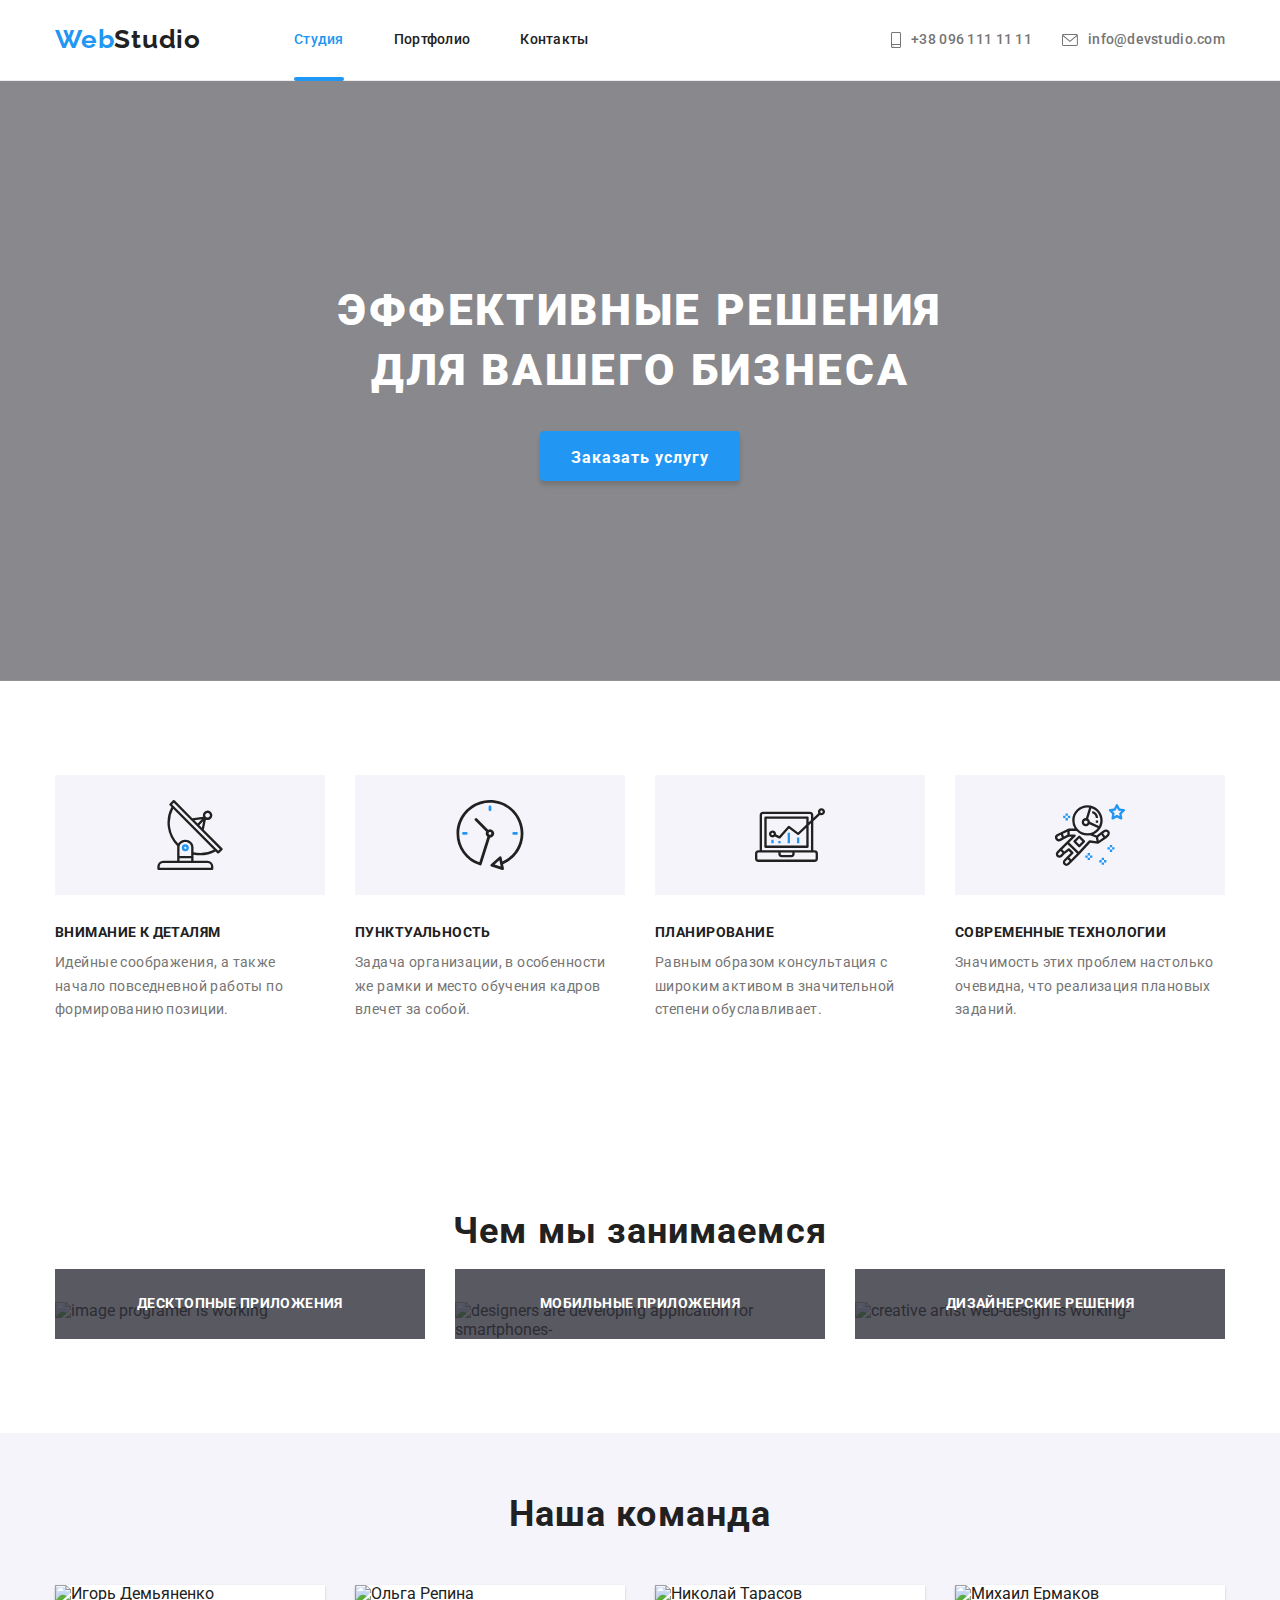
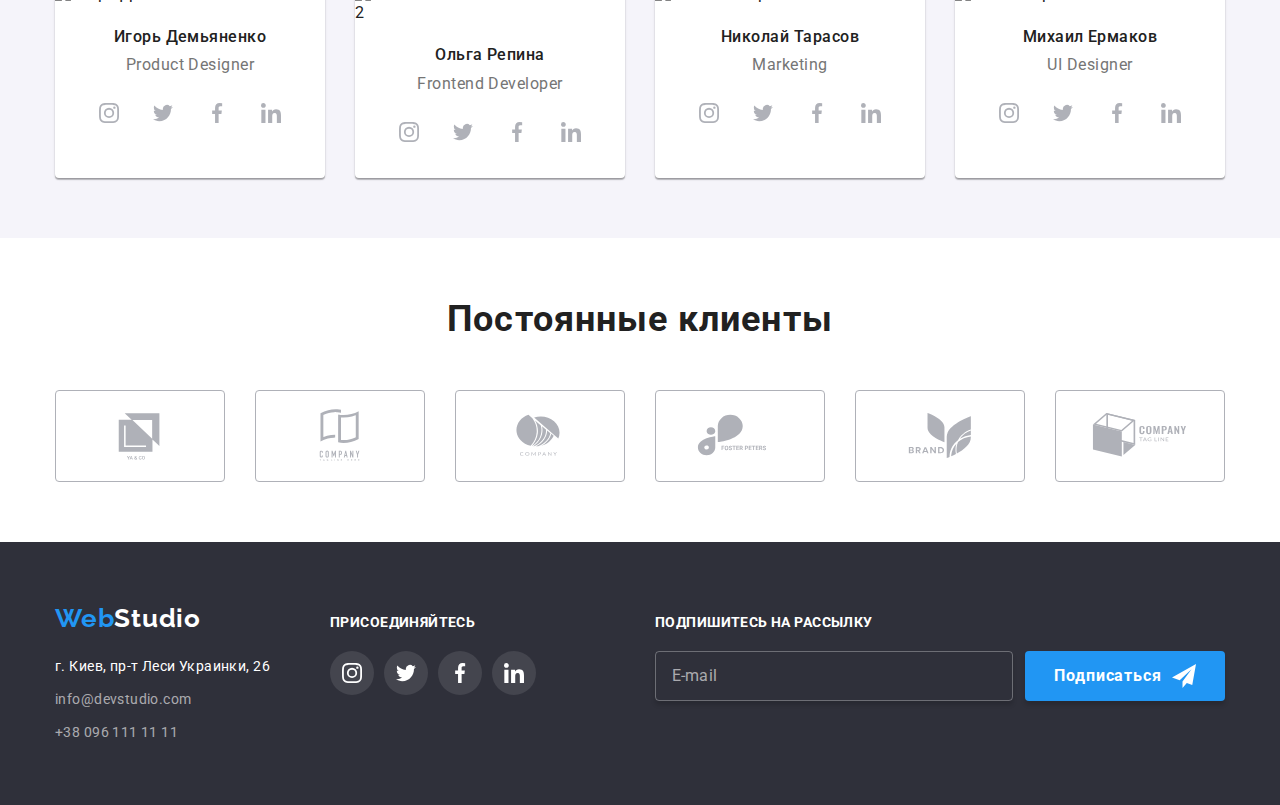
==== commit 6c224c0b: "секция team адаптивка картинок через дескриптор w" ====
--- a/index.html
+++ b/index.html
@@ -214,22 +214,16 @@
             <h2 class="team__title">Наша команда</h2>
             <ul class="team__list">
                 <li class="team__item" >
-                    <picture>
-                        <source srcset="
-                            ./images/team/team1-270.jpg 1x,
-                            ./images/team/team1-270@2x.jpg 2x"
-                            media="(min-width: 1200px)" />
-                        <source srcset="
-                            ./images/team/team1-354.jpg 1x,
-                            ./images/team/team1-354@2x.jpg 2x"
-                            media="(min-width: 768px)"/>
-                        <source srcset="
-                            ./images/team/team1-450.jpg 1x,
-                            ./images/team/team1-450@2x.jpg 2x"
-                            media="(min-width: 320px)" />
-                        <img src="./images/team/team1-450.jpg"
-                            alt="Игорь Демьяненко" class="team__image"/>
-                    </picture>
+                    <img srcset="
+                        ./images/team/team1-270.jpg 270w,
+                        ./images/team/team1-354.jpg 354w,
+                        ./images/team/team1-450.jpg 450w,
+                        ./images/team/team1-270@2x.jpg 540w,
+                        ./images/team/team1-354@2x.jpg 708w,
+                        ./images/team/team1-450@2x.jpg 900w,"
+                    src="./images/team/team1-450.jpg"
+                    alt="Игорь Демьяненко"
+                    sizes="(min-width: 1200px) 270px, (min-width: 768px) 354px, 100vw" />
                     <div class="team__thumbs"> 
                         <h3 class="team__name">Игорь Демьяненко</h3>
                         <p class="team__speciality">Product Designer</p>
@@ -266,23 +260,17 @@
                     </div>
                 </li>
                 <li class="team__item">
-                    <picture>
-                        <source srcset="
-                            ./images/team/team2-270.jpg 1x,
-                            ./images/team/team2-270@2x.jpg 2x"
-                            media="(min-width: 1200px)" />
-                        <source srcset="
-                            ./images/team/team2-354.jpg 1x,
-                            ./images/team/team2-354@2x.jpg 2x"
-                            media="(min-width: 768px)"/>
-                        <source srcset="
-                            ./images/team/team2-450.jpg 1x,
-                            ./images/team/team2-450@2x.jpg 2x"
-                            media="(min-width: 320px)" />
-                        <img src="./images/team/team2-450.jpg"
-                            alt="Ольга Репина" class="team__image"/>
-                    </picture>
-                    <div class="team__thumbs">
+                    <img srcset="
+                        ./images/team/team2-270.jpg 270w,
+                        ./images/team/team2-354.jpg 354w,
+                        ./images/team/team2-450.jpg 450w,
+                        ./images/team/team2-270@2x.jpg 540w,
+                        ./images/team/team2-354@2x.jpg 708w,
+                        ./images/team/team2-450@2x.jpg 900w,"
+                    src="./images/team/team2-450.jpg"
+                    alt="Ольга Репина"
+                    sizes="(min-width: 1200px) 270px, (min-width: 768px) 354px, 100vw" />
+2                    <div class="team__thumbs">
                         <h3 class="team__name">Ольга Репина</h3>
                         <p class="team__speciality">Frontend Developer</p>
                         <ul class="social-link">
@@ -318,22 +306,16 @@
                     </div>
                 </li>
                 <li class="team__item">
-                    <picture>
-                        <source srcset="
-                            ./images/team/team3-270.jpg 1x,
-                            ./images/team/team3-270@2x.jpg 2x"
-                            media="(min-width: 1200px)" />
-                        <source srcset="
-                            ./images/team/team3-354.jpg 1x,
-                            ./images/team/team3-354@2x.jpg 2x"
-                            media="(min-width: 768px)" />
-                        <source srcset="
-                            ./images/team/team3-450.jpg 1x,
-                            ./images/team/team3-450@2x.jpg 2x"
-                            media="(min-width: 320px)" />
-                        <img src="./images/team/team3-450.jpg"
-                            alt="Николай Тарасов" class="team__image" />
-                    </picture>
+                    <img srcset="
+                        ./images/team/team3-270.jpg 270w,
+                        ./images/team/team3-354.jpg 354w,
+                        ./images/team/team3-450.jpg 450w,
+                        ./images/team/team3-270@2x.jpg 540w,
+                        ./images/team/team3-354@2x.jpg 708w,
+                        ./images/team/team3-450@2x.jpg 900w,"
+                    src="./images/team/team3-450.jpg"
+                    alt="Николай Тарасов"
+                    sizes="(min-width: 1200px) 270px, (min-width: 768px) 354px, 100vw" />
                     <div class="team__thumbs">
                         <h3 class="team__name">Николай Тарасов</h3>
                         <p class="team__speciality">Marketing</p>
@@ -370,22 +352,16 @@
                     </div>
                 </li>
                 <li class="team__item">
-                    <picture>
-                        <source srcset="
-                            ./images/team/team4-270.jpg 1x,
-                            ./images/team/team4-270@2x.jpg 2x"
-                            media="(min-width: 1200px)" />
-                        <source srcset="
-                            ./images/team/team4-354.jpg 1x,
-                            ./images/team/team4-354@2x.jpg 2x"
-                            media="(min-width: 768px)" />
-                        <source srcset="
-                            ./images/team/team4-450.jpg 1x,
-                            ./images/team/team4-450@2x.jpg 2x"
-                            media="(min-width: 320px)" />
-                        <img src="./images/team/team4-450.jpg"
-                            alt="Михаил Ермаков" class="team__image" />
-                    </picture>
+                    <img srcset="
+                        ./images/team/team4-270.jpg 270w,
+                        ./images/team/team4-354.jpg 354w,
+                        ./images/team/team4-450.jpg 450w,
+                        ./images/team/team4-270@2x.jpg 540w,
+                        ./images/team/team4-354@2x.jpg 708w,
+                        ./images/team/team4-450@2x.jpg 900w,"
+                    src="./images/team/team4-450.jpg"
+                    alt="Михаил Ермаков"
+                    sizes="(min-width: 1200px) 270px, (min-width: 768px) 354px, 100vw" />
                     <div class="team__thumbs">
                         <h3 class="team__name">Михаил Ермаков</h3>
                         <p class="team__speciality">UI Designer</p>
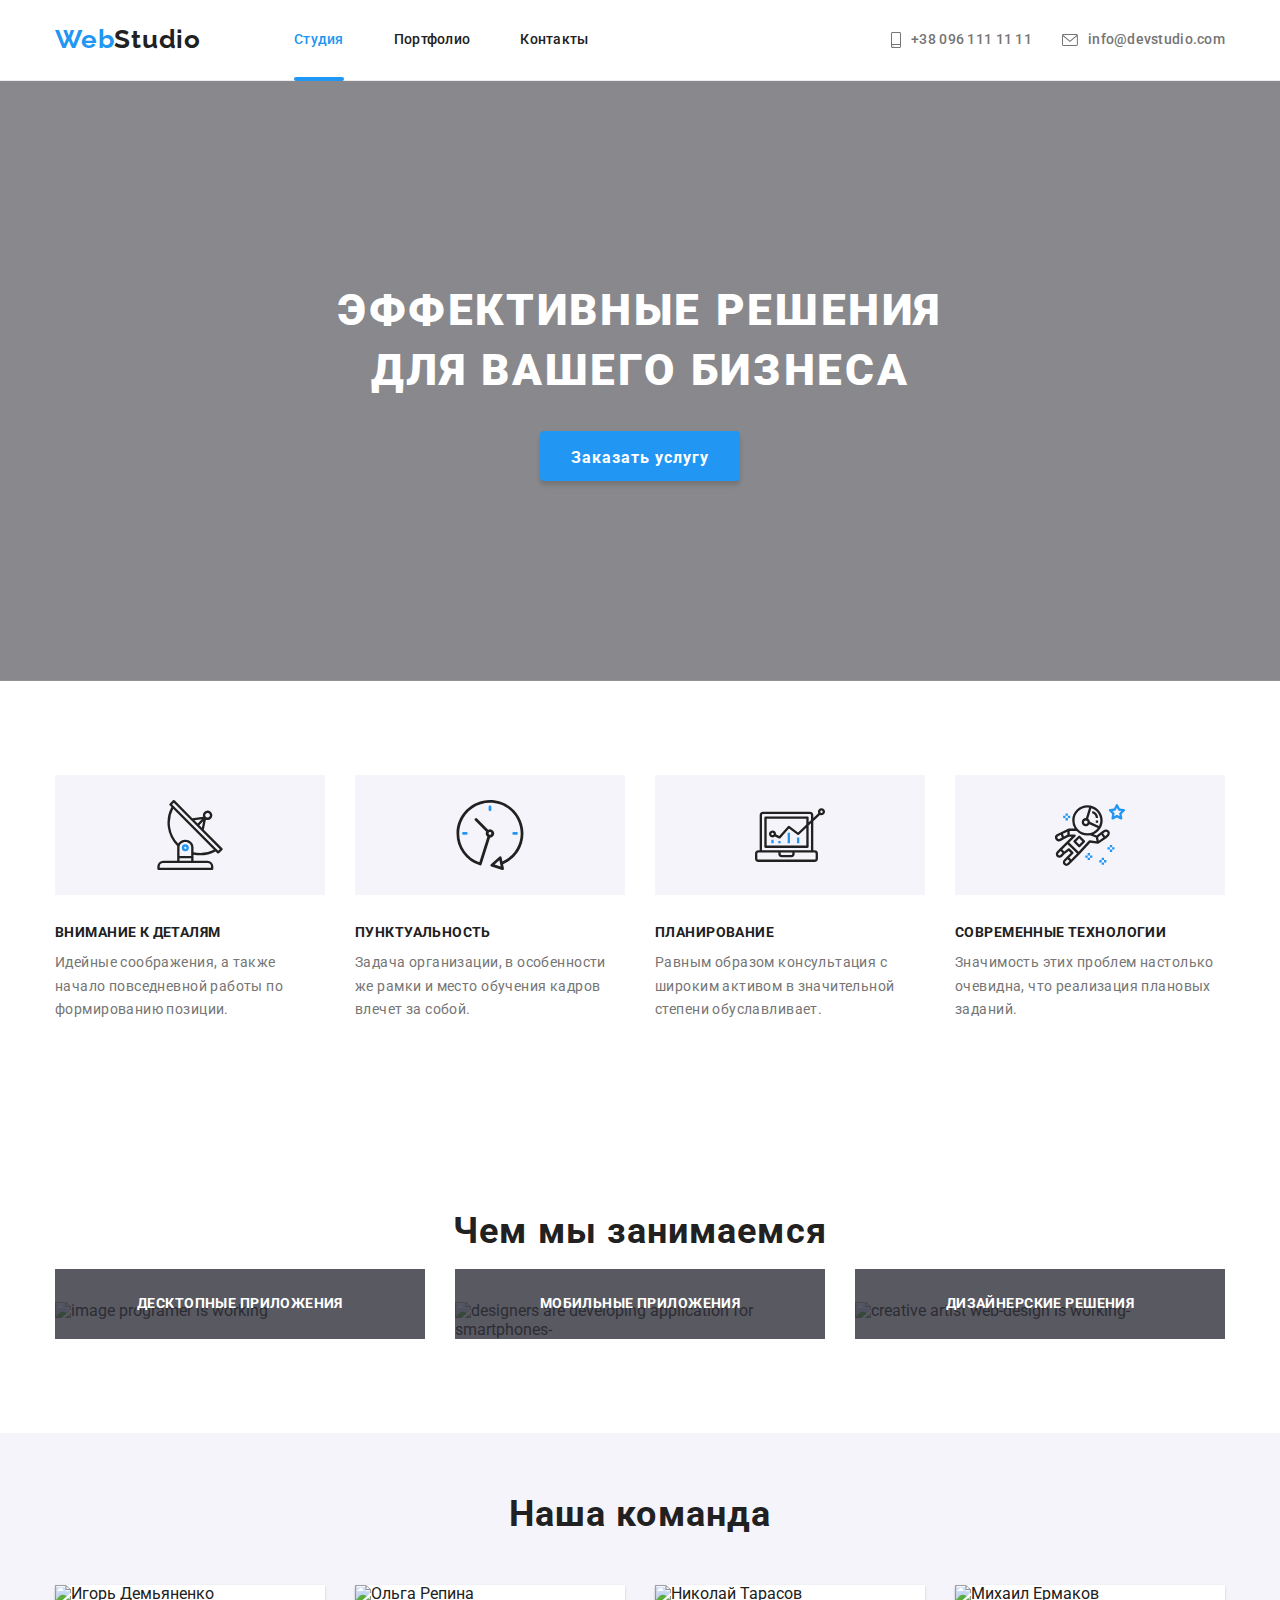
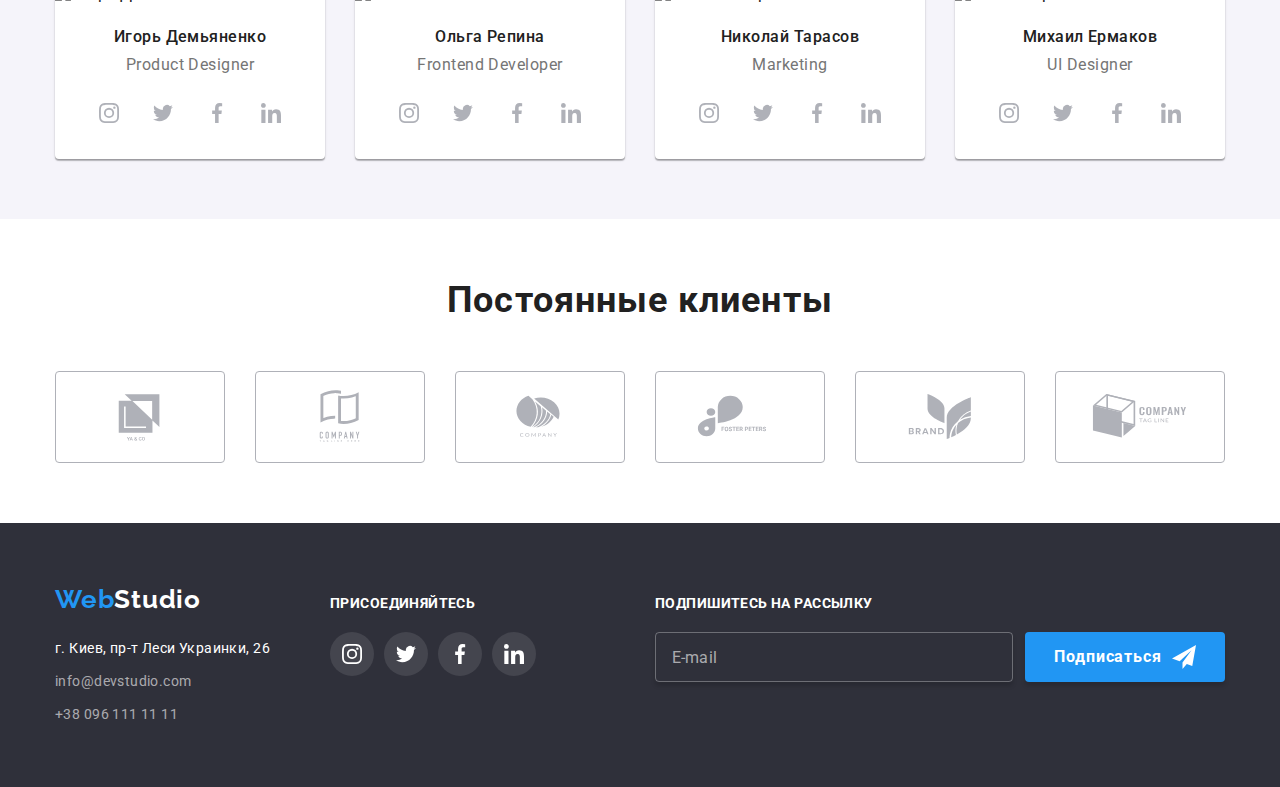
==== commit 2146b302: "FINAL" ====
--- a/index.html
+++ b/index.html
@@ -39,36 +39,38 @@
                             <a href="./contacts.html" class="site-nav__link">Контакты</a>
                         </li>
                     </ul>
-                    <ul class="contact">
-                        <li class="contact__item">
-                            <a href="tel:+380961111111" class="contact__link contact__link--mobile">
-                                <svg class="contact__icon" width="10" height="16">
-                                    <use href="./images/icon.svg#icon-mobile"></use>
-                                </svg>
-                                +38 096 111 11 11</a>
-                        </li>
-                        <li class="contact__item">
-                            <a href="mailto:info@devstudio.com" class="contact__link">
-                                <svg class="contact__icon" width="16" height="12">
-                                    <use href="./images/icon.svg#icon-mail"></use>
-                                </svg>
-                                info@devstudio.com</a>
-                        </li>
-                    </ul>
-                    <ul class="social-network">
-                        <li class="social-network__item">
-                            <a class="social-network__link" href="">Instagram</a>
-                        </li>
-                        <li class="social-network__item">
-                            <a class="social-network__link" href="">Twitter</a>
-                        </li>
-                        <li class="social-network__item">
-                            <a class="social-network__link" href="">Facebook</a>
-                        </li>
-                        <li class="social-network__item">
-                            <a class="social-network__link" href="">Linkedin</a>
-                        </li>
-                    </ul>
+                    <div class="header-page__meta">
+                        <ul class="contact">
+                            <li class="contact__item">
+                                <a href="tel:+380961111111" class="contact__link contact__link--mobile">
+                                    <svg class="contact__icon" width="10" height="16">
+                                        <use href="./images/icon.svg#icon-mobile"></use>
+                                    </svg>
+                                    +38 096 111 11 11</a>
+                            </li>
+                            <li class="contact__item">
+                                <a href="mailto:info@devstudio.com" class="contact__link">
+                                    <svg class="contact__icon" width="16" height="12">
+                                        <use href="./images/icon.svg#icon-mail"></use>
+                                    </svg>
+                                    info@devstudio.com</a>
+                            </li>
+                        </ul>
+                        <ul class="social-network">
+                            <li class="social-network__item">
+                                <a class="social-network__link" href="">Instagram</a>
+                            </li>
+                            <li class="social-network__item">
+                                <a class="social-network__link" href="">Twitter</a>
+                            </li>
+                            <li class="social-network__item">
+                                <a class="social-network__link" href="">Facebook</a>
+                            </li>
+                            <li class="social-network__item">
+                                <a class="social-network__link" href="">Linkedin</a>
+                            </li>
+                        </ul>
+                    </div>
                 </div>
             </nav>
         </div>
@@ -270,7 +272,7 @@
                     src="./images/team/team2-450.jpg"
                     alt="Ольга Репина"
                     sizes="(min-width: 1200px) 270px, (min-width: 768px) 354px, 100vw" />
-2                    <div class="team__thumbs">
+                    <div class="team__thumbs">
                         <h3 class="team__name">Ольга Репина</h3>
                         <p class="team__speciality">Frontend Developer</p>
                         <ul class="social-link">
--- a/css/main.min.css
+++ b/css/main.min.css
@@ -3,5 +3,5 @@
  Consolas,  'Liberation Mono',  Menlo,- monospace;font-size:1em}small{font-size:80%}sub,sup{font-size:75%;line-height:0;position:relative;vertical-align:baseline}sub{bottom:-0.25em}sup{top:-0.5em}table{text-indent:0;border-color:inherit}button,input,optgroup,select,textarea{font-family:inherit;font-size:100%;line-height:1.15;margin:0}button,select{text-transform:none}button,[type='button'],[type='reset'],[type='submit']{-webkit-appearance:button}::-moz-focus-inner{border-style:none;padding:0}:-moz-focusring{outline:1px dotted ButtonText}:-moz-ui-invalid{box-shadow:none}legend{padding:0}progress{vertical-align:baseline}::-webkit-inner-spin-button,::-webkit-outer-spin-button{height:auto}[type='search']{-webkit-appearance:textfield;outline-offset:-2px}::-webkit-search-decoration{-webkit-appearance:none}::-webkit-file-upload-button{-webkit-appearance:button;font:inherit}summary{display:list-item}body{background-color:#ffffff;color:#212121;font-family:Roboto, sans-serif}img{display:block;width:100%;height:auto}.site-nav,.contact,.social-network,.work__list,.about__list,.team__list,.clients__list,.address__list,.social-link{list-style:none;padding:0;margin:0}.header-page__container,.hero__container,.work__container,.about__container,.team__container,.clients__container,.page-footer__container{margin-left:auto;margin-right:auto;padding-left:15px;padding-right:15px;min-width:320px}.work,.team,.clients,.page-footer{padding-top:60px;padding-bottom:60px}.team__title,.clients__title{margin-top:0;margin-bottom:30px;text-align:center;color:#212121;font-weight:700;font-size:24px;line-height:1.14;letter-spacing:.03em}.hero__button,.field__button,.page-footer__button{color:#ffffff;background-color:#2196F3;font-weight:700;font-size:16px;line-height:1.88;letter-spacing:.06em;text-decoration:none;-webkit-box-shadow:0px 4px 4px rgba(0,0,0,0.15);box-shadow:0px 4px 4px rgba(0,0,0,0.15);border-radius:4px;border-color:transparent;padding:10px;height:50px;min-width:200px;cursor:pointer}.privat-policy__checkbox,.work__hidden{position:absolute;width:1px;height:1px;margin:-1px;border:0;padding:0;white-space:nowrap;-webkit-clip-path:inset(100%);clip-path:inset(100%);clip:rect(0 0 0 0);overflow:hidden}.header-page{border-bottom:1px solid #ECECEC}.header-page__container{position:relative}@media screen and (min-width: 480px){.header-page__container{width:480px}}@media screen and (min-width: 768px){.header-page__container{width:768px}}@media screen and (min-width: 1200px){.header-page__container{width:1200px}}.header-page__nav{display:-webkit-box;display:-ms-flexbox;display:flex;-webkit-box-align:center;-ms-flex-align:center;align-items:center;min-height:60px}@media screen and (max-width: 767px){.header-page__nav{-webkit-box-pack:justify;-ms-flex-pack:justify;justify-content:space-between}}@media screen and (max-width: 767px){.header-page__meta{padding:48px 40px 48px 40px}}@media screen and (min-width: 768px){.header-page__meta{display:-webkit-box;display:-ms-flexbox;display:flex;-webkit-box-align:center;-ms-flex-align:center;align-items:center;-webkit-box-pack:justify;-ms-flex-pack:justify;justify-content:space-between}}.logo{margin:0;color:#212121;font-family:Raleway, sans-serif;font-weight:700;font-size:24px;line-height:1.17;letter-spacing:.03em;text-decoration:none}@media screen and (min-width: 768px){.logo{font-size:26px;line-height:1.29}}.logo__style{color:#2196F3}.header-page__button{display:-webkit-box;display:-ms-flexbox;display:flex;-webkit-box-align:center;-ms-flex-align:center;align-items:center;-webkit-box-pack:center;-ms-flex-pack:center;justify-content:center;background-color:transparent;border:none;padding:0;margin:0;z-index:1}.header-page__button:hover,.header-page__button:focus{color:#2196F3}@media screen and (min-width: 768px){.header-page__button{display:none}}.header-page__icon{fill:currentColor;width:40px;height:40px}.header-page__button .header-page__icon--cross{display:none}.header-page__button.is-open .header-page__icon--cross{display:block}.header-page__button.is-open .header-page__icon--menu{display:none}@media screen and (max-width: 767px){.header-page__menu{display:none;position:absolute;top:0;left:0;width:100%;overflow:scroll;padding:48px 40px 48px 40px;background:#FFFFFF;-webkit-box-shadow:0px 4px 8px rgba(0,0,0,0.04),0px 2px 4px rgba(0,0,0,0.08),0px 1px 3px rgba(0,0,0,0.16);box-shadow:0px 4px 8px rgba(0,0,0,0.04),0px 2px 4px rgba(0,0,0,0.08),0px 1px 3px rgba(0,0,0,0.16)}.header-page__menu.is-open{display:block}}@media screen and (min-width: 768px){.header-page__menu{-webkit-box-flex:1;-ms-flex-positive:1;flex-grow:1;margin-left:88px;display:-webkit-box;display:-ms-flexbox;display:flex;-webkit-box-align:center;-ms-flex-align:center;align-items:center;-webkit-box-pack:justify;-ms-flex-pack:justify;justify-content:space-between}}@media screen and (min-width: 1200px){.header-page__menu{margin-left:93px}}@media screen and (max-width: 767px){.site-nav{margin-bottom:306px}}@media screen and (min-width: 768px){.site-nav{display:-webkit-box;display:-ms-flexbox;display:flex}}@media screen and (max-width: 767px){.site-nav__item:not(:last-child){margin-bottom:32px}}@media screen and (min-width: 768px){.site-nav__item:not(:last-child){margin-right:50px}}.site-nav__link{color:#212121;font-weight:500;font-size:40px;line-height:1.18;letter-spacing:.02em;text-decoration:none;-webkit-transition:color 250ms cubic-bezier(0.4, 0, 0.2, 1);transition:color 250ms cubic-bezier(0.4, 0, 0.2, 1)}.site-nav__link:hover,.site-nav__link:focus{color:#2196F3}@media screen and (min-width: 768px){.site-nav__link{font-size:14px;line-height:1.14;padding-top:32px;padding-bottom:32px;display:block}}.site-nav__link--current{color:#2196F3}@media screen and (min-width: 768px){.site-nav__link--current{position:relative}.site-nav__link--current::after{position:absolute;content:"";bottom:-1px;left:0;border-radius:4px;height:4px;width:100%;background-color:#2196F3}}@media screen and (max-width: 767px){.contact{margin-bottom:64px}}@media screen and (min-width: 768px){.contact{display:-webkit-box;display:-ms-flexbox;display:flex;-webkit-box-orient:vertical;-webkit-box-direction:reverse;-ms-flex-direction:column-reverse;flex-direction:column-reverse}}@media screen and (min-width: 1200px){.contact{-webkit-box-orient:horizontal;-webkit-box-direction:normal;-ms-flex-direction:row;flex-direction:row}}@media screen and (max-width: 767px){.contact__item:not(:last-child){margin-bottom:30px}}@media screen and (min-width: 768px) and (max-width: 1199px){.contact__item:not(:first-child){margin-bottom:10px}}@media screen and (min-width: 1200px){.contact__item:not(:last-child){margin-right:30px}}.contact__link{font-weight:500;font-size:24px;line-height:1.17;letter-spacing:.02em;text-decoration:none;color:#757575}@media screen and (max-width: 767px){.contact__link--mobile{font-size:34px;color:#2196F3}}@media screen and (min-width: 768px){.contact__link{display:-webkit-box;display:-ms-flexbox;display:flex;-webkit-box-align:center;-ms-flex-align:center;align-items:center;-webkit-box-pack:center;-ms-flex-pack:center;justify-content:center;font-size:12px;line-height:1.14;-webkit-transition:color 250ms cubic-bezier(0.4, 0, 0.2, 1);transition:color 250ms cubic-bezier(0.4, 0, 0.2, 1)}.contact__link:hover,.contact__link:focus{color:#2196F3}}@media screen and (min-width: 1200px){.contact__link{font-size:14px}}.contact__icon{margin-right:8px;fill:currentColor}@media screen and (max-width: 767px){.contact__icon{display:none}}@media screen and (min-width: 1200px){.contact__icon{margin-right:10px}}.social-network{display:-webkit-box;display:-ms-flexbox;display:flex;-ms-flex-wrap:wrap;flex-wrap:wrap}@media screen and (min-width: 768px){.social-network{display:none}}.social-network__item{padding:0 10px;border-right:1px solid rgba(33,33,33,0.2)}.social-network__item:last-child{padding-right:0;border-right:none}.social-network__item:first-child{padding-left:0}.social-network__link{color:#2196F3;font-weight:500;font-size:18px;line-height:1.22;letter-spacing:.02em;text-decoration:none}.hero{background-repeat:no-repeat;background-position:center;background-size:cover;background-color:#C4C4C4;text-align:center;padding:118px 0;margin-left:auto;margin-right:auto;background-image:-webkit-gradient(linear, left top, right top, from(rgba(47,48,58,0.4)), to(rgba(47,48,58,0.4))),url(../images/hero/hero-450.jpg);background-image:linear-gradient(to right, rgba(47,48,58,0.4), rgba(47,48,58,0.4)),url(../images/hero/hero-450.jpg)}@media screen and (min-device-pixel-ratio: 2), screen and (-webkit-min-device-pixel-ratio: 2), screen and (min-resolution: 192dpi), screen and (min-resolution: 2dppx){.hero{background-image:-webkit-gradient(linear, left top, right top, from(rgba(47,48,58,0.4)), to(rgba(47,48,58,0.4))),url(../images/hero/hero-450@2x.jpg);background-image:linear-gradient(to right, rgba(47,48,58,0.4), rgba(47,48,58,0.4)),url(../images/hero/hero-450@2x.jpg)}}@media screen and (min-width: 768px){.hero{background-image:-webkit-gradient(linear, left top, right top, from(rgba(47,48,58,0.4)), to(rgba(47,48,58,0.4))),url(../images/hero/hero-768.jpg);background-image:linear-gradient(to right, rgba(47,48,58,0.4), rgba(47,48,58,0.4)),url(../images/hero/hero-768.jpg)}}@media screen and (min-width: 768px) and (min-device-pixel-ratio: 2), screen and (min-width: 768px) and (-webkit-min-device-pixel-ratio: 2), screen and (min-width: 768px) and (min-resolution: 192dpi), screen and (min-width: 768px) and (min-resolution: 2dppx){.hero{background-image:-webkit-gradient(linear, left top, right top, from(rgba(47,48,58,0.4)), to(rgba(47,48,58,0.4))),url(../images/hero/hero-768@2x.jpg);background-image:linear-gradient(to right, rgba(47,48,58,0.4), rgba(47,48,58,0.4)),url(../images/hero/hero-768@2x.jpg)}}@media screen and (min-width: 1200px){.hero{padding:200px 0;max-width:1600px;background-image:-webkit-gradient(linear, left top, right top, from(rgba(47,48,58,0.4)), to(rgba(47,48,58,0.4))),url(../images/hero/hero-1200.jpg);background-image:linear-gradient(to right, rgba(47,48,58,0.4), rgba(47,48,58,0.4)),url(../images/hero/hero-1200.jpg)}}@media screen and (min-width: 1200px) and (min-device-pixel-ratio: 2), screen and (min-width: 1200px) and (-webkit-min-device-pixel-ratio: 2), screen and (min-width: 1200px) and (min-resolution: 192dpi), screen and (min-width: 1200px) and (min-resolution: 2dppx){.hero{background-image:-webkit-gradient(linear, left top, right top, from(rgba(47,48,58,0.4)), to(rgba(47,48,58,0.4))),url(../images/hero/hero-1200@2x.jpg);background-image:linear-gradient(to right, rgba(47,48,58,0.4), rgba(47,48,58,0.4)),url(../images/hero/hero-1200@2x.jpg)}}@media screen and (min-width: 480px){.hero__container{width:480px}}@media screen and (min-width: 768px){.hero__container{width:768px}}@media screen and (min-width: 1200px){.hero__container{width:1200px}}.hero__title{font-weight:900;font-size:26px;line-height:1.61;letter-spacing:.06em;margin-top:0;margin-bottom:0;color:#ffffff;text-transform:uppercase;max-width:360px;margin-left:auto;margin-right:auto}@media screen and (min-width: 1200px){.hero__title{font-size:44px;line-height:1.36;max-width:700px}}.hero__button{margin-top:30px}.backdrop{position:fixed;z-index:2;top:0;left:0;width:100%;height:100%;background-color:rgba(0,0,0,0.2);-webkit-transition:opacity 250ms cubic-bezier(0.4, 0, 0.2, 1);transition:opacity 250ms cubic-bezier(0.4, 0, 0.2, 1)}.backdrop.is-hidden{opacity:0;pointer-events:none;visibility:hidden}.backdrop.is-hidden .modal{-webkit-transform:translate(-50%, -80%) scale(0.39);transform:translate(-50%, -80%) scale(0.39)}.modal{position:fixed;top:50%;left:50%;opacity:1;width:450px;padding:40px;background-color:#ffffff;-webkit-box-shadow:0px 1px 3px rgba(0,0,0,0.12),0px 1px 1px rgba(0,0,0,0.14),0px 2px 1px rgba(0,0,0,0.2);box-shadow:0px 1px 3px rgba(0,0,0,0.12),0px 1px 1px rgba(0,0,0,0.14),0px 2px 1px rgba(0,0,0,0.2);border-radius:4px;-webkit-transform:translate(-50%, -50%) scale(1);transform:translate(-50%, -50%) scale(1);-webkit-transition:opacity 250ms cubic-bezier(0.4, 0, 0.2, 1),-webkit-transform 500ms cubic-bezier(0.4, 0, 0.2, 1);transition:opacity 250ms cubic-bezier(0.4, 0, 0.2, 1),-webkit-transform 500ms cubic-bezier(0.4, 0, 0.2, 1);transition:transform 500ms cubic-bezier(0.4, 0, 0.2, 1),opacity 250ms cubic-bezier(0.4, 0, 0.2, 1);transition:transform 500ms cubic-bezier(0.4, 0, 0.2, 1),opacity 250ms cubic-bezier(0.4, 0, 0.2, 1),-webkit-transform 500ms cubic-bezier(0.4, 0, 0.2, 1)}@media screen and (min-width: 1200px){.modal{width:528px}}.modal__icon{fill:currentColor;width:18px;height:18px}.modal__title{font-weight:700;font-size:20px;line-height:1.5;letter-spacing:.03em;margin:0 0 12px 0;text-align:center;color:#212121}@media screen and (min-width: 1200px){.modal__title{line-height:1.15}}.modal__button{position:absolute;display:-webkit-box;display:-ms-flexbox;display:flex;-webkit-box-align:center;-ms-flex-align:center;align-items:center;-webkit-box-pack:center;-ms-flex-pack:center;justify-content:center;padding:0;right:8px;top:8px;border-radius:50%;border:1px solid rgba(0,0,0,0.1);color:#000000;background:#ffffff;width:30px;height:30px;cursor:pointer}.modal__button:hover,.modal__button:focus{color:#2196F3}.form{width:370px}@media screen and (min-width: 1200px){.form{width:448px}}.field{position:relative;display:-webkit-box;display:-ms-flexbox;display:flex;-webkit-box-orient:vertical;-webkit-box-direction:normal;-ms-flex-direction:column;flex-direction:column;margin-bottom:10px}.field__label{font-size:12px;line-height:1.17;letter-spacing:.01em;color:#757575;margin-bottom:4px}.field__input{padding:11px 12px 11px 42px;border:1px solid rgba(33,33,33,0.2);border-radius:4px;height:40px}.field__input:focus{border:1px solid #2196F3;cursor:pointer;outline:none}.field__input:hover{cursor:pointer}.field__icon{position:absolute;left:12px;bottom:11px;width:18px;height:18px;-webkit-transition:background-color 250ms cubic-bezier(0.4, 0, 0.2, 1);transition:background-color 250ms cubic-bezier(0.4, 0, 0.2, 1);fill:currentColor;cursor:pointer}.field__input:focus+.field__icon{color:#2196F3}.field__textarea{border:1px solid rgba(33,33,33,0.2);border-radius:4px;padding:11px 12px;height:120px;width:100%;resize:none}.field__textarea:focus{border:1px solid #2196F3;outline:none}.field__textarea::-webkit-input-placeholder{font-size:14px;line-height:1.17;letter-spacing:.01em;color:rgba(117,117,117,0.5)}.field__textarea:-ms-input-placeholder{font-size:14px;line-height:1.17;letter-spacing:.01em;color:rgba(117,117,117,0.5)}.field__textarea::-ms-input-placeholder{font-size:14px;line-height:1.17;letter-spacing:.01em;color:rgba(117,117,117,0.5)}.field__textarea::placeholder{font-size:14px;line-height:1.17;letter-spacing:.01em;color:rgba(117,117,117,0.5)}.privat-policy{position:relative;margin-bottom:30px}.privat-policy__link{color:#2196F3}.privat-policy__label{display:-webkit-box;display:-ms-flexbox;display:flex;-webkit-box-align:center;-ms-flex-align:center;align-items:center;-webkit-box-pack:justify;-ms-flex-pack:justify;justify-content:space-between;font-size:12px;line-height:1.17;letter-spacing:.03em;color:#757575}@media screen and (min-width: 1200px){.privat-policy__label{font-size:14px;line-height:1.71;-webkit-box-pack:space-evenly;-ms-flex-pack:space-evenly;justify-content:space-evenly}}.privat-policy__icon{display:inline-block;width:16px;height:15px;border:2px solid #212121;border-radius:2px}.privat-policy__checkbox:checked+.privat-policy__icon{border-color:transparent;background-image:url(../images/check-active.svg);background-origin:border-box;background-size:contain}.field__button{display:block;margin-left:auto;margin-right:auto;-webkit-transition:background-color 250ms cubic-bezier(0.4, 0, 0.2, 1);transition:background-color 250ms cubic-bezier(0.4, 0, 0.2, 1)}.field__button:hover,.field__button:focus{background-color:#188CE8}@media screen and (min-width: 1200px){.work{padding-top:94px;padding-bottom:94px}}@media screen and (min-width: 480px){.work__container{width:480px}}@media screen and (min-width: 768px){.work__container{width:768px}}@media screen and (min-width: 1200px){.work__container{width:1200px}}.work__image{display:-webkit-box;display:-ms-flexbox;display:flex;-webkit-box-align:center;-ms-flex-align:center;align-items:center;-webkit-box-pack:center;-ms-flex-pack:center;justify-content:center;background-color:#F5F4FA;height:120px;border:none}.work__icon{width:70px;height:70px}.work__thumbs{padding-top:30px}.work__title{font-weight:700;font-size:14px;line-height:1.14;letter-spacing:.03em;text-transform:uppercase;margin-top:0;margin-bottom:10px}.work__description{margin-top:0;margin-bottom:0;font-size:14px;line-height:1.71;letter-spacing:.03em;text-align:left;color:#757575}.work__list{margin:-15px;display:-webkit-box;display:-ms-flexbox;display:flex;-ms-flex-wrap:wrap;flex-wrap:wrap}.work__item{margin:15px;-ms-flex-preferred-size:calc((100% - 30px) / 1);flex-basis:calc((100% - 30px) / 1)}@media screen and (min-width: 768px){.work__item{-ms-flex-preferred-size:calc((100% - 60px) / 2);flex-basis:calc((100% - 60px) / 2)}}@media screen and (min-width: 1200px){.work__item{-ms-flex-preferred-size:calc((100% - 120px) / 4);flex-basis:calc((100% - 120px) / 4)}}.about{padding-top:94px;padding-bottom:94px}@media screen and (max-width: 1199px){.about{display:none}}.about__container{width:1200px}.about__title{font-weight:700;font-size:36px;line-height:1.17;letter-spacing:.03em;margin-top:0;margin-bottom:50px;text-align:center;color:#212121}.about__list{display:-webkit-box;display:-ms-flexbox;display:flex;-webkit-box-pack:justify;-ms-flex-pack:justify;justify-content:space-between}.about__item{position:relative;width:370px;z-index:-1}.about__image{width:370px}.about__subject{position:absolute;left:0;bottom:0;margin:0;padding:27px 0;width:100%;height:70px;background:rgba(47,48,58,0.8);font-weight:700;font-size:14px;line-height:1.14;letter-spacing:.03em;text-align:center;text-transform:uppercase;color:#FFFFFF}.team{background-color:#F5F4FA}@media screen and (min-width: 480px){.team__container{width:480px}}@media screen and (min-width: 768px){.team__container{width:768px}}@media screen and (min-width: 1200px){.team__container{width:1200px}}@media screen and (min-width: 1200px){.team__title{font-size:36px;line-height:1.17;margin-bottom:50px}}.team__thumbs{display:-webkit-box;display:-ms-flexbox;display:flex;-webkit-box-align:center;-ms-flex-align:center;align-items:center;-webkit-box-orient:vertical;-webkit-box-direction:normal;-ms-flex-direction:column;flex-direction:column;padding:30px 0 24px 0}@media screen and (min-width: 1200px){.team__thumbs{padding-top:24px}}.team__name{margin-top:0;margin-bottom:10px;font-weight:500;font-size:16px;line-height:1.17;letter-spacing:.03em}.team__speciality{margin-top:0;margin-bottom:16px;font-size:16px;line-height:1.17;letter-spacing:.03em;color:#757575}@media screen and (min-width: 768px){.team__list{display:-webkit-box;display:-ms-flexbox;display:flex;-ms-flex-wrap:wrap;flex-wrap:wrap;margin:-15px}}.team__item{background-color:#ffffff;-webkit-box-shadow:0px 1px 3px rgba(0,0,0,0.12),0px 1px 1px rgba(0,0,0,0.14),0px 2px 1px rgba(0,0,0,0.2);box-shadow:0px 1px 3px rgba(0,0,0,0.12),0px 1px 1px rgba(0,0,0,0.14),0px 2px 1px rgba(0,0,0,0.2);border-radius:0px 0px 4px 4px}@media screen and (max-width: 767px){.team__item:not(:last-child){margin-bottom:30px}}@media screen and (min-width: 768px){.team__item{margin:15px;-ms-flex-preferred-size:calc((100% - 4 * 15px) / 2);flex-basis:calc((100% - 4 * 15px) / 2)}}@media screen and (min-width: 1200px){.team__item{-ms-flex-preferred-size:calc((100% - 8 * 15px) / 4);flex-basis:calc((100% - 8 * 15px) / 4)}}@media screen and (min-width: 480px){.clients__container{width:480px}}@media screen and (min-width: 768px){.clients__container{width:768px}}@media screen and (min-width: 1200px){.clients__container{width:1200px}}@media screen and (min-width: 1200px){.clients__title{font-size:36px;line-height:1.17;letter-spacing:.03em;margin-bottom:50px}}.clients__icon{fill:currentcolor;width:106px;height:60px}.clients__list{display:-webkit-box;display:-ms-flexbox;display:flex;-webkit-box-pack:center;-ms-flex-pack:center;justify-content:center;-ms-flex-wrap:wrap;flex-wrap:wrap;margin:-15px}.clients__item{margin:15px;-ms-flex-preferred-size:calc((100% - 4 * 15px) / 2);flex-basis:calc((100% - 4 * 15px) / 2)}@media screen and (min-width: 768px){.clients__item{-ms-flex-preferred-size:calc((100% - 6 * 15px) / 3);flex-basis:calc((100% - 6 * 15px) / 3)}}@media screen and (min-width: 1200px){.clients__item{-ms-flex-preferred-size:calc((100% - 12 * 15px) / 6);flex-basis:calc((100% - 12 * 15px) / 6)}}.clients__button{display:-webkit-box;display:-ms-flexbox;display:flex;-webkit-box-align:center;-ms-flex-align:center;align-items:center;-webkit-box-pack:center;-ms-flex-pack:center;justify-content:center;border:1px solid #AFB1B8;border-radius:4px;color:#AFB1B8;width:210px;height:92px;cursor:pointer;-webkit-transition:color 250ms cubic-bezier(0.4, 0, 0.2, 1),border 250ms cubic-bezier(0.4, 0, 0.2, 1);transition:color 250ms cubic-bezier(0.4, 0, 0.2, 1),border 250ms cubic-bezier(0.4, 0, 0.2, 1)}.clients__button:hover{color:#2196F3;border:1px solid #2196F3}@media screen and (min-width: 768px) and (max-width: 1199px){.clients__button{width:226px}}@media screen and (min-width: 1200px){.clients__button{width:170px}}.page-footer{background-color:#2F303A}@media screen and (min-width: 480px){.page-footer__container{width:480px}}@media screen and (min-width: 768px){.page-footer__container{width:768px;display:-webkit-box;display:-ms-flexbox;display:flex;-ms-flex-wrap:wrap;flex-wrap:wrap}}@media screen and (max-width: 1199px){.page-footer__container{text-align:center}}@media screen and (min-width: 1200px){.page-footer__container{width:1200px;-webkit-box-align:baseline;-ms-flex-align:baseline;align-items:baseline}}@media screen and (min-width: 768px) and (max-width: 1199px){.page-footer__meta{margin-left:61px}}.page-footer__logo{color:#ffffff}.page-footer__title{font-weight:700;font-size:14px;line-height:1.14;letter-spacing:.03em;text-transform:uppercase;color:#ffffff;margin-bottom:20px;margin-top:0}@media screen and (max-width: 767px){.page-footer__network{margin-top:60px;display:inline-block}}@media screen and (min-width: 768px) and (max-width: 1199px){.page-footer__network{margin-left:165px;margin-top:5px}}@media screen and (min-width: 1200px){.page-footer__network{margin-left:60px}}@media screen and (max-width: 1199px){.page-footer__mailing{margin-top:60px}}@media screen and (min-width: 768px) and (max-width: 1199px){.page-footer__mailing{margin-left:auto;margin-right:auto}}@media screen and (min-width: 1200px){.page-footer__mailing{margin-left:auto}}@media screen and (min-width: 1200px){.page-footer__fieldset{display:-webkit-box;display:-ms-flexbox;display:flex}}.page-footer__button{display:-webkit-box;display:-ms-flexbox;display:flex;-webkit-box-align:center;-ms-flex-align:center;align-items:center;-webkit-box-pack:center;-ms-flex-pack:center;justify-content:center}@media screen and (max-width: 1199px){.page-footer__button{margin:20px auto 0 auto}}.page-footer__icon{margin-left:10px;fill:currentColor}.address{margin-top:20px}.address__item{margin-bottom:8px}@media screen and (min-width: 1200px){.address__item{margin-bottom:9px}.address__item:last-child{margin-bottom:0}}.address__location{font-size:14px;line-height:1.71;letter-spacing:.03em;color:#FFFFFF;text-decoration:none;font-style:normal}.address__contacts{font-size:14px;line-height:1.71;letter-spacing:.03em;color:rgba(255,255,255,0.6);text-decoration:none;font-style:normal}.address__contacts:hover,.address__contacts:focus{color:#2196F3}.page-footer__input{height:50px;border:1px solid rgba(255,255,255,0.3);-webkit-box-shadow:0px 4px 4px 0px rgba(0,0,0,0.15);box-shadow:0px 4px 4px 0px rgba(0,0,0,0.15);border-radius:4px;background-color:rgba(33,150,243,0);color:#ffffff;padding:15px 16px}@media screen and (max-width: 767px){.page-footer__input{width:100%}}@media screen and (min-width: 768px){.page-footer__input{width:450px}}@media screen and (min-width: 1200px){.page-footer__input{width:358px;margin-right:12px}}.page-footer__input::-webkit-input-placeholder{font-size:16px;line-height:1.25;letter-spacing:.01em;color:rgba(255,255,255,0.6)}.page-footer__input:-ms-input-placeholder{font-size:16px;line-height:1.25;letter-spacing:.01em;color:rgba(255,255,255,0.6)}.page-footer__input::-ms-input-placeholder{font-size:16px;line-height:1.25;letter-spacing:.01em;color:rgba(255,255,255,0.6)}.page-footer__input::placeholder{font-size:16px;line-height:1.25;letter-spacing:.01em;color:rgba(255,255,255,0.6)}.social-link{display:-webkit-box;display:-ms-flexbox;display:flex}.social-link__icon{fill:currentColor;width:20px;height:20px}.social-link__item{display:-webkit-box;display:-ms-flexbox;display:flex;margin-right:10px}.social-link__item:last-child{margin-right:0}.social-link__button{display:-webkit-box;display:-ms-flexbox;display:flex;-webkit-box-align:center;-ms-flex-align:center;align-items:center;-webkit-box-pack:center;-ms-flex-pack:center;justify-content:center;padding:0;border:none;border-radius:50%;color:#AFB1B8;background-color:#ffffff;width:44px;height:44px;-webkit-transition:color 250ms cubic-bezier(0.4, 0, 0.2, 1),background-color 250ms cubic-bezier(0.4, 0, 0.2, 1);transition:color 250ms cubic-bezier(0.4, 0, 0.2, 1),background-color 250ms cubic-bezier(0.4, 0, 0.2, 1)}.social-link__button:hover{color:#ffffff;background-color:#2196F3}.social-link__button--footer{color:#ffffff;background:rgba(255,255,255,0.1)}
+ monospace;font-size:1em}small{font-size:80%}sub,sup{font-size:75%;line-height:0;position:relative;vertical-align:baseline}sub{bottom:-0.25em}sup{top:-0.5em}table{text-indent:0;border-color:inherit}button,input,optgroup,select,textarea{font-family:inherit;font-size:100%;line-height:1.15;margin:0}button,select{text-transform:none}button,[type='button'],[type='reset'],[type='submit']{-webkit-appearance:button}::-moz-focus-inner{border-style:none;padding:0}:-moz-focusring{outline:1px dotted ButtonText}:-moz-ui-invalid{box-shadow:none}legend{padding:0}progress{vertical-align:baseline}::-webkit-inner-spin-button,::-webkit-outer-spin-button{height:auto}[type='search']{-webkit-appearance:textfield;outline-offset:-2px}::-webkit-search-decoration{-webkit-appearance:none}::-webkit-file-upload-button{-webkit-appearance:button;font:inherit}summary{display:list-item}body{background-color:#ffffff;color:#212121;font-family:Roboto, sans-serif}img{display:block;width:100%;height:auto}.site-nav,.contact,.social-network,.work__list,.about__list,.team__list,.clients__list,.address__list,.social-link{list-style:none;padding:0;margin:0}.header-page__container,.hero__container,.work__container,.about__container,.team__container,.clients__container,.page-footer__container{margin-left:auto;margin-right:auto;padding-left:15px;padding-right:15px;min-width:320px}.work,.team,.clients,.page-footer{padding-top:60px;padding-bottom:60px}.team__title,.clients__title{margin-top:0;margin-bottom:30px;text-align:center;color:#212121;font-weight:700;font-size:24px;line-height:1.14;letter-spacing:.03em}.hero__button,.field__button,.page-footer__button{color:#ffffff;background-color:#2196F3;font-weight:700;font-size:16px;line-height:1.88;letter-spacing:.06em;text-decoration:none;-webkit-box-shadow:0px 4px 4px rgba(0,0,0,0.15);box-shadow:0px 4px 4px rgba(0,0,0,0.15);border-radius:4px;border-color:transparent;padding:10px;height:50px;min-width:200px;cursor:pointer}.privat-policy__checkbox,.work__hidden{position:absolute;width:1px;height:1px;margin:-1px;border:0;padding:0;white-space:nowrap;-webkit-clip-path:inset(100%);clip-path:inset(100%);clip:rect(0 0 0 0);overflow:hidden}.header-page{border-bottom:1px solid #ECECEC}.header-page__container{position:relative}@media screen and (min-width: 480px){.header-page__container{width:480px}}@media screen and (min-width: 768px){.header-page__container{width:768px}}@media screen and (min-width: 1200px){.header-page__container{width:1200px}}.header-page__nav{display:-webkit-box;display:-ms-flexbox;display:flex;-webkit-box-align:center;-ms-flex-align:center;align-items:center;min-height:60px}@media screen and (max-width: 767px){.header-page__nav{-webkit-box-pack:justify;-ms-flex-pack:justify;justify-content:space-between}}.logo{margin:0;color:#212121;font-family:Raleway, sans-serif;font-weight:700;font-size:24px;line-height:1.17;letter-spacing:.03em;text-decoration:none}@media screen and (min-width: 768px){.logo{font-size:26px;line-height:1.29}}.logo__style{color:#2196F3}.header-page__button{display:-webkit-box;display:-ms-flexbox;display:flex;-webkit-box-align:center;-ms-flex-align:center;align-items:center;-webkit-box-pack:center;-ms-flex-pack:center;justify-content:center;background-color:transparent;border:none;padding:0;margin:0;z-index:1}.header-page__button:hover,.header-page__button:focus{color:#2196F3}@media screen and (min-width: 768px){.header-page__button{display:none}}.header-page__icon{fill:currentColor;width:40px;height:40px}.header-page__button .header-page__icon--cross{display:none}.header-page__button.is-open .header-page__icon--cross{display:block}.header-page__button.is-open .header-page__icon--menu{display:none}@media screen and (max-width: 767px){.header-page__menu{display:none;position:fixed;top:0;left:0;width:100%;height:100vh;overflow:scroll;padding:48px 40px 48px 40px;background:#FFFFFF;-webkit-box-shadow:0px 4px 8px rgba(0,0,0,0.04),0px 2px 4px rgba(0,0,0,0.08),0px 1px 3px rgba(0,0,0,0.16);box-shadow:0px 4px 8px rgba(0,0,0,0.04),0px 2px 4px rgba(0,0,0,0.08),0px 1px 3px rgba(0,0,0,0.16)}.header-page__menu.is-open{display:-webkit-box;display:-ms-flexbox;display:flex;-webkit-box-pack:justify;-ms-flex-pack:justify;justify-content:space-between;-webkit-box-orient:vertical;-webkit-box-direction:normal;-ms-flex-direction:column;flex-direction:column}}@media screen and (min-width: 768px){.header-page__menu{-webkit-box-flex:1;-ms-flex-positive:1;flex-grow:1;margin-left:88px;display:-webkit-box;display:-ms-flexbox;display:flex;-webkit-box-align:center;-ms-flex-align:center;align-items:center;-webkit-box-pack:justify;-ms-flex-pack:justify;justify-content:space-between}}@media screen and (min-width: 1200px){.header-page__menu{margin-left:93px}}@media screen and (min-width: 768px){.site-nav{display:-webkit-box;display:-ms-flexbox;display:flex}}@media screen and (max-width: 767px){.site-nav__item:not(:last-child){margin-bottom:32px}}@media screen and (min-width: 768px){.site-nav__item:not(:last-child){margin-right:50px}}.site-nav__link{color:#212121;font-weight:500;font-size:40px;line-height:1.18;letter-spacing:.02em;text-decoration:none;-webkit-transition:color 250ms cubic-bezier(0.4, 0, 0.2, 1);transition:color 250ms cubic-bezier(0.4, 0, 0.2, 1)}.site-nav__link:hover,.site-nav__link:focus{color:#2196F3}@media screen and (min-width: 768px){.site-nav__link{font-size:14px;line-height:1.14;padding-top:32px;padding-bottom:32px;display:block}}.site-nav__link--current{color:#2196F3}@media screen and (min-width: 768px){.site-nav__link--current{position:relative}.site-nav__link--current::after{position:absolute;content:"";bottom:-1px;left:0;border-radius:4px;height:4px;width:100%;background-color:#2196F3}}@media screen and (max-width: 767px){.contact{margin-bottom:64px}}@media screen and (min-width: 768px){.contact{display:-webkit-box;display:-ms-flexbox;display:flex;-webkit-box-orient:vertical;-webkit-box-direction:reverse;-ms-flex-direction:column-reverse;flex-direction:column-reverse}}@media screen and (min-width: 1200px){.contact{-webkit-box-orient:horizontal;-webkit-box-direction:normal;-ms-flex-direction:row;flex-direction:row}}@media screen and (max-width: 767px){.contact__item:not(:last-child){margin-bottom:30px}}@media screen and (min-width: 768px) and (max-width: 1199px){.contact__item:not(:first-child){margin-bottom:10px}}@media screen and (min-width: 1200px){.contact__item:not(:last-child){margin-right:30px}}.contact__link{font-weight:500;font-size:24px;line-height:1.17;letter-spacing:.02em;text-decoration:none;color:#757575}@media screen and (max-width: 767px){.contact__link--mobile{font-size:34px;color:#2196F3}}@media screen and (min-width: 768px){.contact__link{display:-webkit-box;display:-ms-flexbox;display:flex;-webkit-box-align:center;-ms-flex-align:center;align-items:center;-webkit-box-pack:center;-ms-flex-pack:center;justify-content:center;font-size:12px;line-height:1.14;-webkit-transition:color 250ms cubic-bezier(0.4, 0, 0.2, 1);transition:color 250ms cubic-bezier(0.4, 0, 0.2, 1)}.contact__link:hover,.contact__link:focus{color:#2196F3}}@media screen and (min-width: 1200px){.contact__link{font-size:14px}}.contact__icon{margin-right:8px;fill:currentColor}@media screen and (max-width: 767px){.contact__icon{display:none}}@media screen and (min-width: 1200px){.contact__icon{margin-right:10px}}.social-network{display:-webkit-box;display:-ms-flexbox;display:flex;-ms-flex-wrap:wrap;flex-wrap:wrap}@media screen and (min-width: 768px){.social-network{display:none}}.social-network__item{padding:0 10px;border-right:1px solid rgba(33,33,33,0.2)}.social-network__item:last-child{padding-right:0;border-right:none}.social-network__item:first-child{padding-left:0}.social-network__link{color:#2196F3;font-weight:500;font-size:18px;line-height:1.22;letter-spacing:.02em;text-decoration:none}.hero{background-repeat:no-repeat;background-position:center;background-size:cover;background-color:#C4C4C4;text-align:center;padding:118px 0;margin-left:auto;margin-right:auto;background-image:-webkit-gradient(linear, left top, right top, from(rgba(47,48,58,0.4)), to(rgba(47,48,58,0.4))),url(../images/hero/hero-450.jpg);background-image:linear-gradient(to right, rgba(47,48,58,0.4), rgba(47,48,58,0.4)),url(../images/hero/hero-450.jpg)}@media screen and (min-device-pixel-ratio: 2), screen and (-webkit-min-device-pixel-ratio: 2), screen and (min-resolution: 192dpi), screen and (min-resolution: 2dppx){.hero{background-image:-webkit-gradient(linear, left top, right top, from(rgba(47,48,58,0.4)), to(rgba(47,48,58,0.4))),url(../images/hero/hero-450@2x.jpg);background-image:linear-gradient(to right, rgba(47,48,58,0.4), rgba(47,48,58,0.4)),url(../images/hero/hero-450@2x.jpg)}}@media screen and (min-width: 768px){.hero{background-image:-webkit-gradient(linear, left top, right top, from(rgba(47,48,58,0.4)), to(rgba(47,48,58,0.4))),url(../images/hero/hero-768.jpg);background-image:linear-gradient(to right, rgba(47,48,58,0.4), rgba(47,48,58,0.4)),url(../images/hero/hero-768.jpg)}}@media screen and (min-width: 768px) and (min-device-pixel-ratio: 2), screen and (min-width: 768px) and (-webkit-min-device-pixel-ratio: 2), screen and (min-width: 768px) and (min-resolution: 192dpi), screen and (min-width: 768px) and (min-resolution: 2dppx){.hero{background-image:-webkit-gradient(linear, left top, right top, from(rgba(47,48,58,0.4)), to(rgba(47,48,58,0.4))),url(../images/hero/hero-768@2x.jpg);background-image:linear-gradient(to right, rgba(47,48,58,0.4), rgba(47,48,58,0.4)),url(../images/hero/hero-768@2x.jpg)}}@media screen and (min-width: 1200px){.hero{padding:200px 0;max-width:1600px;background-image:-webkit-gradient(linear, left top, right top, from(rgba(47,48,58,0.4)), to(rgba(47,48,58,0.4))),url(../images/hero/hero-1200.jpg);background-image:linear-gradient(to right, rgba(47,48,58,0.4), rgba(47,48,58,0.4)),url(../images/hero/hero-1200.jpg)}}@media screen and (min-width: 1200px) and (min-device-pixel-ratio: 2), screen and (min-width: 1200px) and (-webkit-min-device-pixel-ratio: 2), screen and (min-width: 1200px) and (min-resolution: 192dpi), screen and (min-width: 1200px) and (min-resolution: 2dppx){.hero{background-image:-webkit-gradient(linear, left top, right top, from(rgba(47,48,58,0.4)), to(rgba(47,48,58,0.4))),url(../images/hero/hero-1200@2x.jpg);background-image:linear-gradient(to right, rgba(47,48,58,0.4), rgba(47,48,58,0.4)),url(../images/hero/hero-1200@2x.jpg)}}@media screen and (min-width: 480px){.hero__container{width:480px}}@media screen and (min-width: 768px){.hero__container{width:768px}}@media screen and (min-width: 1200px){.hero__container{width:1200px}}.hero__title{font-weight:900;font-size:26px;line-height:1.61;letter-spacing:.06em;margin-top:0;margin-bottom:0;color:#ffffff;text-transform:uppercase;max-width:360px;margin-left:auto;margin-right:auto}@media screen and (min-width: 1200px){.hero__title{font-size:44px;line-height:1.36;max-width:700px}}.hero__button{margin-top:30px}.backdrop{position:fixed;z-index:2;top:0;left:0;width:100%;height:100%;background-color:rgba(0,0,0,0.2);-webkit-transition:opacity 250ms cubic-bezier(0.4, 0, 0.2, 1);transition:opacity 250ms cubic-bezier(0.4, 0, 0.2, 1)}.backdrop.is-hidden{opacity:0;pointer-events:none;visibility:hidden}.backdrop.is-hidden .modal{-webkit-transform:translate(-50%, -80%) scale(0.39);transform:translate(-50%, -80%) scale(0.39)}.modal{position:fixed;top:50%;left:50%;opacity:1;width:450px;padding:40px;background-color:#ffffff;-webkit-box-shadow:0px 1px 3px rgba(0,0,0,0.12),0px 1px 1px rgba(0,0,0,0.14),0px 2px 1px rgba(0,0,0,0.2);box-shadow:0px 1px 3px rgba(0,0,0,0.12),0px 1px 1px rgba(0,0,0,0.14),0px 2px 1px rgba(0,0,0,0.2);border-radius:4px;-webkit-transform:translate(-50%, -50%) scale(1);transform:translate(-50%, -50%) scale(1);-webkit-transition:opacity 250ms cubic-bezier(0.4, 0, 0.2, 1),-webkit-transform 500ms cubic-bezier(0.4, 0, 0.2, 1);transition:opacity 250ms cubic-bezier(0.4, 0, 0.2, 1),-webkit-transform 500ms cubic-bezier(0.4, 0, 0.2, 1);transition:transform 500ms cubic-bezier(0.4, 0, 0.2, 1),opacity 250ms cubic-bezier(0.4, 0, 0.2, 1);transition:transform 500ms cubic-bezier(0.4, 0, 0.2, 1),opacity 250ms cubic-bezier(0.4, 0, 0.2, 1),-webkit-transform 500ms cubic-bezier(0.4, 0, 0.2, 1)}@media screen and (min-width: 1200px){.modal{width:528px}}.modal__icon{fill:currentColor;width:18px;height:18px}.modal__title{font-weight:700;font-size:20px;line-height:1.5;letter-spacing:.03em;margin:0 0 12px 0;text-align:center;color:#212121}@media screen and (min-width: 1200px){.modal__title{line-height:1.15}}.modal__button{position:absolute;display:-webkit-box;display:-ms-flexbox;display:flex;-webkit-box-align:center;-ms-flex-align:center;align-items:center;-webkit-box-pack:center;-ms-flex-pack:center;justify-content:center;padding:0;right:8px;top:8px;border-radius:50%;border:1px solid rgba(0,0,0,0.1);color:#000000;background:#ffffff;width:30px;height:30px;cursor:pointer}.modal__button:hover,.modal__button:focus{color:#2196F3}.form{width:370px}@media screen and (min-width: 1200px){.form{width:448px}}.field{position:relative;display:-webkit-box;display:-ms-flexbox;display:flex;-webkit-box-orient:vertical;-webkit-box-direction:normal;-ms-flex-direction:column;flex-direction:column;margin-bottom:10px}.field__label{font-size:12px;line-height:1.17;letter-spacing:.01em;color:#757575;margin-bottom:4px}.field__input{padding:11px 12px 11px 42px;border:1px solid rgba(33,33,33,0.2);border-radius:4px;height:40px}.field__input:focus{border:1px solid #2196F3;cursor:pointer;outline:none}.field__input:hover{cursor:pointer}.field__icon{position:absolute;left:12px;bottom:11px;width:18px;height:18px;-webkit-transition:background-color 250ms cubic-bezier(0.4, 0, 0.2, 1);transition:background-color 250ms cubic-bezier(0.4, 0, 0.2, 1);fill:currentColor;cursor:pointer}.field__input:focus+.field__icon{color:#2196F3}.field__textarea{border:1px solid rgba(33,33,33,0.2);border-radius:4px;padding:11px 12px;height:120px;width:100%;resize:none}.field__textarea:focus{border:1px solid #2196F3;outline:none}.field__textarea::-webkit-input-placeholder{font-size:14px;line-height:1.17;letter-spacing:.01em;color:rgba(117,117,117,0.5)}.field__textarea:-ms-input-placeholder{font-size:14px;line-height:1.17;letter-spacing:.01em;color:rgba(117,117,117,0.5)}.field__textarea::-ms-input-placeholder{font-size:14px;line-height:1.17;letter-spacing:.01em;color:rgba(117,117,117,0.5)}.field__textarea::placeholder{font-size:14px;line-height:1.17;letter-spacing:.01em;color:rgba(117,117,117,0.5)}.privat-policy{position:relative;margin-bottom:30px}.privat-policy__link{color:#2196F3}.privat-policy__label{display:-webkit-box;display:-ms-flexbox;display:flex;-webkit-box-align:center;-ms-flex-align:center;align-items:center;-webkit-box-pack:justify;-ms-flex-pack:justify;justify-content:space-between;font-size:12px;line-height:1.17;letter-spacing:.03em;color:#757575}@media screen and (min-width: 1200px){.privat-policy__label{font-size:14px;line-height:1.71;-webkit-box-pack:space-evenly;-ms-flex-pack:space-evenly;justify-content:space-evenly}}.privat-policy__icon{display:inline-block;width:16px;height:15px;border:2px solid #212121;border-radius:2px}.privat-policy__checkbox:checked+.privat-policy__icon{border-color:transparent;background-image:url(../images/check-active.svg);background-origin:border-box;background-size:contain}.field__button{display:block;margin-left:auto;margin-right:auto;-webkit-transition:background-color 250ms cubic-bezier(0.4, 0, 0.2, 1);transition:background-color 250ms cubic-bezier(0.4, 0, 0.2, 1)}.field__button:hover,.field__button:focus{background-color:#188CE8}@media screen and (min-width: 1200px){.work{padding-top:94px;padding-bottom:94px}}@media screen and (min-width: 480px){.work__container{width:480px}}@media screen and (min-width: 768px){.work__container{width:768px}}@media screen and (min-width: 1200px){.work__container{width:1200px}}.work__image{display:-webkit-box;display:-ms-flexbox;display:flex;-webkit-box-align:center;-ms-flex-align:center;align-items:center;-webkit-box-pack:center;-ms-flex-pack:center;justify-content:center;background-color:#F5F4FA;height:120px;border:none}.work__icon{width:70px;height:70px}.work__thumbs{padding-top:30px}.work__title{font-weight:700;font-size:14px;line-height:1.14;letter-spacing:.03em;text-transform:uppercase;margin-top:0;margin-bottom:10px}.work__description{margin-top:0;margin-bottom:0;font-size:14px;line-height:1.71;letter-spacing:.03em;text-align:left;color:#757575}.work__list{margin:-15px;display:-webkit-box;display:-ms-flexbox;display:flex;-ms-flex-wrap:wrap;flex-wrap:wrap}.work__item{margin:15px;-ms-flex-preferred-size:calc((100% - 30px) / 1);flex-basis:calc((100% - 30px) / 1)}@media screen and (min-width: 768px){.work__item{-ms-flex-preferred-size:calc((100% - 60px) / 2);flex-basis:calc((100% - 60px) / 2)}}@media screen and (min-width: 1200px){.work__item{-ms-flex-preferred-size:calc((100% - 120px) / 4);flex-basis:calc((100% - 120px) / 4)}}.about{padding-top:94px;padding-bottom:94px}@media screen and (max-width: 1199px){.about{display:none}}.about__container{width:1200px}.about__title{font-weight:700;font-size:36px;line-height:1.17;letter-spacing:.03em;margin-top:0;margin-bottom:50px;text-align:center;color:#212121}.about__list{display:-webkit-box;display:-ms-flexbox;display:flex;-webkit-box-pack:justify;-ms-flex-pack:justify;justify-content:space-between}.about__item{position:relative;width:370px;z-index:-1}.about__image{width:370px}.about__subject{position:absolute;left:0;bottom:0;margin:0;padding:27px 0;width:100%;height:70px;background:rgba(47,48,58,0.8);font-weight:700;font-size:14px;line-height:1.14;letter-spacing:.03em;text-align:center;text-transform:uppercase;color:#FFFFFF}.team{background-color:#F5F4FA}@media screen and (min-width: 480px){.team__container{width:480px}}@media screen and (min-width: 768px){.team__container{width:768px}}@media screen and (min-width: 1200px){.team__container{width:1200px}}@media screen and (min-width: 1200px){.team__title{font-size:36px;line-height:1.17;margin-bottom:50px}}.team__thumbs{display:-webkit-box;display:-ms-flexbox;display:flex;-webkit-box-align:center;-ms-flex-align:center;align-items:center;-webkit-box-orient:vertical;-webkit-box-direction:normal;-ms-flex-direction:column;flex-direction:column;padding:30px 0 24px 0}@media screen and (min-width: 1200px){.team__thumbs{padding-top:24px}}.team__name{margin-top:0;margin-bottom:10px;font-weight:500;font-size:16px;line-height:1.17;letter-spacing:.03em}.team__speciality{margin-top:0;margin-bottom:16px;font-size:16px;line-height:1.17;letter-spacing:.03em;color:#757575}@media screen and (min-width: 768px){.team__list{display:-webkit-box;display:-ms-flexbox;display:flex;-ms-flex-wrap:wrap;flex-wrap:wrap;margin:-15px}}.team__item{background-color:#ffffff;-webkit-box-shadow:0px 1px 3px rgba(0,0,0,0.12),0px 1px 1px rgba(0,0,0,0.14),0px 2px 1px rgba(0,0,0,0.2);box-shadow:0px 1px 3px rgba(0,0,0,0.12),0px 1px 1px rgba(0,0,0,0.14),0px 2px 1px rgba(0,0,0,0.2);border-radius:0px 0px 4px 4px}@media screen and (max-width: 767px){.team__item:not(:last-child){margin-bottom:30px}}@media screen and (min-width: 768px){.team__item{margin:15px;-ms-flex-preferred-size:calc((100% - 4 * 15px) / 2);flex-basis:calc((100% - 4 * 15px) / 2)}}@media screen and (min-width: 1200px){.team__item{-ms-flex-preferred-size:calc((100% - 8 * 15px) / 4);flex-basis:calc((100% - 8 * 15px) / 4)}}@media screen and (min-width: 480px){.clients__container{width:480px}}@media screen and (min-width: 768px){.clients__container{width:768px}}@media screen and (min-width: 1200px){.clients__container{width:1200px}}@media screen and (min-width: 1200px){.clients__title{font-size:36px;line-height:1.17;letter-spacing:.03em;margin-bottom:50px}}.clients__icon{fill:currentcolor;width:106px;height:60px}.clients__list{display:-webkit-box;display:-ms-flexbox;display:flex;-webkit-box-pack:center;-ms-flex-pack:center;justify-content:center;-ms-flex-wrap:wrap;flex-wrap:wrap;margin:-15px}.clients__item{margin:15px;-ms-flex-preferred-size:calc((100% - 4 * 15px) / 2);flex-basis:calc((100% - 4 * 15px) / 2)}@media screen and (min-width: 768px){.clients__item{-ms-flex-preferred-size:calc((100% - 6 * 15px) / 3);flex-basis:calc((100% - 6 * 15px) / 3)}}@media screen and (min-width: 1200px){.clients__item{-ms-flex-preferred-size:calc((100% - 12 * 15px) / 6);flex-basis:calc((100% - 12 * 15px) / 6)}}.clients__button{display:-webkit-box;display:-ms-flexbox;display:flex;-webkit-box-align:center;-ms-flex-align:center;align-items:center;-webkit-box-pack:center;-ms-flex-pack:center;justify-content:center;border:1px solid #AFB1B8;border-radius:4px;color:#AFB1B8;width:210px;height:92px;cursor:pointer;-webkit-transition:color 250ms cubic-bezier(0.4, 0, 0.2, 1),border 250ms cubic-bezier(0.4, 0, 0.2, 1);transition:color 250ms cubic-bezier(0.4, 0, 0.2, 1),border 250ms cubic-bezier(0.4, 0, 0.2, 1)}.clients__button:hover{color:#2196F3;border:1px solid #2196F3}@media screen and (min-width: 768px) and (max-width: 1199px){.clients__button{width:226px}}@media screen and (min-width: 1200px){.clients__button{width:170px}}.page-footer{background-color:#2F303A}@media screen and (min-width: 480px){.page-footer__container{width:480px}}@media screen and (min-width: 768px){.page-footer__container{width:768px;display:-webkit-box;display:-ms-flexbox;display:flex;-ms-flex-wrap:wrap;flex-wrap:wrap}}@media screen and (max-width: 1199px){.page-footer__container{text-align:center}}@media screen and (min-width: 1200px){.page-footer__container{width:1200px;-webkit-box-align:baseline;-ms-flex-align:baseline;align-items:baseline}}@media screen and (min-width: 768px) and (max-width: 1199px){.page-footer__meta{margin-left:61px}}.page-footer__logo{color:#ffffff}.page-footer__title{font-weight:700;font-size:14px;line-height:1.14;letter-spacing:.03em;text-transform:uppercase;color:#ffffff;margin-bottom:20px;margin-top:0}@media screen and (max-width: 767px){.page-footer__network{margin-top:60px;display:inline-block}}@media screen and (min-width: 768px) and (max-width: 1199px){.page-footer__network{margin-left:165px;margin-top:5px}}@media screen and (min-width: 1200px){.page-footer__network{margin-left:60px}}@media screen and (max-width: 1199px){.page-footer__mailing{margin-top:60px}}@media screen and (min-width: 768px) and (max-width: 1199px){.page-footer__mailing{margin-left:auto;margin-right:auto}}@media screen and (min-width: 1200px){.page-footer__mailing{margin-left:auto}}@media screen and (min-width: 1200px){.page-footer__fieldset{display:-webkit-box;display:-ms-flexbox;display:flex}}.page-footer__button{display:-webkit-box;display:-ms-flexbox;display:flex;-webkit-box-align:center;-ms-flex-align:center;align-items:center;-webkit-box-pack:center;-ms-flex-pack:center;justify-content:center}@media screen and (max-width: 1199px){.page-footer__button{margin:20px auto 0 auto}}.page-footer__icon{margin-left:10px;fill:currentColor}.address{margin-top:20px}.address__item{margin-bottom:8px}@media screen and (min-width: 1200px){.address__item{margin-bottom:9px}.address__item:last-child{margin-bottom:0}}.address__location{font-size:14px;line-height:1.71;letter-spacing:.03em;color:#FFFFFF;text-decoration:none;font-style:normal}.address__contacts{font-size:14px;line-height:1.71;letter-spacing:.03em;color:rgba(255,255,255,0.6);text-decoration:none;font-style:normal}.address__contacts:hover,.address__contacts:focus{color:#2196F3}.page-footer__input{height:50px;border:1px solid rgba(255,255,255,0.3);-webkit-box-shadow:0px 4px 4px 0px rgba(0,0,0,0.15);box-shadow:0px 4px 4px 0px rgba(0,0,0,0.15);border-radius:4px;background-color:rgba(33,150,243,0);color:#ffffff;padding:15px 16px}@media screen and (max-width: 767px){.page-footer__input{width:100%}}@media screen and (min-width: 768px){.page-footer__input{width:450px}}@media screen and (min-width: 1200px){.page-footer__input{width:358px;margin-right:12px}}.page-footer__input::-webkit-input-placeholder{font-size:16px;line-height:1.25;letter-spacing:.01em;color:rgba(255,255,255,0.6)}.page-footer__input:-ms-input-placeholder{font-size:16px;line-height:1.25;letter-spacing:.01em;color:rgba(255,255,255,0.6)}.page-footer__input::-ms-input-placeholder{font-size:16px;line-height:1.25;letter-spacing:.01em;color:rgba(255,255,255,0.6)}.page-footer__input::placeholder{font-size:16px;line-height:1.25;letter-spacing:.01em;color:rgba(255,255,255,0.6)}.social-link{display:-webkit-box;display:-ms-flexbox;display:flex}.social-link__icon{fill:currentColor;width:20px;height:20px}.social-link__item{display:-webkit-box;display:-ms-flexbox;display:flex;margin-right:10px}.social-link__item:last-child{margin-right:0}.social-link__button{display:-webkit-box;display:-ms-flexbox;display:flex;-webkit-box-align:center;-ms-flex-align:center;align-items:center;-webkit-box-pack:center;-ms-flex-pack:center;justify-content:center;padding:0;border:none;border-radius:50%;color:#AFB1B8;background-color:#ffffff;width:44px;height:44px;-webkit-transition:color 250ms cubic-bezier(0.4, 0, 0.2, 1),background-color 250ms cubic-bezier(0.4, 0, 0.2, 1);transition:color 250ms cubic-bezier(0.4, 0, 0.2, 1),background-color 250ms cubic-bezier(0.4, 0, 0.2, 1)}.social-link__button:hover{color:#ffffff;background-color:#2196F3}.social-link__button--footer{color:#ffffff;background:rgba(255,255,255,0.1)}
 /*# sourceMappingURL=main.min.css.map */